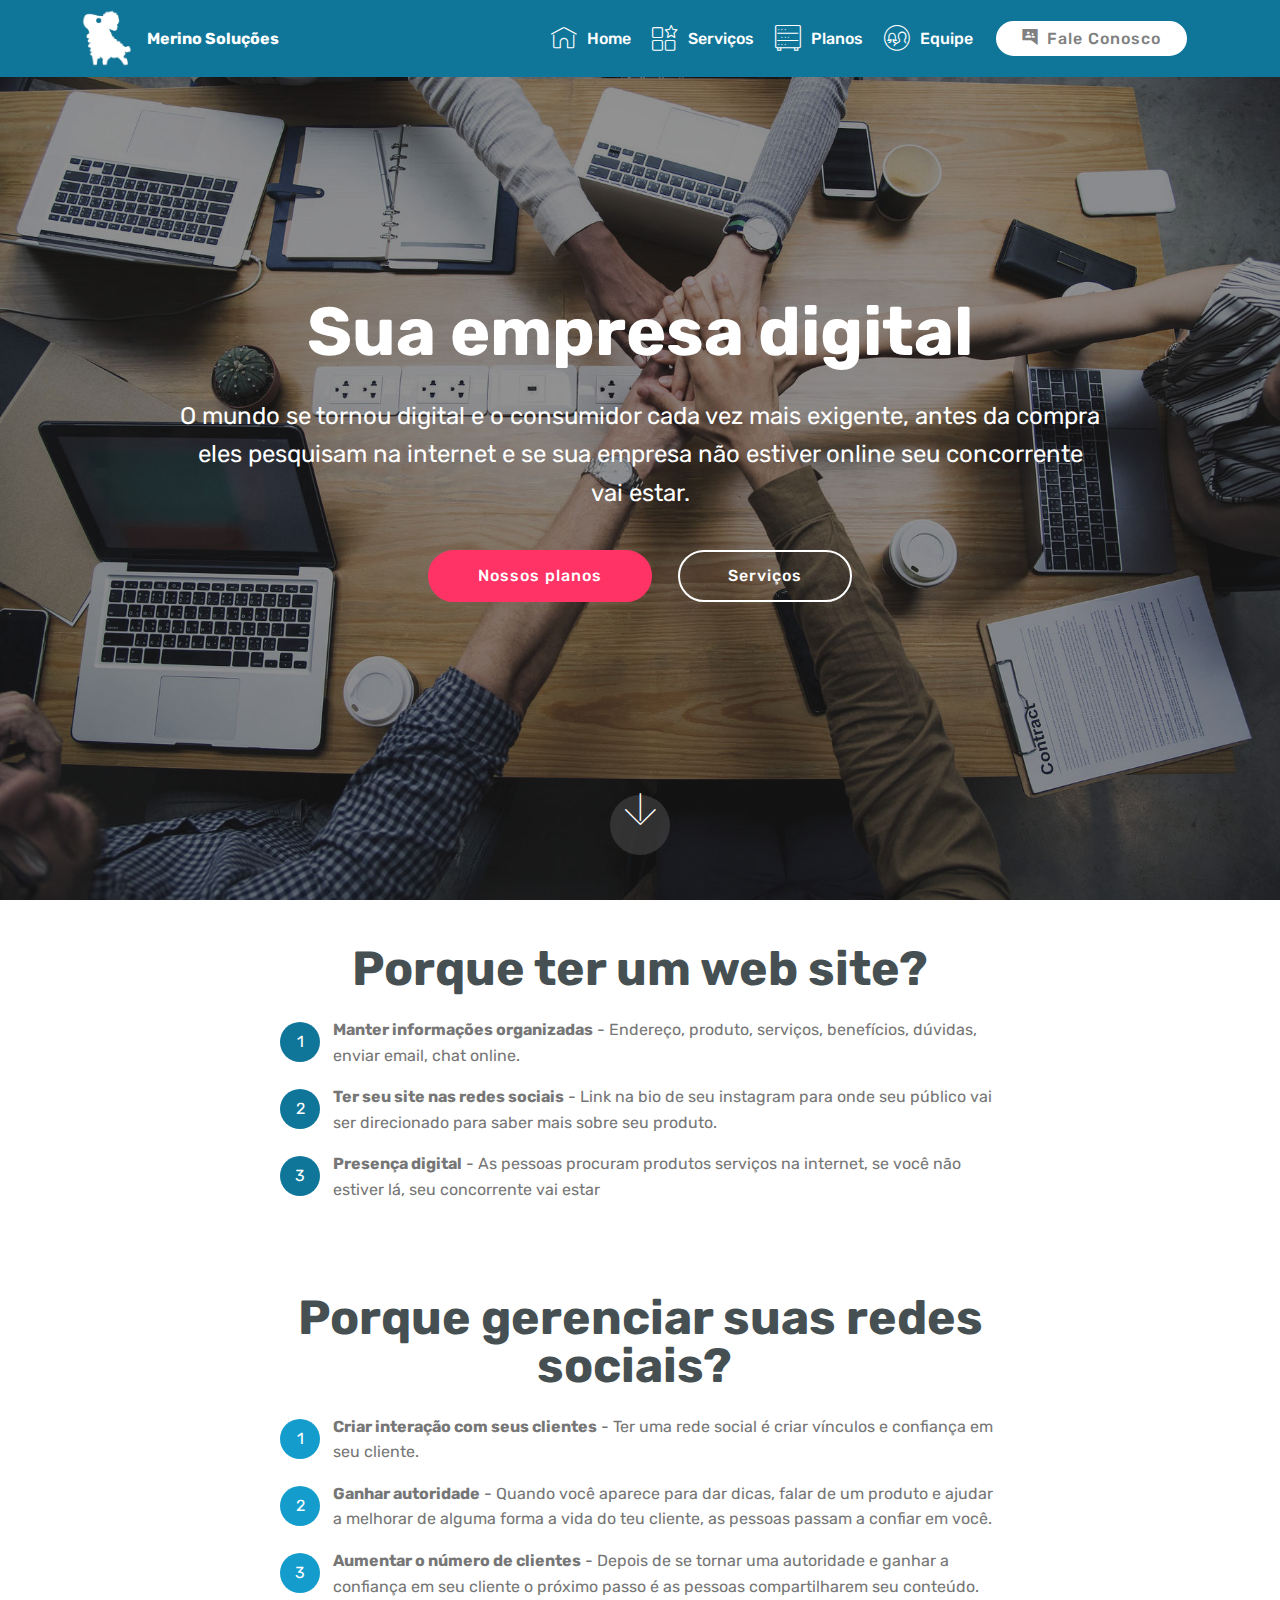
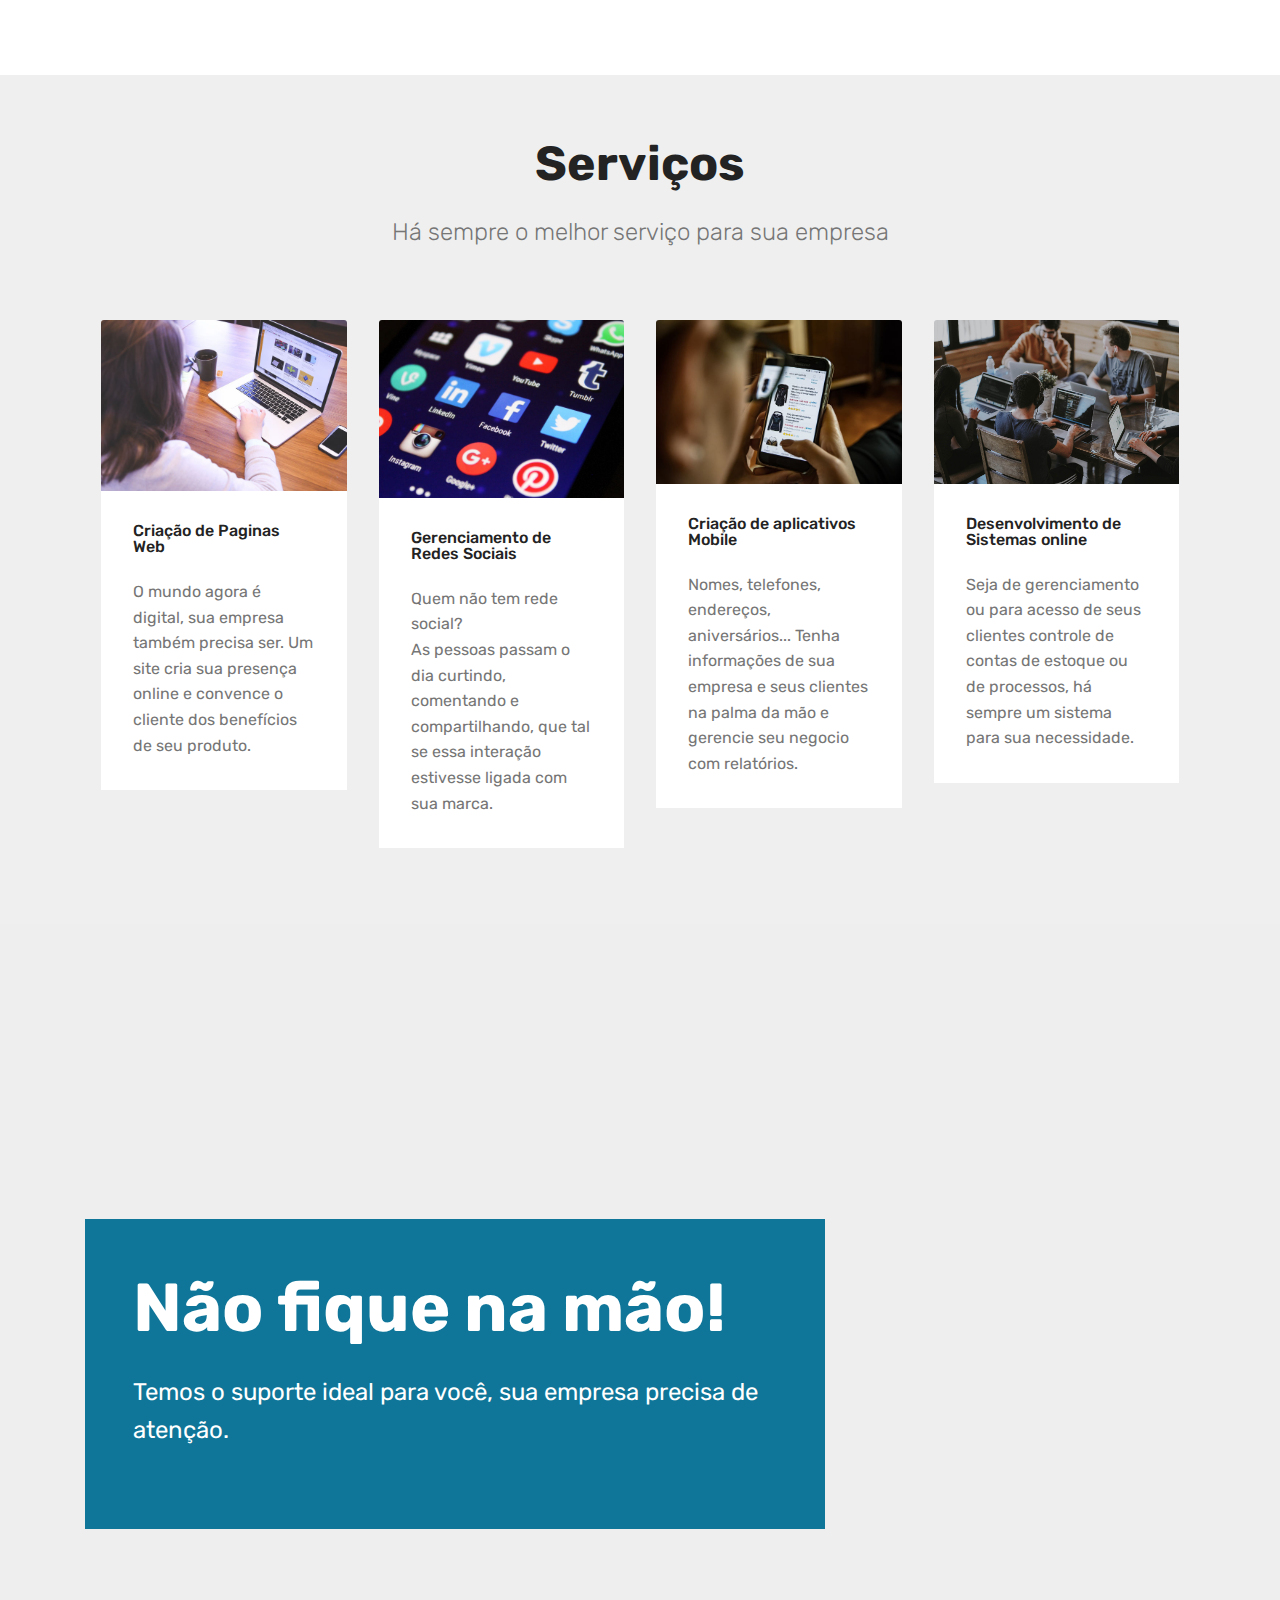
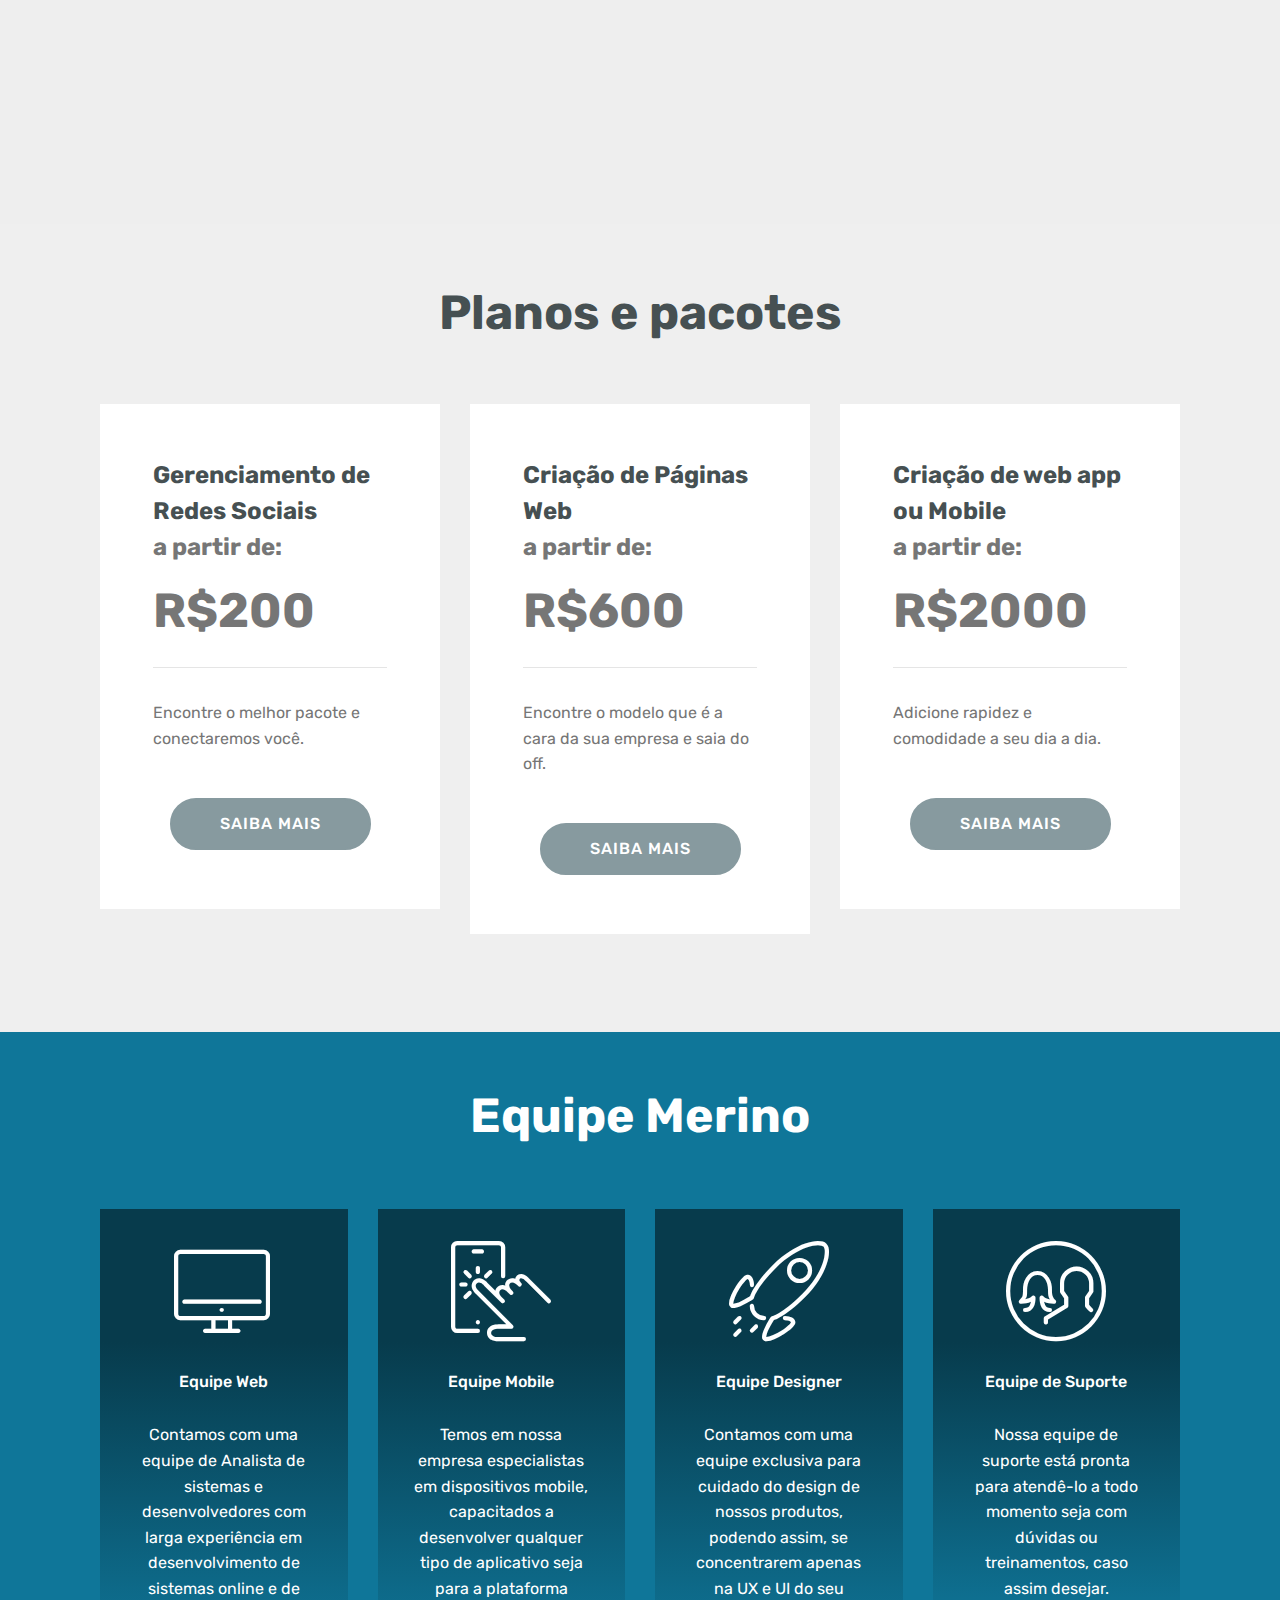
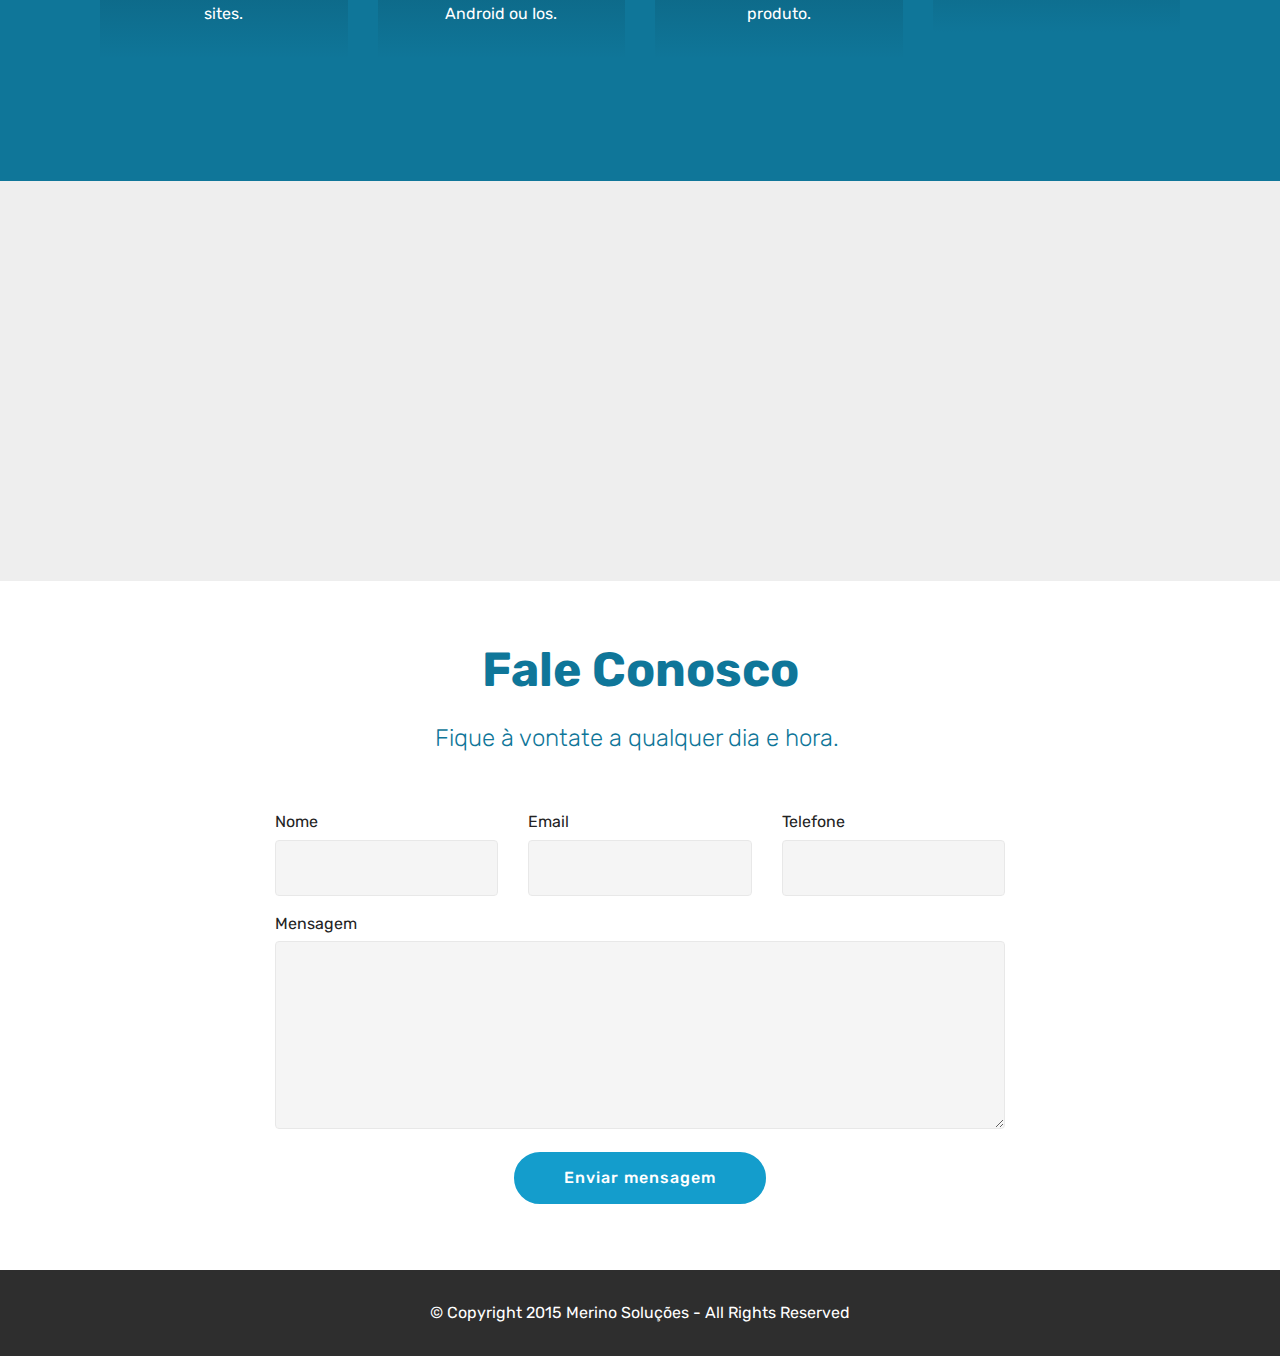
==== index.html @ 273d396c "INDEX" ====
<!DOCTYPE html>
<html  >
<head>
  <!-- Site made with Mobirise Website Builder v4.10.5, https://mobirise.com -->
  <meta charset="UTF-8">
  <meta http-equiv="X-UA-Compatible" content="IE=edge">
  <meta name="generator" content="Mobirise v4.10.5, mobirise.com">
  <meta name="viewport" content="width=device-width, initial-scale=1, minimum-scale=1">
  <link rel="shortcut icon" href="assets/images/merinosolucoes-fundo-branco-122x137.png" type="image/x-icon">
  <meta name="description" content="">
  
  <title>Home</title>
  <link rel="stylesheet" href="assets/web/assets/mobirise-icons/mobirise-icons.css">
  <link rel="stylesheet" href="assets/tether/tether.min.css">
  <link rel="stylesheet" href="assets/bootstrap/css/bootstrap.min.css">
  <link rel="stylesheet" href="assets/bootstrap/css/bootstrap-grid.min.css">
  <link rel="stylesheet" href="assets/bootstrap/css/bootstrap-reboot.min.css">
  <link rel="stylesheet" href="assets/dropdown/css/style.css">
  <link rel="stylesheet" href="assets/socicon/css/styles.css">
  <link rel="stylesheet" href="assets/theme/css/style.css">
  <link rel="stylesheet" href="assets/mobirise/css/mbr-additional.css" type="text/css">
  
  
  
</head>
<body>
  <section class="menu cid-rvuyvjy65m" once="menu" id="menu1-1">

    

    <nav class="navbar navbar-expand beta-menu navbar-dropdown align-items-center navbar-fixed-top navbar-toggleable-sm">
        <button class="navbar-toggler navbar-toggler-right" type="button" data-toggle="collapse" data-target="#navbarSupportedContent" aria-controls="navbarSupportedContent" aria-expanded="false" aria-label="Toggle navigation">
            <div class="hamburger">
                <span></span>
                <span></span>
                <span></span>
                <span></span>
            </div>
        </button>
        <div class="menu-logo">
            <div class="navbar-brand">
                <span class="navbar-logo">
                    <a href="index.html#header2-2">
                         <img src="assets/images/merinosolucoes-fundo-branco-122x137.png" alt="Mobirise" title="" style="height: 3.8rem;">
                    </a>
                </span>
                <span class="navbar-caption-wrap"><a class="navbar-caption text-white display-4" href="index.html#header2-2">
                        Merino Soluções</a></span>
            </div>
        </div>
        <div class="collapse navbar-collapse" id="navbarSupportedContent">
            <ul class="navbar-nav nav-dropdown" data-app-modern-menu="true"><li class="nav-item">
                    <a class="nav-link link text-white display-4" href="index.html#header2-2">
                        <span class="mbri-home mbr-iconfont mbr-iconfont-btn"></span>
                        Home</a>
                </li><li class="nav-item"><a class="nav-link link text-white display-4" href="index.html#features18-6"><span class="mbri-features mbr-iconfont mbr-iconfont-btn"></span>
                        
                        Serviços</a></li><li class="nav-item"><a class="nav-link link text-white display-4" href="index.html#social-buttons1-k"><span class="mbri-database mbr-iconfont mbr-iconfont-btn"></span>
                        
                        Planos</a></li><li class="nav-item"><a class="nav-link link text-white display-4" href="index.html#content4-g"><span class="mbri-users mbr-iconfont mbr-iconfont-btn"></span>
                        
                        Equipe</a></li></ul>
            <div class="navbar-buttons mbr-section-btn"><a class="btn btn-sm btn-white display-4" href="index.html#form1-a"><span class="socicon socicon-googlegroups mbr-iconfont mbr-iconfont-btn" style="font-size: 16px;"></span>
                    
                    Fale Conosco</a></div>
        </div>
    </nav>
</section>

<section class="engine"><a href="https://mobirise.info/v">html templates</a></section><section class="cid-rvuyANrIFU mbr-fullscreen" id="header2-2">

    

    <div class="mbr-overlay" style="opacity: 0.5; background-color: rgb(35, 35, 35);"></div>

    <div class="container align-center">
        <div class="row justify-content-md-center">
            <div class="mbr-white col-md-10">
                <h1 class="mbr-section-title mbr-bold pb-3 mbr-fonts-style display-1">
                    Sua empresa digital</h1>
                
                <p class="mbr-text pb-3 mbr-fonts-style display-5">
                    O mundo se tornou digital e o consumidor cada vez mais exigente, antes da compra eles pesquisam na internet e se sua empresa não estiver online seu concorrente vai estar.</p>
                <div class="mbr-section-btn"><a class="btn btn-md btn-secondary display-4" href="index.html#social-buttons1-k">Nossos planos</a>
                    <a class="btn btn-md btn-white-outline display-4" href="index.html#features18-6">Serviços</a></div>
            </div>
        </div>
    </div>
    <div class="mbr-arrow hidden-sm-down" aria-hidden="true">
        <a href="#next">
            <i class="mbri-down mbr-iconfont"></i>
        </a>
    </div>
</section>

<section class="mbr-section content4 cid-rvuyEVntYh" id="content4-3">

    

    <div class="container">
        <div class="media-container-row">
            <div class="title col-12 col-md-8">
                <h2 class="align-center pb-3 mbr-fonts-style display-2"><strong>Porque ter um web site?</strong></h2>
                
                
            </div>
        </div>
    </div>
</section>

<section class="mbr-section article content11 cid-rvyLf5C66e" id="content11-h">
     

    <div class="container">
        <div class="media-container-row">
            <div class="mbr-text counter-container col-12 col-md-8 mbr-fonts-style display-7">
                <ol>
                    <li><strong>Manter informações organizadas</strong>&nbsp;- Endereço, produto, serviços, benefícios, dúvidas, enviar email, chat online.</li>
                    <li><strong>Ter seu site nas redes sociais</strong>&nbsp;- Link na bio de seu instagram para onde seu público vai ser direcionado para saber mais sobre seu produto.</li>
                    <li><strong>Presença digital</strong>&nbsp;- As pessoas procuram produtos serviços na internet, se você não estiver lá, seu concorrente vai estar</li>
                </ol>
            </div>
        </div>
    </div>
</section>

<section class="mbr-section content4 cid-rvyMIWKdAo" id="content4-j">

    

    <div class="container">
        <div class="media-container-row">
            <div class="title col-12 col-md-8">
                <h2 class="align-center pb-3 mbr-fonts-style display-2"><strong>Porque gerenciar suas redes sociais?</strong>&nbsp;</h2>
                
                
            </div>
        </div>
    </div>
</section>

<section class="mbr-section article content11 cid-rvyMDcSd6C" id="content11-i">
     

    <div class="container">
        <div class="media-container-row">
            <div class="mbr-text counter-container col-12 col-md-8 mbr-fonts-style display-7">
                <ol>
                    <li><strong>Criar interação com seus clientes</strong>&nbsp;- Ter uma rede social é criar vínculos e confiança em seu cliente.</li>
                    <li><strong>Ganhar autoridade</strong>&nbsp;- Quando você aparece para dar dicas, falar de um produto e ajudar a melhorar de alguma forma a vida do teu cliente, as pessoas passam a confiar em você.</li>
                    <li><strong>Aumentar o número de clientes</strong>&nbsp;- Depois de se tornar uma autoridade e ganhar a confiança em seu cliente o próximo passo é as pessoas compartilharem seu conteúdo.</li>
                </ol>
            </div>
        </div>
    </div>
</section>

<section class="features18 popup-btn-cards cid-rvuyOPNIcS" id="features18-6">

    

    
    <div class="container">
        <h2 class="mbr-section-title pb-3 align-center mbr-fonts-style display-2"><strong>Serviços</strong></h2>
        <h3 class="mbr-section-subtitle display-5 align-center mbr-fonts-style mbr-light">
            Há sempre o melhor serviço para sua empresa</h3>
        <div class="media-container-row pt-5 ">
            <div class="card p-3 col-12 col-md-6 col-lg-3">
                <div class="card-wrapper ">
                    <div class="card-img">
                        <div class="mbr-overlay"></div>
                        
                        <img src="assets/images/mbr-676x471.jpg" alt="Mobirise" title="">
                    </div>
                    <div class="card-box">
                        <h4 class="card-title mbr-fonts-style display-7">
                            Criação de Paginas Web</h4>
                        <p class="mbr-text mbr-fonts-style align-left display-7">O mundo agora é digital, sua empresa também precisa ser. Um site cria sua presença online e convence o cliente dos benefícios de seu produto.</p>
                    </div>
                </div>
            </div>
            <div class="card p-3 col-12 col-md-6 col-lg-3">
                <div class="card-wrapper">
                    <div class="card-img">
                        <div class="mbr-overlay"></div>
                        
                        <img src="assets/images/mbr-676x490.jpg" alt="Mobirise" title="">
                    </div>
                    <div class="card-box">
                        <h4 class="card-title mbr-fonts-style display-7">Gerenciamento de Redes Sociais</h4>
                        <p class="mbr-text mbr-fonts-style display-7">
                           Quem não tem rede social?<br>As pessoas passam o dia curtindo, comentando e compartilhando, que tal se essa interação estivesse ligada com sua marca.</p>
                    </div>
                </div>
            </div>

            <div class="card p-3 col-12 col-md-6 col-lg-3">
                <div class="card-wrapper">
                    <div class="card-img">
                        <div class="mbr-overlay"></div>
                        
                        <img src="assets/images/mbr-676x451.jpg" alt="Mobirise" title="">
                    </div>
                    <div class="card-box">
                        <h4 class="card-title mbr-fonts-style display-7">Criação de aplicativos Mobile</h4>
                        <p class="mbr-text mbr-fonts-style display-7">
                            Nomes, telefones, endereços, aniversários... Tenha informações de sua empresa e seus clientes na palma da mão e gerencie seu negocio com relatórios.</p>
                    </div>
                </div>
            </div>

            <div class="card p-3 col-12 col-md-6 col-lg-3">
                <div class="card-wrapper">
                    <div class="card-img">
                        <div class="mbr-overlay"></div>
                        
                        <img src="assets/images/background4.jpg" alt="Mobirise">
                    </div>
                    <div class="card-box">
                        <h4 class="card-title mbr-fonts-style display-7">
                            Desenvolvimento de Sistemas online</h4>
                        <p class="mbr-text mbr-fonts-style display-7">Seja de gerenciamento ou para acesso de seus clientes controle de contas de estoque ou de processos, há sempre um sistema para sua necessidade.</p>
                    </div>
                </div>
            </div>
        </div>
    </div>
</section>

<section class="header10 cid-rvuz9rRk5I mbr-fullscreen mbr-parallax-background" id="header10-7">

    

    

    <div class="container">
        <div class="media-container-column mbr-white p-5 align-left col-lg-8 col-md-10">
            <h1 class="mbr-section-title mbr-bold pb-3 mbr-fonts-style display-1">
                Não fique na mão!</h1>
            
            <p class="mbr-text pb-3 mbr-fonts-style display-5">
               Temos o suporte ideal para você, sua empresa precisa de atenção.</p>
            
        </div>
    </div>

    
</section>

<section class="cid-rvyOTbzfXS" id="social-buttons1-k">
    
    

    

    <div class="container">
        <div class="media-container-row">
            <div class="col-md-8 align-center">
                <h2 class="pb-3 mbr-section-title mbr-fonts-style display-2"><strong>Planos e pacotes</strong></h2>
                <div>
                    <div class="mbr-social-likes" data-counters="false">
                        
                        
                        
                        
                        
                    </div>
                </div>
            </div>
        </div>
    </div>
</section>

<section class="pricing-table3 cid-rvuzwEHjVm" id="pricing-tables3-8">

    

    
    <div class="container">
        <div class="media-container-row">
            <div class=" col-12 col-lg-4 col-md-6 my-2">
                <div class="pricing">
                    <div class="plan-header">
                        <div class="plan-price">
                            <span class="price-value mbr-fonts-style display-5">Gerenciamento de Redes Sociais</span>
                            <span class="price-figure mbr-fonts-style display-5"><br>a partir de:<br></span>
                            <h3 class="plan-title mbr-fonts-style display-2"><strong>R$200</strong></h3>
                            <hr>
                        </div>
                    </div>
                    <div class="plan-body">
                        <p class="mbr-text mbr-fonts-style display-7">
                            Encontre o melhor pacote e conectaremos você.</p>
                        <div class="mbr-section-btn pt-4 text-center"><a href="http://merinosolucoes.online/redes/" class="btn btn-warning display-4">SAIBA MAIS</a></div>
                    </div>
                </div>
            </div>

            <div class="col-12 col-lg-4 col-md-6 my-2">
                <div class="pricing">
                    <div class="plan-header">
                        <div class="plan-price">
                            <span class="price-value mbr-fonts-style display-5">Criação de Páginas Web &nbsp; &nbsp; &nbsp; &nbsp; &nbsp; &nbsp; &nbsp; &nbsp; &nbsp; &nbsp; &nbsp; &nbsp; &nbsp; &nbsp;</span>
                            <span class="price-figure mbr-fonts-style display-5"><br>a partir de:<br></span>
                            <h3 class="plan-title mbr-fonts-style display-2"><strong>
                                R$600</strong></h3>
                            <hr>
                        </div>
                    </div>
                    <div class="plan-body">
                        <p class="mbr-text mbr-fonts-style display-7">
                            Encontre o modelo que é a cara da sua empresa e saia do off.</p>
                        <div class="mbr-section-btn pt-4 text-center"><a href="http://merinosolucoes.online/paginas/" class="btn btn-warning display-4">SAIBA MAIS</a></div>
                    </div>
                </div>
            </div>

            <div class="col-12 col-lg-4 col-md-6 my-2">
                <div class="pricing">
                    <div class="plan-header">
                        <div class="plan-price">
                            <span class="price-value mbr-fonts-style display-5">
                                Criação de web app ou Mobile                            </span>
                            <span class="price-figure mbr-fonts-style display-5">
                                <br>a partir de:</span>
                            <h3 class="plan-title mbr-fonts-style display-2"><strong>
                                R$2000</strong></h3>
                            <hr>
                        </div>
                    </div>
                    <div class="plan-body ">
                        <p class="mbr-text mbr-fonts-style display-7">Adicione rapidez e comodidade a seu dia a dia.&nbsp;</p>
                        <div class="mbr-section-btn pt-4 text-center"><a href="http://merinosolucoes.online/mobiles/" class="btn btn-warning display-4">SAIBA MAIS</a></div>
                    </div>
                </div>
            </div>

        </div>
    </div>
</section>

<section class="mbr-section content4 cid-rvv2nAVzJj" id="content4-g">

    

    <div class="container">
        <div class="media-container-row">
            <div class="title col-12 col-md-8">
                <h2 class="align-center pb-3 mbr-fonts-style display-2"><strong>Equipe Merino</strong></h2>
                
                
            </div>
        </div>
    </div>
</section>

<section class="features8 cid-rvuQ1g5gZy" id="features8-d">

    

    

    <div class="container">
        <div class="media-container-row">

            <div class="card  col-12 col-md-6 col-lg-3">
                <div class="card-img">
                    <span class="mbri-desktop mbr-iconfont"></span>
                </div>
                <div class="card-box align-center">
                    <h4 class="card-title mbr-fonts-style display-7">
                        Equipe Web</h4>
                    <p class="mbr-text mbr-fonts-style display-7">
                       Contamos com uma equipe de Analista de sistemas  e desenvolvedores com larga experiência em desenvolvimento de sistemas online e de sites.
                    </p>
                    
                </div>
            </div>

            <div class="card  col-12 col-md-6 col-lg-3">
                <div class="card-img">
                    <span class="mbri-touch mbr-iconfont"></span>
                </div>
                <div class="card-box align-center">
                    <h4 class="card-title mbr-fonts-style display-7">
                        Equipe Mobile</h4>
                    <p class="mbr-text mbr-fonts-style display-7">Temos em nossa empresa especialistas em dispositivos mobile, capacitados a desenvolver qualquer tipo de aplicativo seja para a plataforma Android ou Ios.<br></p>
                    
                </div>
            </div>

            <div class="card  col-12 col-md-6 col-lg-3">
                <div class="card-img">
                    <span class="mbr-iconfont mbri-rocket"></span>
                </div>
                <div class="card-box align-center">
                    <h4 class="card-title mbr-fonts-style display-7">
                        Equipe Designer</h4>
                    <p class="mbr-text mbr-fonts-style display-7">Contamos com uma equipe exclusiva para cuidado do design de nossos produtos, podendo assim, se concentrarem apenas na UX e UI do seu produto.<br></p>
                    
                </div>
            </div>

            <div class="card  col-12 col-md-6 col-lg-3">
                <div class="card-img">
                    <span class="mbr-iconfont mbri-users"></span>
                </div>
                <div class="card-box align-center">
                    <h4 class="card-title mbr-fonts-style display-7">
                        Equipe de Suporte</h4>
                    <p class="mbr-text mbr-fonts-style display-7">Nossa equipe de suporte está pronta para atendê-lo a todo momento seja com dúvidas ou treinamentos, caso assim desejar.<br></p>
                    
                </div>
            </div>
        </div>
    </div>
</section>

<section class="map1 cid-rvKV9LTupT" id="map1-l">

     

    <div class="google-map"><iframe frameborder="0" style="border:0" src="https://www.google.com/maps/embed?pb=!1m18!1m12!1m3!1d3959.0119005946235!2d-34.85645448620943!3d-7.124616994855213!2m3!1f0!2f0!3f0!3m2!1i1024!2i768!4f13.1!3m3!1m2!1s0x7acc2acd64e0bf9%3A0x34fbb0dcdb0e625f!2sAv.+Nabuco+de+Assis+-+Expedicion%C3%A1rios%2C+Jo%C3%A3o+Pessoa+-+PB%2C+58033-455!5e0!3m2!1spt-BR!2sbr!4v1562699921944!5m2!1spt-BR!2sbr" allowfullscreen=""></iframe></div>
</section>

<section class="mbr-section form1 cid-rvuzLexaHV" id="form1-a">

    

    
    <div class="container">
        <div class="row justify-content-center">
            <div class="title col-12 col-lg-8">
                <h2 class="mbr-section-title align-center pb-3 mbr-fonts-style display-2"><strong>
                    Fale Conosco</strong></h2>
                <h3 class="mbr-section-subtitle align-center mbr-light pb-3 mbr-fonts-style display-5">Fique à vontate a qualquer dia e hora.&nbsp;</h3>
            </div>
        </div>
    </div>
    <div class="container">
        <div class="row justify-content-center">
            <div class="media-container-column col-lg-8" data-form-type="formoid">
                <!---Formbuilder Form--->
                <form action="https://mobirise.com/" method="POST" class="mbr-form form-with-styler" data-form-title="Mobirise Form"><input type="hidden" name="email" data-form-email="true" value="5jYts26yCEATraHtdaauXElxPIi3b5eIiTc9jeCcJ6SzbmauxOFZgO+lMr8C8X+SiXES9oQITBzIkllOH6gUrbKs/4zeV0rH7yjfebcG7KHg099ZyVgiP6ai7m0GuUm9">
                    <div class="row">
                        <div hidden="hidden" data-form-alert="" class="alert alert-success col-12">Thanks for filling out the form!</div>
                        <div hidden="hidden" data-form-alert-danger="" class="alert alert-danger col-12">
                        </div>
                    </div>
                    <div class="dragArea row">
                        <div class="col-md-4  form-group" data-for="name">
                            <label for="name-form1-a" class="form-control-label mbr-fonts-style display-7">Nome</label>
                            <input type="text" name="name" data-form-field="Name" required="required" class="form-control display-7" id="name-form1-a">
                        </div>
                        <div class="col-md-4  form-group" data-for="email">
                            <label for="email-form1-a" class="form-control-label mbr-fonts-style display-7">Email</label>
                            <input type="email" name="email" data-form-field="Email" required="required" class="form-control display-7" id="email-form1-a">
                        </div>
                        <div data-for="phone" class="col-md-4  form-group">
                            <label for="phone-form1-a" class="form-control-label mbr-fonts-style display-7">Telefone</label>
                            <input type="tel" name="phone" data-form-field="Phone" class="form-control display-7" id="phone-form1-a">
                        </div>
                        <div data-for="message" class="col-md-12 form-group">
                            <label for="message-form1-a" class="form-control-label mbr-fonts-style display-7">Mensagem</label>
                            <textarea name="message" data-form-field="Message" class="form-control display-7" id="message-form1-a"></textarea>
                        </div>
                        <div class="col-md-12 input-group-btn align-center"><button type="submit" class="btn btn-primary btn-form display-4">Enviar mensagem</button></div>
                    </div>
                </form><!---Formbuilder Form--->
            </div>
        </div>
    </div>
</section>

<section once="footers" class="cid-rvuAtLNMwS" id="footer7-c">

    

    

    <div class="container">
        <div class="media-container-row align-center mbr-white">
            
            
            <div class="row row-copirayt">
                <p class="mbr-text mb-0 mbr-fonts-style mbr-white align-center display-7">
                    © Copyright 2015 Merino Soluções - All Rights Reserved
                </p>
            </div>
        </div>
    </div>
</section>


  <script src="assets/web/assets/jquery/jquery.min.js"></script>
  <script src="assets/popper/popper.min.js"></script>
  <script src="assets/tether/tether.min.js"></script>
  <script src="assets/bootstrap/js/bootstrap.min.js"></script>
  <script src="assets/smoothscroll/smooth-scroll.js"></script>
  <script src="assets/dropdown/js/nav-dropdown.js"></script>
  <script src="assets/dropdown/js/navbar-dropdown.js"></script>
  <script src="assets/touchswipe/jquery.touch-swipe.min.js"></script>
  <script src="assets/mbr-popup-btns/mbr-popup-btns.js"></script>
  <script src="assets/parallax/jarallax.min.js"></script>
  <script src="assets/sociallikes/social-likes.js"></script>
  <script src="assets/theme/js/script.js"></script>
  <script src="assets/formoid/formoid.min.js"></script>
  
  
</body>
</html>
---- assets/web/assets/mobirise-icons/mobirise-icons.css ----
@font-face {
  font-family: 'MobiriseIcons';
  src:  url('mobirise-icons.eot?spat4u');
  src:  url('mobirise-icons.eot?spat4u#iefix') format('embedded-opentype'),
    url('mobirise-icons.ttf?spat4u') format('truetype'),
    url('mobirise-icons.woff?spat4u') format('woff'),
    url('mobirise-icons.svg?spat4u#MobiriseIcons') format('svg');
  font-weight: normal;
  font-style: normal;
}

[class^="mbri-"], [class*=" mbri-"] {
  /* use !important to prevent issues with browser extensions that change fonts */
  font-family: MobiriseIcons !important;
  speak: none;
  font-style: normal;
  font-weight: normal;
  font-variant: normal;
  text-transform: none;
  line-height: 1;

  /* Better Font Rendering =========== */
  -webkit-font-smoothing: antialiased;
  -moz-osx-font-smoothing: grayscale;
}

.mbri-add-submenu:before {
  content: "\e900";
}
.mbri-alert:before {
  content: "\e901";
}
.mbri-align-center:before {
  content: "\e902";
}
.mbri-align-justify:before {
  content: "\e903";
}
.mbri-align-left:before {
  content: "\e904";
}
.mbri-align-right:before {
  content: "\e905";
}
.mbri-android:before {
  content: "\e906";
}
.mbri-apple:before {
  content: "\e907";
}
.mbri-arrow-down:before {
  content: "\e908";
}
.mbri-arrow-next:before {
  content: "\e909";
}
.mbri-arrow-prev:before {
  content: "\e90a";
}
.mbri-arrow-up:before {
  content: "\e90b";
}
.mbri-bold:before {
  content: "\e90c";
}
.mbri-bookmark:before {
  content: "\e90d";
}
.mbri-bootstrap:before {
  content: "\e90e";
}
.mbri-briefcase:before {
  content: "\e90f";
}
.mbri-browse:before {
  content: "\e910";
}
.mbri-bulleted-list:before {
  content: "\e911";
}
.mbri-calendar:before {
  content: "\e912";
}
.mbri-camera:before {
  content: "\e913";
}
.mbri-cart-add:before {
  content: "\e914";
}
.mbri-cart-full:before {
  content: "\e915";
}
.mbri-cash:before {
  content: "\e916";
}
.mbri-change-style:before {
  content: "\e917";
}
.mbri-chat:before {
  content: "\e918";
}
.mbri-clock:before {
  content: "\e919";
}
.mbri-close:before {
  content: "\e91a";
}
.mbri-cloud:before {
  content: "\e91b";
}
.mbri-code:before {
  content: "\e91c";
}
.mbri-contact-form:before {
  content: "\e91d";
}
.mbri-credit-card:before {
  content: "\e91e";
}
.mbri-cursor-click:before {
  content: "\e91f";
}
.mbri-cust-feedback:before {
  content: "\e920";
}
.mbri-database:before {
  content: "\e921";
}
.mbri-delivery:before {
  content: "\e922";
}
.mbri-desktop:before {
  content: "\e923";
}
.mbri-devices:before {
  content: "\e924";
}
.mbri-down:before {
  content: "\e925";
}
.mbri-download:before {
  content: "\e989";
}
.mbri-drag-n-drop:before {
  content: "\e927";
}
.mbri-drag-n-drop2:before {
  content: "\e928";
}
.mbri-edit:before {
  content: "\e929";
}
.mbri-edit2:before {
  content: "\e92a";
}
.mbri-error:before {
  content: "\e92b";
}
.mbri-extension:before {
  content: "\e92c";
}
.mbri-features:before {
  content: "\e92d";
}
.mbri-file:before {
  content: "\e92e";
}
.mbri-flag:before {
  content: "\e92f";
}
.mbri-folder:before {
  content: "\e930";
}
.mbri-gift:before {
  content: "\e931";
}
.mbri-github:before {
  content: "\e932";
}
.mbri-globe:before {
  content: "\e933";
}
.mbri-globe-2:before {
  content: "\e934";
}
.mbri-growing-chart:before {
  content: "\e935";
}
.mbri-hearth:before {
  content: "\e936";
}
.mbri-help:before {
  content: "\e937";
}
.mbri-home:before {
  content: "\e938";
}
.mbri-hot-cup:before {
  content: "\e939";
}
.mbri-idea:before {
  content: "\e93a";
}
.mbri-image-gallery:before {
  content: "\e93b";
}
.mbri-image-slider:before {
  content: "\e93c";
}
.mbri-info:before {
  content: "\e93d";
}
.mbri-italic:before {
  content: "\e93e";
}
.mbri-key:before {
  content: "\e93f";
}
.mbri-laptop:before {
  content: "\e940";
}
.mbri-layers:before {
  content: "\e941";
}
.mbri-left-right:before {
  content: "\e942";
}
.mbri-left:before {
  content: "\e943";
}
.mbri-letter:before {
  content: "\e944";
}
.mbri-like:before {
  content: "\e945";
}
.mbri-link:before {
  content: "\e946";
}
.mbri-lock:before {
  content: "\e947";
}
.mbri-login:before {
  content: "\e948";
}
.mbri-logout:before {
  content: "\e949";
}
.mbri-magic-stick:before {
  content: "\e94a";
}
.mbri-map-pin:before {
  content: "\e94b";
}
.mbri-menu:before {
  content: "\e94c";
}
.mbri-mobile:before {
  content: "\e94d";
}
.mbri-mobile2:before {
  content: "\e94e";
}
.mbri-mobirise:before {
  content: "\e94f";
}
.mbri-more-horizontal:before {
  content: "\e950";
}
.mbri-more-vertical:before {
  content: "\e951";
}
.mbri-music:before {
  content: "\e952";
}
.mbri-new-file:before {
  content: "\e953";
}
.mbri-numbered-list:before {
  content: "\e954";
}
.mbri-opened-folder:before {
  content: "\e955";
}
.mbri-pages:before {
  content: "\e956";
}
.mbri-paper-plane:before {
  content: "\e957";
}
.mbri-paperclip:before {
  content: "\e958";
}
.mbri-photo:before {
  content: "\e959";
}
.mbri-photos:before {
  content: "\e95a";
}
.mbri-pin:before {
  content: "\e95b";
}
.mbri-play:before {
  content: "\e95c";
}
.mbri-plus:before {
  content: "\e95d";
}
.mbri-preview:before {
  content: "\e95e";
}
.mbri-print:before {
  content: "\e95f";
}
.mbri-protect:before {
  content: "\e960";
}
.mbri-question:before {
  content: "\e961";
}
.mbri-quote-left:before {
  content: "\e962";
}
.mbri-quote-right:before {
  content: "\e963";
}
.mbri-refresh:before {
  content: "\e964";
}
.mbri-responsive:before {
  content: "\e965";
}
.mbri-right:before {
  content: "\e966";
}
.mbri-rocket:before {
  content: "\e967";
}
.mbri-sad-face:before {
  content: "\e968";
}
.mbri-sale:before {
  content: "\e969";
}
.mbri-save:before {
  content: "\e96a";
}
.mbri-search:before {
  content: "\e96b";
}
.mbri-setting:before {
  content: "\e96c";
}
.mbri-setting2:before {
  content: "\e96d";
}
.mbri-setting3:before {
  content: "\e96e";
}
.mbri-share:before {
  content: "\e96f";
}
.mbri-shopping-bag:before {
  content: "\e970";
}
.mbri-shopping-basket:before {
  content: "\e971";
}
.mbri-shopping-cart:before {
  content: "\e972";
}
.mbri-sites:before {
  content: "\e973";
}
.mbri-smile-face:before {
  content: "\e974";
}
.mbri-speed:before {
  content: "\e975";
}
.mbri-star:before {
  content: "\e976";
}
.mbri-success:before {
  content: "\e977";
}
.mbri-sun:before {
  content: "\e978";
}
.mbri-sun2:before {
  content: "\e979";
}
.mbri-tablet:before {
  content: "\e97a";
}
.mbri-tablet-vertical:before {
  content: "\e97b";
}
.mbri-target:before {
  content: "\e97c";
}
.mbri-timer:before {
  content: "\e97d";
}
.mbri-to-ftp:before {
  content: "\e97e";
}
.mbri-to-local-drive:before {
  content: "\e97f";
}
.mbri-touch-swipe:before {
  content: "\e980";
}
.mbri-touch:before {
  content: "\e981";
}
.mbri-trash:before {
  content: "\e982";
}
.mbri-underline:before {
  content: "\e983";
}
.mbri-unlink:before {
  content: "\e984";
}
.mbri-unlock:before {
  content: "\e985";
}
.mbri-up-down:before {
  content: "\e986";
}
.mbri-up:before {
  content: "\e987";
}
.mbri-update:before {
  content: "\e988";
}
.mbri-upload:before {
 content: "\e926"; 
}
.mbri-user:before {
  content: "\e98a";
}
.mbri-user2:before {
  content: "\e98b";
}
.mbri-users:before {
  content: "\e98c";
}
.mbri-video:before {
  content: "\e98d";
}
.mbri-video-play:before {
  content: "\e98e";
}
.mbri-watch:before {
  content: "\e98f";
}
.mbri-website-theme:before {
  content: "\e990";
}
.mbri-wifi:before {
  content: "\e991";
}
.mbri-windows:before {
  content: "\e992";
}
.mbri-zoom-out:before {
  content: "\e993";
}
.mbri-redo:before {
  content: "\e994";
}
.mbri-undo:before {
  content: "\e995";
}
---- assets/dropdown/css/style.css ----
.navbar-dropdown {
  left: 0;
  padding: 0;
  position: absolute;
  right: 0;
  top: 0;
  transition: all 0.45s ease;
  z-index: 1030;
  background: #282828; }
  .navbar-dropdown .navbar-logo {
    margin-right: 0.8rem;
    transition: margin 0.3s ease-in-out;
    vertical-align: middle; }
    .navbar-dropdown .navbar-logo img {
      height: 3.125rem;
      transition: all 0.3s ease-in-out; }
    .navbar-dropdown .navbar-logo.mbr-iconfont {
      font-size: 3.125rem;
      line-height: 3.125rem; }
  .navbar-dropdown .navbar-caption {
    font-weight: 700;
    white-space: normal;
    vertical-align: -4px;
    line-height: 3.125rem !important; }
    .navbar-dropdown .navbar-caption, .navbar-dropdown .navbar-caption:hover {
      color: inherit;
      text-decoration: none; }
  .navbar-dropdown .mbr-iconfont + .navbar-caption {
    vertical-align: -1px; }
  .navbar-dropdown.navbar-fixed-top {
    position: fixed; }
  .navbar-dropdown .navbar-brand span {
    vertical-align: -4px; }
  .navbar-dropdown.bg-color.transparent {
    background: none; }
  .navbar-dropdown.navbar-short .navbar-brand {
    padding: 0.625rem 0; }
    .navbar-dropdown.navbar-short .navbar-brand span {
      vertical-align: -1px; }
  .navbar-dropdown.navbar-short .navbar-caption {
    line-height: 2.375rem !important;
    vertical-align: -2px; }
  .navbar-dropdown.navbar-short .navbar-logo {
    margin-right: 0.5rem; }
    .navbar-dropdown.navbar-short .navbar-logo img {
      height: 2.375rem; }
    .navbar-dropdown.navbar-short .navbar-logo.mbr-iconfont {
      font-size: 2.375rem;
      line-height: 2.375rem; }
  .navbar-dropdown.navbar-short .mbr-table-cell {
    height: 3.625rem; }
  .navbar-dropdown .navbar-close {
    left: 0.6875rem;
    position: fixed;
    top: 0.75rem;
    z-index: 1000; }
  .navbar-dropdown .hamburger-icon {
    content: "";
    display: inline-block;
    vertical-align: middle;
    width: 16px;
    -webkit-box-shadow: 0 -6px 0 1px #282828,0 0 0 1px #282828,0 6px 0 1px #282828;
    -moz-box-shadow: 0 -6px 0 1px #282828,0 0 0 1px #282828,0 6px 0 1px #282828;
    box-shadow: 0 -6px 0 1px #282828,0 0 0 1px #282828,0 6px 0 1px #282828; }

.dropdown-menu .dropdown-toggle[data-toggle="dropdown-submenu"]::after {
  border-bottom: 0.35em solid transparent;
  border-left: 0.35em solid;
  border-right: 0;
  border-top: 0.35em solid transparent;
  margin-left: 0.3rem; }

.dropdown-menu .dropdown-item:focus {
  outline: 0; }

.nav-dropdown {
  font-size: 0.75rem;
  font-weight: 500;
  height: auto !important; }
  .nav-dropdown .nav-btn {
    padding-left: 1rem; }
  .nav-dropdown .link {
    margin: .667em 1.667em;
    font-weight: 500;
    padding: 0;
    transition: color .2s ease-in-out; }
    .nav-dropdown .link.dropdown-toggle {
      margin-right: 2.583em; }
      .nav-dropdown .link.dropdown-toggle::after {
        margin-left: .25rem;
        border-top: 0.35em solid;
        border-right: 0.35em solid transparent;
        border-left: 0.35em solid transparent;
        border-bottom: 0; }
      .nav-dropdown .link.dropdown-toggle[aria-expanded="true"] {
        margin: 0;
        padding: 0.667em 3.263em  0.667em 1.667em; }
  .nav-dropdown .link::after,
  .nav-dropdown .dropdown-item::after {
    color: inherit; }
  .nav-dropdown .btn {
    font-size: 0.75rem;
    font-weight: 700;
    letter-spacing: 0;
    margin-bottom: 0;
    padding-left: 1.25rem;
    padding-right: 1.25rem; }
  .nav-dropdown .dropdown-menu {
    border-radius: 0;
    border: 0;
    left: 0;
    margin: 0;
    padding-bottom: 1.25rem;
    padding-top: 1.25rem;
    position: relative; }
  .nav-dropdown .dropdown-submenu {
    margin-left: 0.125rem;
    top: 0; }
  .nav-dropdown .dropdown-item {
    font-weight: 500;
    line-height: 2;
    padding: 0.3846em 4.615em 0.3846em 1.5385em;
    position: relative;
    transition: color .2s ease-in-out, background-color .2s ease-in-out; }
    .nav-dropdown .dropdown-item::after {
      margin-top: -0.3077em;
      position: absolute;
      right: 1.1538em;
      top: 50%; }
    .nav-dropdown .dropdown-item:focus, .nav-dropdown .dropdown-item:hover {
      background: none; }

@media (max-width: 767px) {
  .nav-dropdown.navbar-toggleable-sm {
    bottom: 0;
    display: none;
    left: 0;
    overflow-x: hidden;
    position: fixed;
    top: 0;
    transform: translateX(-100%);
    -ms-transform: translateX(-100%);
    -webkit-transform: translateX(-100%);
    width: 18.75rem;
    z-index: 999; } }
.nav-dropdown.navbar-toggleable-xl {
  bottom: 0;
  display: none;
  left: 0;
  overflow-x: hidden;
  position: fixed;
  top: 0;
  transform: translateX(-100%);
  -ms-transform: translateX(-100%);
  -webkit-transform: translateX(-100%);
  width: 18.75rem;
  z-index: 999; }

.nav-dropdown-sm {
  display: block !important;
  overflow-x: hidden;
  overflow: auto;
  padding-top: 3.875rem; }
  .nav-dropdown-sm::after {
    content: "";
    display: block;
    height: 3rem;
    width: 100%; }
  .nav-dropdown-sm.collapse.in ~ .navbar-close {
    display: block !important; }
  .nav-dropdown-sm.collapsing, .nav-dropdown-sm.collapse.in {
    transform: translateX(0);
    -ms-transform: translateX(0);
    -webkit-transform: translateX(0);
    transition: all 0.25s ease-out;
    -webkit-transition: all 0.25s ease-out;
    background: #282828; }
  .nav-dropdown-sm.collapsing[aria-expanded="false"] {
    transform: translateX(-100%);
    -ms-transform: translateX(-100%);
    -webkit-transform: translateX(-100%); }
  .nav-dropdown-sm .nav-item {
    display: block;
    margin-left: 0 !important;
    padding-left: 0; }
  .nav-dropdown-sm .link,
  .nav-dropdown-sm .dropdown-item {
    border-top: 1px dotted rgba(255, 255, 255, 0.1);
    font-size: 0.8125rem;
    line-height: 1.6;
    margin: 0 !important;
    padding: 0.875rem 2.4rem 0.875rem 1.5625rem !important;
    position: relative;
    white-space: normal; }
    .nav-dropdown-sm .link:focus, .nav-dropdown-sm .link:hover,
    .nav-dropdown-sm .dropdown-item:focus,
    .nav-dropdown-sm .dropdown-item:hover {
      background: rgba(0, 0, 0, 0.2) !important;
      color: #c0a375; }
  .nav-dropdown-sm .nav-btn {
    position: relative;
    padding: 1.5625rem 1.5625rem 0 1.5625rem; }
    .nav-dropdown-sm .nav-btn::before {
      border-top: 1px dotted rgba(255, 255, 255, 0.1);
      content: "";
      left: 0;
      position: absolute;
      top: 0;
      width: 100%; }
    .nav-dropdown-sm .nav-btn + .nav-btn {
      padding-top: 0.625rem; }
      .nav-dropdown-sm .nav-btn + .nav-btn::before {
        display: none; }
  .nav-dropdown-sm .btn {
    padding: 0.625rem 0; }
  .nav-dropdown-sm .dropdown-toggle[data-toggle="dropdown-submenu"]::after {
    margin-left: .25rem;
    border-top: 0.35em solid;
    border-right: 0.35em solid transparent;
    border-left: 0.35em solid transparent;
    border-bottom: 0; }
  .nav-dropdown-sm .dropdown-toggle[data-toggle="dropdown-submenu"][aria-expanded="true"]::after {
    border-top: 0;
    border-right: 0.35em solid transparent;
    border-left: 0.35em solid transparent;
    border-bottom: 0.35em solid; }
  .nav-dropdown-sm .dropdown-menu {
    margin: 0;
    padding: 0;
    position: relative;
    top: 0;
    left: 0;
    width: 100%;
    border: 0;
    float: none;
    border-radius: 0;
    background: none; }
  .nav-dropdown-sm .dropdown-submenu {
    left: 100%;
    margin-left: 0.125rem;
    margin-top: -1.25rem;
    top: 0; }

.navbar-toggleable-sm .nav-dropdown .dropdown-menu {
  position: absolute; }

.navbar-toggleable-sm .nav-dropdown .dropdown-submenu {
  left: 100%;
  margin-left: 0.125rem;
  margin-top: -1.25rem;
  top: 0; }

.navbar-toggleable-sm.opened .nav-dropdown .dropdown-menu {
  position: relative; }

.navbar-toggleable-sm.opened .nav-dropdown .dropdown-submenu {
  left: 0;
  margin-left: 00rem;
  margin-top: 0rem;
  top: 0; }

.is-builder .nav-dropdown.collapsing {
  transition: none !important; }

/*# sourceMappingURL=style.css.map */
---- assets/socicon/css/styles.css ----
@charset "UTF-8";

@font-face {
  font-family: "socicon";
  src:url("../fonts/socicon.eot");
  src:url("../fonts/socicon.eot?#iefix") format("embedded-opentype"),
    url("../fonts/socicon.woff") format("woff"),
    url("../fonts/socicon.ttf") format("truetype"),
    url("../fonts/socicon.svg#socicon") format("svg");
  font-weight: normal;
  font-style: normal;

}

[data-icon]:before {
  font-family: "socicon" !important;
  content: attr(data-icon);
  font-style: normal !important;
  font-weight: normal !important;
  font-variant: normal !important;
  text-transform: none !important;
  speak: none;
  line-height: 1;
  -webkit-font-smoothing: antialiased;
  -moz-osx-font-smoothing: grayscale;
}

[class^="socicon-"]:before,
[class*=" socicon-"]:before {
  font-family: "socicon" !important;
  font-style: normal !important;
  font-weight: normal !important;
  font-variant: normal !important;
  text-transform: none !important;
  speak: none;
  line-height: 1;
  -webkit-font-smoothing: antialiased;
  -moz-osx-font-smoothing: grayscale;
}

.socicon-modelmayhem:before {
  content: "\e000";
}
.socicon-mixcloud:before {
  content: "\e001";
}
.socicon-drupal:before {
  content: "\e002";
}
.socicon-swarm:before {
  content: "\e003";
}
.socicon-istock:before {
  content: "\e004";
}
.socicon-yammer:before {
  content: "\e005";
}
.socicon-ello:before {
  content: "\e006";
}
.socicon-stackoverflow:before {
  content: "\e007";
}
.socicon-persona:before {
  content: "\e008";
}
.socicon-triplej:before {
  content: "\e009";
}
.socicon-houzz:before {
  content: "\e00a";
}
.socicon-rss:before {
  content: "\e00b";
}
.socicon-paypal:before {
  content: "\e00c";
}
.socicon-odnoklassniki:before {
  content: "\e00d";
}
.socicon-airbnb:before {
  content: "\e00e";
}
.socicon-periscope:before {
  content: "\e00f";
}
.socicon-outlook:before {
  content: "\e010";
}
.socicon-coderwall:before {
  content: "\e011";
}
.socicon-tripadvisor:before {
  content: "\e012";
}
.socicon-appnet:before {
  content: "\e013";
}
.socicon-goodreads:before {
  content: "\e014";
}
.socicon-tripit:before {
  content: "\e015";
}
.socicon-lanyrd:before {
  content: "\e016";
}
.socicon-slideshare:before {
  content: "\e017";
}
.socicon-buffer:before {
  content: "\e018";
}
.socicon-disqus:before {
  content: "\e019";
}
.socicon-vkontakte:before {
  content: "\e01a";
}
.socicon-whatsapp:before {
  content: "\e01b";
}
.socicon-patreon:before {
  content: "\e01c";
}
.socicon-storehouse:before {
  content: "\e01d";
}
.socicon-pocket:before {
  content: "\e01e";
}
.socicon-mail:before {
  content: "\e01f";
}
.socicon-blogger:before {
  content: "\e020";
}
.socicon-technorati:before {
  content: "\e021";
}
.socicon-reddit:before {
  content: "\e022";
}
.socicon-dribbble:before {
  content: "\e023";
}
.socicon-stumbleupon:before {
  content: "\e024";
}
.socicon-digg:before {
  content: "\e025";
}
.socicon-envato:before {
  content: "\e026";
}
.socicon-behance:before {
  content: "\e027";
}
.socicon-delicious:before {
  content: "\e028";
}
.socicon-deviantart:before {
  content: "\e029";
}
.socicon-forrst:before {
  content: "\e02a";
}
.socicon-play:before {
  content: "\e02b";
}
.socicon-zerply:before {
  content: "\e02c";
}
.socicon-wikipedia:before {
  content: "\e02d";
}
.socicon-apple:before {
  content: "\e02e";
}
.socicon-flattr:before {
  content: "\e02f";
}
.socicon-github:before {
  content: "\e030";
}
.socicon-renren:before {
  content: "\e031";
}
.socicon-friendfeed:before {
  content: "\e032";
}
.socicon-newsvine:before {
  content: "\e033";
}
.socicon-identica:before {
  content: "\e034";
}
.socicon-bebo:before {
  content: "\e035";
}
.socicon-zynga:before {
  content: "\e036";
}
.socicon-steam:before {
  content: "\e037";
}
.socicon-xbox:before {
  content: "\e038";
}
.socicon-windows:before {
  content: "\e039";
}
.socicon-qq:before {
  content: "\e03a";
}
.socicon-douban:before {
  content: "\e03b";
}
.socicon-meetup:before {
  content: "\e03c";
}
.socicon-playstation:before {
  content: "\e03d";
}
.socicon-android:before {
  content: "\e03e";
}
.socicon-snapchat:before {
  content: "\e03f";
}
.socicon-twitter:before {
  content: "\e040";
}
.socicon-facebook:before {
  content: "\e041";
}
.socicon-googleplus:before {
  content: "\e042";
}
.socicon-pinterest:before {
  content: "\e043";
}
.socicon-foursquare:before {
  content: "\e044";
}
.socicon-yahoo:before {
  content: "\e045";
}
.socicon-skype:before {
  content: "\e046";
}
.socicon-yelp:before {
  content: "\e047";
}
.socicon-feedburner:before {
  content: "\e048";
}
.socicon-linkedin:before {
  content: "\e049";
}
.socicon-viadeo:before {
  content: "\e04a";
}
.socicon-xing:before {
  content: "\e04b";
}
.socicon-myspace:before {
  content: "\e04c";
}
.socicon-soundcloud:before {
  content: "\e04d";
}
.socicon-spotify:before {
  content: "\e04e";
}
.socicon-grooveshark:before {
  content: "\e04f";
}
.socicon-lastfm:before {
  content: "\e050";
}
.socicon-youtube:before {
  content: "\e051";
}
.socicon-vimeo:before {
  content: "\e052";
}
.socicon-dailymotion:before {
  content: "\e053";
}
.socicon-vine:before {
  content: "\e054";
}
.socicon-flickr:before {
  content: "\e055";
}
.socicon-500px:before {
  content: "\e056";
}
.socicon-wordpress:before {
  content: "\e058";
}
.socicon-tumblr:before {
  content: "\e059";
}
.socicon-twitch:before {
  content: "\e05a";
}
.socicon-8tracks:before {
  content: "\e05b";
}
.socicon-amazon:before {
  content: "\e05c";
}
.socicon-icq:before {
  content: "\e05d";
}
.socicon-smugmug:before {
  content: "\e05e";
}
.socicon-ravelry:before {
  content: "\e05f";
}
.socicon-weibo:before {
  content: "\e060";
}
.socicon-baidu:before {
  content: "\e061";
}
.socicon-angellist:before {
  content: "\e062";
}
.socicon-ebay:before {
  content: "\e063";
}
.socicon-imdb:before {
  content: "\e064";
}
.socicon-stayfriends:before {
  content: "\e065";
}
.socicon-residentadvisor:before {
  content: "\e066";
}
.socicon-google:before {
  content: "\e067";
}
.socicon-yandex:before {
  content: "\e068";
}
.socicon-sharethis:before {
  content: "\e069";
}
.socicon-bandcamp:before {
  content: "\e06a";
}
.socicon-itunes:before {
  content: "\e06b";
}
.socicon-deezer:before {
  content: "\e06c";
}
.socicon-telegram:before {
  content: "\e06e";
}
.socicon-openid:before {
  content: "\e06f";
}
.socicon-amplement:before {
  content: "\e070";
}
.socicon-viber:before {
  content: "\e071";
}
.socicon-zomato:before {
  content: "\e072";
}
.socicon-draugiem:before {
  content: "\e074";
}
.socicon-endomodo:before {
  content: "\e075";
}
.socicon-filmweb:before {
  content: "\e076";
}
.socicon-stackexchange:before {
  content: "\e077";
}
.socicon-wykop:before {
  content: "\e078";
}
.socicon-teamspeak:before {
  content: "\e079";
}
.socicon-teamviewer:before {
  content: "\e07a";
}
.socicon-ventrilo:before {
  content: "\e07b";
}
.socicon-younow:before {
  content: "\e07c";
}
.socicon-raidcall:before {
  content: "\e07d";
}
.socicon-mumble:before {
  content: "\e07e";
}
.socicon-medium:before {
  content: "\e06d";
}
.socicon-bebee:before {
  content: "\e07f";
}
.socicon-hitbox:before {
  content: "\e080";
}
.socicon-reverbnation:before {
  content: "\e081";
}
.socicon-formulr:before {
  content: "\e082";
}
.socicon-instagram:before {
  content: "\e057";
}
.socicon-battlenet:before {
  content: "\e083";
}
.socicon-chrome:before {
  content: "\e084";
}
.socicon-discord:before {
  content: "\e086";
}
.socicon-issuu:before {
  content: "\e087";
}
.socicon-macos:before {
  content: "\e088";
}
.socicon-firefox:before {
  content: "\e089";
}
.socicon-opera:before {
  content: "\e08d";
}
.socicon-keybase:before {
  content: "\e090";
}
.socicon-alliance:before {
  content: "\e091";
}
.socicon-livejournal:before {
  content: "\e092";
}
.socicon-googlephotos:before {
  content: "\e093";
}
.socicon-horde:before {
  content: "\e094";
}
.socicon-etsy:before {
  content: "\e095";
}
.socicon-zapier:before {
  content: "\e096";
}
.socicon-google-scholar:before {
  content: "\e097";
}
.socicon-researchgate:before {
  content: "\e098";
}
.socicon-wechat:before {
  content: "\e099";
}
.socicon-strava:before {
  content: "\e09a";
}
.socicon-line:before {
  content: "\e09b";
}
.socicon-lyft:before {
  content: "\e09c";
}
.socicon-uber:before {
  content: "\e09d";
}
.socicon-songkick:before {
  content: "\e09e";
}
.socicon-viewbug:before {
  content: "\e09f";
}
.socicon-googlegroups:before {
  content: "\e0a0";
}
.socicon-quora:before {
  content: "\e073";
}
.socicon-diablo:before {
  content: "\e085";
}
.socicon-blizzard:before {
  content: "\e0a1";
}
.socicon-hearthstone:before {
  content: "\e08b";
}
.socicon-heroes:before {
  content: "\e08a";
}
.socicon-overwatch:before {
  content: "\e08c";
}
.socicon-warcraft:before {
  content: "\e08e";
}
.socicon-starcraft:before {
  content: "\e08f";
}
.socicon-beam:before {
  content: "\e0a2";
}
.socicon-curse:before {
  content: "\e0a3";
}
.socicon-player:before {
  content: "\e0a4";
}
.socicon-streamjar:before {
  content: "\e0a5";
}
.socicon-nintendo:before {
  content: "\e0a6";
}
.socicon-hellocoton:before {
  content: "\e0a7";
}
---- assets/theme/css/style.css ----
/*!
 * Mobirise v4 theme (https://mobirise.com/)
 * Copyright 2017 Mobirise
 */
section {
  background-color: #eeeeee; }

section,
.container,
.container-fluid {
  position: relative;
  word-wrap: break-word; }

a.mbr-iconfont:hover {
  text-decoration: none; }

.article .lead p, .article .lead ul, .article .lead ol, .article .lead pre, .article .lead blockquote {
  margin-bottom: 0; }

a {
  font-style: normal;
  font-weight: 400;
  cursor: pointer; }
  a, a:hover {
    text-decoration: none; }

figure {
  margin-bottom: 0; }

body {
  color: #232323; }

h1, h2, h3, h4, h5, h6,
.h1, .h2, .h3, .h4, .h5, .h6,
.display-1, .display-2, .display-3, .display-4 {
  line-height: 1;
  word-break: break-word;
  word-wrap: break-word; }

b, strong {
  font-weight: bold; }

blockquote {
  padding: 10px 0 10px 20px;
  position: relative;
  border-left: 2px solid;
  border-color: #ff3366; }

input:-webkit-autofill, input:-webkit-autofill:hover, input:-webkit-autofill:focus, input:-webkit-autofill:active {
  transition-delay: 9999s;
  transition-property: background-color, color; }

textarea[type="hidden"] {
  display: none; }

body {
  position: relative; }

section {
  background-position: 50% 50%;
  background-repeat: no-repeat;
  background-size: cover; }
  section .mbr-background-video,
  section .mbr-background-video-preview {
    position: absolute;
    bottom: 0;
    left: 0;
    right: 0;
    top: 0; }

.hidden {
  visibility: hidden; }

.mbr-z-index20 {
  z-index: 20; }

/*! Base colors */
.mbr-white {
  color: #ffffff; }

.mbr-black {
  color: #000000; }

.mbr-bg-white {
  background-color: #ffffff; }

.mbr-bg-black {
  background-color: #000000; }

/*! Text-aligns */
.align-left {
  text-align: left; }

.align-center {
  text-align: center; }

.align-right {
  text-align: right; }

@media (max-width: 767px) {
  .align-left, .align-center, .align-right, .mbr-section-btn, .mbr-section-title {
    text-align: center; } }
/*! Font-weight  */
.mbr-light {
  font-weight: 300; }

.mbr-regular {
  font-weight: 400; }

.mbr-semibold {
  font-weight: 500; }

.mbr-bold {
  font-weight: 700; }

/*! Media  */
.media-size-item {
  -webkit-flex: 1 1 auto;
  -moz-flex: 1 1 auto;
  -ms-flex: 1 1 auto;
  -o-flex: 1 1 auto;
  flex: 1 1 auto; }

.media-content {
  -webkit-flex-basis: 100%;
  flex-basis: 100%; }

.media-container-row {
  display: -ms-flexbox;
  display: -webkit-flex;
  display: flex;
  -webkit-flex-direction: row;
  -ms-flex-direction: row;
  flex-direction: row;
  -webkit-flex-wrap: wrap;
  -ms-flex-wrap: wrap;
  flex-wrap: wrap;
  -webkit-justify-content: center;
  -ms-flex-pack: center;
  justify-content: center;
  -webkit-align-content: center;
  -ms-flex-line-pack: center;
  align-content: center;
  -webkit-align-items: start;
  -ms-flex-align: start;
  align-items: start; }
  .media-container-row .media-size-item {
    width: 400px; }

.media-container-column {
  display: -ms-flexbox;
  display: -webkit-flex;
  display: flex;
  -webkit-flex-direction: column;
  -ms-flex-direction: column;
  flex-direction: column;
  -webkit-flex-wrap: wrap;
  -ms-flex-wrap: wrap;
  flex-wrap: wrap;
  -webkit-justify-content: center;
  -ms-flex-pack: center;
  justify-content: center;
  -webkit-align-content: center;
  -ms-flex-line-pack: center;
  align-content: center;
  -webkit-align-items: stretch;
  -ms-flex-align: stretch;
  align-items: stretch; }
  .media-container-column > * {
    width: 100%; }

@media (min-width: 992px) {
  .media-container-row {
    -webkit-flex-wrap: nowrap;
    -ms-flex-wrap: nowrap;
    flex-wrap: nowrap; } }
figure {
  overflow: hidden; }

figure[mbr-media-size] {
  transition: width 0.1s; }

.mbr-figure img, .mbr-figure iframe {
  display: block;
  width: 100%; }

.card {
  background-color: transparent;
  border: none; }

.card-box {
  width: 100%; }

.card-img {
  text-align: center;
  flex-shrink: 0;
  -webkit-flex-shrink: 0; }

.media {
  max-width: 100%;
  margin: 0 auto; }

.mbr-figure {
  -ms-flex-item-align: center;
  -ms-grid-row-align: center;
  -webkit-align-self: center;
  align-self: center; }

.media-container > div {
  max-width: 100%; }

.mbr-figure img, .card-img img {
  width: 100%; }

@media (max-width: 991px) {
  .media-size-item {
    width: auto !important; }

  .media {
    width: auto; }

  .mbr-figure {
    width: 100% !important; } }
/*! Buttons */
.mbr-section-btn {
  margin-left: -.25rem;
  margin-right: -.25rem;
  font-size: 0; }

nav .mbr-section-btn {
  margin-left: 0rem;
  margin-right: 0rem; }

/*! Btn icon margin */
.btn .mbr-iconfont, .btn.btn-sm .mbr-iconfont {
  cursor: pointer;
  margin-right: 0.5rem; }

.btn.btn-md .mbr-iconfont, .btn.btn-md .mbr-iconfont {
  margin-right: 0.8rem; }

.mbr-regular {
  font-weight: 400; }

.mbr-semibold {
  font-weight: 500; }

.mbr-bold {
  font-weight: 700; }

[type="submit"] {
  -webkit-appearance: none; }

/*! Full-screen */
.mbr-fullscreen .mbr-overlay {
  min-height: 100vh; }

.mbr-fullscreen {
  display: flex;
  display: -webkit-flex;
  display: -moz-flex;
  display: -ms-flex;
  display: -o-flex;
  align-items: center;
  -webkit-align-items: center;
  min-height: 100vh;
  padding-top: 3rem;
  padding-bottom: 3rem; }

/*! Map */
.map {
  height: 25rem;
  position: relative; }
  .map iframe {
    width: 100%;
    height: 100%; }

/* Form */
.form-asterisk {
  font-family: initial;
  position: absolute;
  top: -2px;
  font-weight: normal; }

/*! Scroll to top arrow */
.mbr-arrow-up {
  bottom: 25px;
  right: 90px;
  position: fixed;
  text-align: right;
  z-index: 5000;
  color: #ffffff;
  font-size: 32px;
  transform: rotate(180deg);
  -webkit-transform: rotate(180deg); }

.mbr-arrow-up a {
  background: rgba(0, 0, 0, 0.2);
  border-radius: 3px;
  color: #fff;
  display: inline-block;
  height: 60px;
  width: 60px;
  outline-style: none !important;
  position: relative;
  text-decoration: none;
  transition: all .3s ease-in-out;
  cursor: pointer;
  text-align: center; }
  .mbr-arrow-up a:hover {
    background-color: rgba(0, 0, 0, 0.4); }
  .mbr-arrow-up a i {
    line-height: 60px; }

.mbr-arrow-up-icon {
  display: block;
  color: #fff; }

.mbr-arrow-up-icon::before {
  content: "\203a";
  display: inline-block;
  font-family: serif;
  font-size: 32px;
  line-height: 1;
  font-style: normal;
  position: relative;
  top: 6px;
  left: -4px;
  -webkit-transform: rotate(-90deg);
  transform: rotate(-90deg); }

/*! Arrow Down */
.mbr-arrow {
  position: absolute;
  bottom: 45px;
  left: 50%;
  width: 60px;
  height: 60px;
  cursor: pointer;
  background-color: rgba(80, 80, 80, 0.5);
  border-radius: 50%;
  -webkit-transform: translateX(-50%);
  transform: translateX(-50%); }
  .mbr-arrow > a {
    display: inline-block;
    text-decoration: none;
    outline-style: none;
    -webkit-animation: arrowdown 1.7s ease-in-out infinite;
    animation: arrowdown 1.7s ease-in-out infinite; }
    .mbr-arrow > a > i {
      position: absolute;
      top: -2px;
      left: 15px;
      font-size: 2rem; }

@keyframes arrowdown {
  0% {
    transform: translateY(0px);
    -webkit-transform: translateY(0px); }
  50% {
    transform: translateY(-5px);
    -webkit-transform: translateY(-5px); }
  100% {
    transform: translateY(0px);
    -webkit-transform: translateY(0px); } }
@-webkit-keyframes arrowdown {
  0% {
    transform: translateY(0px);
    -webkit-transform: translateY(0px); }
  50% {
    transform: translateY(-5px);
    -webkit-transform: translateY(-5px); }
  100% {
    transform: translateY(0px);
    -webkit-transform: translateY(0px); } }
@media (max-width: 500px) {
  .mbr-arrow-up {
    left: 50%;
    right: auto;
    transform: translateX(-50%) rotate(180deg);
    -webkit-transform: translateX(-50%) rotate(180deg); } }
/*Gradients animation*/
@keyframes gradient-animation {
  from {
    background-position: 0% 100%;
    animation-timing-function: ease-in-out; }
  to {
    background-position: 100% 0%;
    animation-timing-function: ease-in-out; } }
@-webkit-keyframes gradient-animation {
  from {
    background-position: 0% 100%;
    animation-timing-function: ease-in-out; }
  to {
    background-position: 100% 0%;
    animation-timing-function: ease-in-out; } }
.bg-gradient {
  background-size: 200% 200%;
  animation: gradient-animation 5s infinite alternate;
  -webkit-animation: gradient-animation 5s infinite alternate; }

.menu .navbar-brand {
  display: -webkit-flex; }
  .menu .navbar-brand span {
    display: flex;
    display: -webkit-flex; }
  .menu .navbar-brand .navbar-caption-wrap {
    display: -webkit-flex; }
  .menu .navbar-brand .navbar-logo img {
    display: -webkit-flex; }
@media (min-width: 768px) and (max-width: 991px) {
  .menu .navbar-toggleable-sm .navbar-nav {
    display: -webkit-box;
    display: -webkit-flex;
    display: -ms-flexbox; } }
@media (max-width: 991px) {
  .menu .navbar-collapse {
    max-height: 93.5vh; }
    .menu .navbar-collapse.show {
      overflow: auto; } }
@media (min-width: 992px) {
  .menu .navbar-nav.nav-dropdown {
    display: -webkit-flex; }
  .menu .navbar-toggleable-sm .navbar-collapse {
    display: -webkit-flex !important; } }
@media (max-width: 767px) {
  .menu .navbar-collapse {
    max-height: 80vh; } }

.navbar {
  display: -webkit-flex;
  -webkit-flex-wrap: wrap;
  -webkit-align-items: center;
  -webkit-justify-content: space-between; }

.navbar-collapse {
  -webkit-flex-basis: 100%;
  -webkit-flex-grow: 1;
  -webkit-align-items: center; }

.nav-dropdown .link {
  padding: .667em 1.667em !important;
  margin: 0 !important; }

.nav {
  display: -webkit-flex;
  -webkit-flex-wrap: wrap; }

.row {
  display: -webkit-flex;
  -webkit-flex-wrap: wrap; }

.justify-content-center {
  -webkit-justify-content: center; }

.form-inline {
  display: -webkit-flex;
  -webkit-flex-flow: row wrap;
  -webkit-align-items: center; }

.card-wrapper {
  -webkit-flex: 1; }

.carousel-control {
  z-index: 10;
  display: -webkit-flex;
  -webkit-align-items: center;
  -webkit-justify-content: center; }

.carousel-controls {
  display: -webkit-flex; }

.media {
  display: -webkit-flex; }

.form-group:focus {
  outline: none; }

.jq-selectbox__select {
  padding: 1.07em .5em;
  position: absolute;
  top: 0;
  left: 0;
  width: 100%; }

.jq-selectbox__dropdown {
  position: absolute;
  top: 100% !important;
  left: 0 !important;
  width: 100% !important; }

.jq-selectbox__trigger-arrow {
  transform: translateY(-50%); }

.jq-selectbox li {
  padding: 1.07em .5em; }

input[type="range"] {
  padding-left: 0 !important;
  padding-right: 0 !important; }

.modal-dialog, .modal-content {
  height: 100%; }

.modal-dialog .carousel-inner {
  height: 100%;
  height: -webkit-fill-available;
  height: fill-available; }

.carousel-item {
  text-align: center; }

.carousel-item img {
  margin: auto; }

/*# sourceMappingURL=style.css.map */
.engine {
	position: absolute;
	text-indent: -2400px;
	text-align: center;
	padding: 0;
	top: 0;
	left: -2400px;
}
---- assets/mobirise/css/mbr-additional.css ----
@import url(https://fonts.googleapis.com/css?family=Rubik:300,300i,400,400i,500,500i,700,700i,900,900i);





body {
  font-style: normal;
  line-height: 1.5;
}
.mbr-section-title {
  font-style: normal;
  line-height: 1.2;
}
.mbr-section-subtitle {
  line-height: 1.3;
}
.mbr-text {
  font-style: normal;
  line-height: 1.6;
}
.display-1 {
  font-family: 'Rubik', sans-serif;
  font-size: 4.25rem;
}
.display-1 > .mbr-iconfont {
  font-size: 6.8rem;
}
.display-2 {
  font-family: 'Rubik', sans-serif;
  font-size: 3rem;
}
.display-2 > .mbr-iconfont {
  font-size: 4.8rem;
}
.display-4 {
  font-family: 'Rubik', sans-serif;
  font-size: 1rem;
}
.display-4 > .mbr-iconfont {
  font-size: 1.6rem;
}
.display-5 {
  font-family: 'Rubik', sans-serif;
  font-size: 1.5rem;
}
.display-5 > .mbr-iconfont {
  font-size: 2.4rem;
}
.display-7 {
  font-family: 'Rubik', sans-serif;
  font-size: 1rem;
}
.display-7 > .mbr-iconfont {
  font-size: 1.6rem;
}
/* ---- Fluid typography for mobile devices ---- */
/* 1.4 - font scale ratio ( bootstrap == 1.42857 ) */
/* 100vw - current viewport width */
/* (48 - 20)  48 == 48rem == 768px, 20 == 20rem == 320px(minimal supported viewport) */
/* 0.65 - min scale variable, may vary */
@media (max-width: 768px) {
  .display-1 {
    font-size: 3.4rem;
    font-size: calc( 2.1374999999999997rem + (4.25 - 2.1374999999999997) * ((100vw - 20rem) / (48 - 20)));
    line-height: calc( 1.4 * (2.1374999999999997rem + (4.25 - 2.1374999999999997) * ((100vw - 20rem) / (48 - 20))));
  }
  .display-2 {
    font-size: 2.4rem;
    font-size: calc( 1.7rem + (3 - 1.7) * ((100vw - 20rem) / (48 - 20)));
    line-height: calc( 1.4 * (1.7rem + (3 - 1.7) * ((100vw - 20rem) / (48 - 20))));
  }
  .display-4 {
    font-size: 0.8rem;
    font-size: calc( 1rem + (1 - 1) * ((100vw - 20rem) / (48 - 20)));
    line-height: calc( 1.4 * (1rem + (1 - 1) * ((100vw - 20rem) / (48 - 20))));
  }
  .display-5 {
    font-size: 1.2rem;
    font-size: calc( 1.175rem + (1.5 - 1.175) * ((100vw - 20rem) / (48 - 20)));
    line-height: calc( 1.4 * (1.175rem + (1.5 - 1.175) * ((100vw - 20rem) / (48 - 20))));
  }
}
/* Buttons */
.btn {
  font-weight: 500;
  border-width: 2px;
  font-style: normal;
  letter-spacing: 1px;
  margin: .4rem .8rem;
  white-space: normal;
  -webkit-transition: all 0.3s ease-in-out;
  -moz-transition: all 0.3s ease-in-out;
  transition: all 0.3s ease-in-out;
  display: inline-flex;
  align-items: center;
  justify-content: center;
  word-break: break-word;
  -webkit-align-items: center;
  -webkit-justify-content: center;
  display: -webkit-inline-flex;
  padding: 1rem 3rem;
  border-radius: 3px;
}
.btn-sm {
  font-weight: 500;
  letter-spacing: 1px;
  -webkit-transition: all 0.3s ease-in-out;
  -moz-transition: all 0.3s ease-in-out;
  transition: all 0.3s ease-in-out;
  padding: 0.6rem 1.5rem;
  border-radius: 3px;
}
.btn-md {
  font-weight: 500;
  letter-spacing: 1px;
  margin: .4rem .8rem !important;
  -webkit-transition: all 0.3s ease-in-out;
  -moz-transition: all 0.3s ease-in-out;
  transition: all 0.3s ease-in-out;
  padding: 1rem 3rem;
  border-radius: 3px;
}
.btn-lg {
  font-weight: 500;
  letter-spacing: 1px;
  margin: .4rem .8rem !important;
  -webkit-transition: all 0.3s ease-in-out;
  -moz-transition: all 0.3s ease-in-out;
  transition: all 0.3s ease-in-out;
  padding: 1.2rem 3.2rem;
  border-radius: 3px;
}
.bg-primary {
  background-color: #149dcc !important;
}
.bg-success {
  background-color: #f7ed4a !important;
}
.bg-info {
  background-color: #82786e !important;
}
.bg-warning {
  background-color: #879a9f !important;
}
.bg-danger {
  background-color: #b1a374 !important;
}
.btn-primary,
.btn-primary:active {
  background-color: #149dcc !important;
  border-color: #149dcc !important;
  color: #ffffff !important;
}
.btn-primary:hover,
.btn-primary:focus,
.btn-primary.focus,
.btn-primary.active {
  color: #ffffff !important;
  background-color: #0d6786 !important;
  border-color: #0d6786 !important;
}
.btn-primary.disabled,
.btn-primary:disabled {
  color: #ffffff !important;
  background-color: #0d6786 !important;
  border-color: #0d6786 !important;
}
.btn-secondary,
.btn-secondary:active {
  background-color: #ff3366 !important;
  border-color: #ff3366 !important;
  color: #ffffff !important;
}
.btn-secondary:hover,
.btn-secondary:focus,
.btn-secondary.focus,
.btn-secondary.active {
  color: #ffffff !important;
  background-color: #e50039 !important;
  border-color: #e50039 !important;
}
.btn-secondary.disabled,
.btn-secondary:disabled {
  color: #ffffff !important;
  background-color: #e50039 !important;
  border-color: #e50039 !important;
}
.btn-info,
.btn-info:active {
  background-color: #82786e !important;
  border-color: #82786e !important;
  color: #ffffff !important;
}
.btn-info:hover,
.btn-info:focus,
.btn-info.focus,
.btn-info.active {
  color: #ffffff !important;
  background-color: #59524b !important;
  border-color: #59524b !important;
}
.btn-info.disabled,
.btn-info:disabled {
  color: #ffffff !important;
  background-color: #59524b !important;
  border-color: #59524b !important;
}
.btn-success,
.btn-success:active {
  background-color: #f7ed4a !important;
  border-color: #f7ed4a !important;
  color: #3f3c03 !important;
}
.btn-success:hover,
.btn-success:focus,
.btn-success.focus,
.btn-success.active {
  color: #3f3c03 !important;
  background-color: #eadd0a !important;
  border-color: #eadd0a !important;
}
.btn-success.disabled,
.btn-success:disabled {
  color: #3f3c03 !important;
  background-color: #eadd0a !important;
  border-color: #eadd0a !important;
}
.btn-warning,
.btn-warning:active {
  background-color: #879a9f !important;
  border-color: #879a9f !important;
  color: #ffffff !important;
}
.btn-warning:hover,
.btn-warning:focus,
.btn-warning.focus,
.btn-warning.active {
  color: #ffffff !important;
  background-color: #617479 !important;
  border-color: #617479 !important;
}
.btn-warning.disabled,
.btn-warning:disabled {
  color: #ffffff !important;
  background-color: #617479 !important;
  border-color: #617479 !important;
}
.btn-danger,
.btn-danger:active {
  background-color: #b1a374 !important;
  border-color: #b1a374 !important;
  color: #ffffff !important;
}
.btn-danger:hover,
.btn-danger:focus,
.btn-danger.focus,
.btn-danger.active {
  color: #ffffff !important;
  background-color: #8b7d4e !important;
  border-color: #8b7d4e !important;
}
.btn-danger.disabled,
.btn-danger:disabled {
  color: #ffffff !important;
  background-color: #8b7d4e !important;
  border-color: #8b7d4e !important;
}
.btn-white {
  color: #333333 !important;
}
.btn-white,
.btn-white:active {
  background-color: #ffffff !important;
  border-color: #ffffff !important;
  color: #808080 !important;
}
.btn-white:hover,
.btn-white:focus,
.btn-white.focus,
.btn-white.active {
  color: #808080 !important;
  background-color: #d9d9d9 !important;
  border-color: #d9d9d9 !important;
}
.btn-white.disabled,
.btn-white:disabled {
  color: #808080 !important;
  background-color: #d9d9d9 !important;
  border-color: #d9d9d9 !important;
}
.btn-black,
.btn-black:active {
  background-color: #333333 !important;
  border-color: #333333 !important;
  color: #ffffff !important;
}
.btn-black:hover,
.btn-black:focus,
.btn-black.focus,
.btn-black.active {
  color: #ffffff !important;
  background-color: #0d0d0d !important;
  border-color: #0d0d0d !important;
}
.btn-black.disabled,
.btn-black:disabled {
  color: #ffffff !important;
  background-color: #0d0d0d !important;
  border-color: #0d0d0d !important;
}
.btn-primary-outline,
.btn-primary-outline:active {
  background: none;
  border-color: #0b566f;
  color: #0b566f;
}
.btn-primary-outline:hover,
.btn-primary-outline:focus,
.btn-primary-outline.focus,
.btn-primary-outline.active {
  color: #ffffff;
  background-color: #149dcc;
  border-color: #149dcc;
}
.btn-primary-outline.disabled,
.btn-primary-outline:disabled {
  color: #ffffff !important;
  background-color: #149dcc !important;
  border-color: #149dcc !important;
}
.btn-secondary-outline,
.btn-secondary-outline:active {
  background: none;
  border-color: #cc0033;
  color: #cc0033;
}
.btn-secondary-outline:hover,
.btn-secondary-outline:focus,
.btn-secondary-outline.focus,
.btn-secondary-outline.active {
  color: #ffffff;
  background-color: #ff3366;
  border-color: #ff3366;
}
.btn-secondary-outline.disabled,
.btn-secondary-outline:disabled {
  color: #ffffff !important;
  background-color: #ff3366 !important;
  border-color: #ff3366 !important;
}
.btn-info-outline,
.btn-info-outline:active {
  background: none;
  border-color: #4b453f;
  color: #4b453f;
}
.btn-info-outline:hover,
.btn-info-outline:focus,
.btn-info-outline.focus,
.btn-info-outline.active {
  color: #ffffff;
  background-color: #82786e;
  border-color: #82786e;
}
.btn-info-outline.disabled,
.btn-info-outline:disabled {
  color: #ffffff !important;
  background-color: #82786e !important;
  border-color: #82786e !important;
}
.btn-success-outline,
.btn-success-outline:active {
  background: none;
  border-color: #d2c609;
  color: #d2c609;
}
.btn-success-outline:hover,
.btn-success-outline:focus,
.btn-success-outline.focus,
.btn-success-outline.active {
  color: #3f3c03;
  background-color: #f7ed4a;
  border-color: #f7ed4a;
}
.btn-success-outline.disabled,
.btn-success-outline:disabled {
  color: #3f3c03 !important;
  background-color: #f7ed4a !important;
  border-color: #f7ed4a !important;
}
.btn-warning-outline,
.btn-warning-outline:active {
  background: none;
  border-color: #55666b;
  color: #55666b;
}
.btn-warning-outline:hover,
.btn-warning-outline:focus,
.btn-warning-outline.focus,
.btn-warning-outline.active {
  color: #ffffff;
  background-color: #879a9f;
  border-color: #879a9f;
}
.btn-warning-outline.disabled,
.btn-warning-outline:disabled {
  color: #ffffff !important;
  background-color: #879a9f !important;
  border-color: #879a9f !important;
}
.btn-danger-outline,
.btn-danger-outline:active {
  background: none;
  border-color: #7a6e45;
  color: #7a6e45;
}
.btn-danger-outline:hover,
.btn-danger-outline:focus,
.btn-danger-outline.focus,
.btn-danger-outline.active {
  color: #ffffff;
  background-color: #b1a374;
  border-color: #b1a374;
}
.btn-danger-outline.disabled,
.btn-danger-outline:disabled {
  color: #ffffff !important;
  background-color: #b1a374 !important;
  border-color: #b1a374 !important;
}
.btn-black-outline,
.btn-black-outline:active {
  background: none;
  border-color: #000000;
  color: #000000;
}
.btn-black-outline:hover,
.btn-black-outline:focus,
.btn-black-outline.focus,
.btn-black-outline.active {
  color: #ffffff;
  background-color: #333333;
  border-color: #333333;
}
.btn-black-outline.disabled,
.btn-black-outline:disabled {
  color: #ffffff !important;
  background-color: #333333 !important;
  border-color: #333333 !important;
}
.btn-white-outline,
.btn-white-outline:active,
.btn-white-outline.active {
  background: none;
  border-color: #ffffff;
  color: #ffffff;
}
.btn-white-outline:hover,
.btn-white-outline:focus,
.btn-white-outline.focus {
  color: #333333;
  background-color: #ffffff;
  border-color: #ffffff;
}
.text-primary {
  color: #149dcc !important;
}
.text-secondary {
  color: #ff3366 !important;
}
.text-success {
  color: #f7ed4a !important;
}
.text-info {
  color: #82786e !important;
}
.text-warning {
  color: #879a9f !important;
}
.text-danger {
  color: #b1a374 !important;
}
.text-white {
  color: #ffffff !important;
}
.text-black {
  color: #000000 !important;
}
a.text-primary:hover,
a.text-primary:focus {
  color: #0b566f !important;
}
a.text-secondary:hover,
a.text-secondary:focus {
  color: #cc0033 !important;
}
a.text-success:hover,
a.text-success:focus {
  color: #d2c609 !important;
}
a.text-info:hover,
a.text-info:focus {
  color: #4b453f !important;
}
a.text-warning:hover,
a.text-warning:focus {
  color: #55666b !important;
}
a.text-danger:hover,
a.text-danger:focus {
  color: #7a6e45 !important;
}
a.text-white:hover,
a.text-white:focus {
  color: #b3b3b3 !important;
}
a.text-black:hover,
a.text-black:focus {
  color: #4d4d4d !important;
}
.alert-success {
  background-color: #70c770;
}
.alert-info {
  background-color: #82786e;
}
.alert-warning {
  background-color: #879a9f;
}
.alert-danger {
  background-color: #b1a374;
}
.mbr-section-btn a.btn:not(.btn-form) {
  border-radius: 100px;
}
.mbr-section-btn a.btn:not(.btn-form):hover,
.mbr-section-btn a.btn:not(.btn-form):focus {
  box-shadow: none !important;
}
.mbr-section-btn a.btn:not(.btn-form):hover,
.mbr-section-btn a.btn:not(.btn-form):focus {
  box-shadow: 0 10px 40px 0 rgba(0, 0, 0, 0.2) !important;
  -webkit-box-shadow: 0 10px 40px 0 rgba(0, 0, 0, 0.2) !important;
}
.mbr-gallery-filter li a {
  border-radius: 100px !important;
}
.mbr-gallery-filter li.active .btn {
  background-color: #149dcc;
  border-color: #149dcc;
  color: #ffffff;
}
.mbr-gallery-filter li.active .btn:focus {
  box-shadow: none;
}
.nav-tabs .nav-link {
  border-radius: 100px !important;
}
.btn-form {
  border-radius: 0;
}
.btn-form:hover {
  cursor: pointer;
}
a,
a:hover {
  color: #149dcc;
}
.mbr-plan-header.bg-primary .mbr-plan-subtitle,
.mbr-plan-header.bg-primary .mbr-plan-price-desc {
  color: #b4e6f8;
}
.mbr-plan-header.bg-success .mbr-plan-subtitle,
.mbr-plan-header.bg-success .mbr-plan-price-desc {
  color: #ffffff;
}
.mbr-plan-header.bg-info .mbr-plan-subtitle,
.mbr-plan-header.bg-info .mbr-plan-price-desc {
  color: #beb8b2;
}
.mbr-plan-header.bg-warning .mbr-plan-subtitle,
.mbr-plan-header.bg-warning .mbr-plan-price-desc {
  color: #ced6d8;
}
.mbr-plan-header.bg-danger .mbr-plan-subtitle,
.mbr-plan-header.bg-danger .mbr-plan-price-desc {
  color: #dfd9c6;
}
/* Scroll to top button*/
.scrollToTop_wraper {
  display: none;
}
#scrollToTop a i:before {
  content: '';
  position: absolute;
  height: 40%;
  top: 25%;
  background: #fff;
  width: 2px;
  left: calc(50% - 1px);
}
#scrollToTop a i:after {
  content: '';
  position: absolute;
  display: block;
  border-top: 2px solid #fff;
  border-right: 2px solid #fff;
  width: 40%;
  height: 40%;
  left: 30%;
  bottom: 30%;
  transform: rotate(135deg);
  -webkit-transform: rotate(135deg);
}
/* Others*/
.note-check a[data-value=Rubik] {
  font-style: normal;
}
.mbr-arrow a {
  color: #ffffff;
}
@media (max-width: 767px) {
  .mbr-arrow {
    display: none;
  }
}
.form-control-label {
  position: relative;
  cursor: pointer;
  margin-bottom: .357em;
  padding: 0;
}
.alert {
  color: #ffffff;
  border-radius: 0;
  border: 0;
  font-size: .875rem;
  line-height: 1.5;
  margin-bottom: 1.875rem;
  padding: 1.25rem;
  position: relative;
}
.alert.alert-form::after {
  background-color: inherit;
  bottom: -7px;
  content: "";
  display: block;
  height: 14px;
  left: 50%;
  margin-left: -7px;
  position: absolute;
  transform: rotate(45deg);
  width: 14px;
  -webkit-transform: rotate(45deg);
}
.form-control {
  background-color: #f5f5f5;
  box-shadow: none;
  color: #565656;
  font-family: 'Rubik', sans-serif;
  font-size: 1rem;
  line-height: 1.43;
  min-height: 3.5em;
  padding: 1.07em .5em;
}
.form-control > .mbr-iconfont {
  font-size: 1.6rem;
}
.form-control,
.form-control:focus {
  border: 1px solid #e8e8e8;
}
.form-active .form-control:invalid {
  border-color: red;
}
.mbr-overlay {
  background-color: #000;
  bottom: 0;
  left: 0;
  opacity: .5;
  position: absolute;
  right: 0;
  top: 0;
  z-index: 0;
  pointer-events: none;
}
blockquote {
  font-style: italic;
  padding: 10px 0 10px 20px;
  font-size: 1.09rem;
  position: relative;
  border-color: #149dcc;
  border-width: 3px;
}
ul,
ol,
pre,
blockquote {
  margin-bottom: 2.3125rem;
}
pre {
  background: #f4f4f4;
  padding: 10px 24px;
  white-space: pre-wrap;
}
.inactive {
  -webkit-user-select: none;
  -moz-user-select: none;
  -ms-user-select: none;
  user-select: none;
  pointer-events: none;
  -webkit-user-drag: none;
  user-drag: none;
}
.mbr-section__comments .row {
  justify-content: center;
  -webkit-justify-content: center;
}
/* Forms */
.mbr-form .btn {
  margin: .4rem 0;
}
.mbr-form .input-group-btn a.btn {
  border-radius: 100px !important;
}
.mbr-form .input-group-btn a.btn:hover {
  box-shadow: 0 10px 40px 0 rgba(0, 0, 0, 0.2);
}
.mbr-form .input-group-btn button[type="submit"] {
  border-radius: 100px !important;
  padding: 1rem 3rem;
}
.mbr-form .input-group-btn button[type="submit"]:hover {
  box-shadow: 0 10px 40px 0 rgba(0, 0, 0, 0.2);
}
.form2 .form-control {
  border-top-left-radius: 100px;
  border-bottom-left-radius: 100px;
}
.form2 .input-group-btn a.btn {
  border-top-left-radius: 0 !important;
  border-bottom-left-radius: 0 !important;
}
.form2 .input-group-btn button[type="submit"] {
  border-top-left-radius: 0 !important;
  border-bottom-left-radius: 0 !important;
}
.form3 input[type="email"] {
  border-radius: 100px !important;
}
@media (max-width: 349px) {
  .form2 input[type="email"] {
    border-radius: 100px !important;
  }
  .form2 .input-group-btn a.btn {
    border-radius: 100px !important;
  }
  .form2 .input-group-btn button[type="submit"] {
    border-radius: 100px !important;
  }
}
@media (max-width: 767px) {
  .btn {
    font-size: .75rem !important;
  }
  .btn .mbr-iconfont {
    font-size: 1rem !important;
  }
}
/* Social block */
.btn-social {
  font-size: 20px;
  border-radius: 50%;
  padding: 0;
  width: 44px;
  height: 44px;
  line-height: 44px;
  text-align: center;
  position: relative;
  border: 2px solid #c0a375;
  border-color: #149dcc;
  color: #232323;
  cursor: pointer;
}
.btn-social i {
  top: 0;
  line-height: 44px;
  width: 44px;
}
.btn-social:hover {
  color: #fff;
  background: #149dcc;
}
.btn-social + .btn {
  margin-left: .1rem;
}
/* Footer */
.mbr-footer-content li::before,
.mbr-footer .mbr-contacts li::before {
  background: #149dcc;
}
.mbr-footer-content li a:hover,
.mbr-footer .mbr-contacts li a:hover {
  color: #149dcc;
}
.footer3 input[type="email"],
.footer4 input[type="email"] {
  border-radius: 100px !important;
}
.footer3 .input-group-btn a.btn,
.footer4 .input-group-btn a.btn {
  border-radius: 100px !important;
}
.footer3 .input-group-btn button[type="submit"],
.footer4 .input-group-btn button[type="submit"] {
  border-radius: 100px !important;
}
/* Headers*/
.header13 .form-inline input[type="email"],
.header14 .form-inline input[type="email"] {
  border-radius: 100px;
}
.header13 .form-inline input[type="text"],
.header14 .form-inline input[type="text"] {
  border-radius: 100px;
}
.header13 .form-inline input[type="tel"],
.header14 .form-inline input[type="tel"] {
  border-radius: 100px;
}
.header13 .form-inline a.btn,
.header14 .form-inline a.btn {
  border-radius: 100px;
}
.header13 .form-inline button,
.header14 .form-inline button {
  border-radius: 100px !important;
}
.offset-1 {
  margin-left: 8.33333%;
}
.offset-2 {
  margin-left: 16.66667%;
}
.offset-3 {
  margin-left: 25%;
}
.offset-4 {
  margin-left: 33.33333%;
}
.offset-5 {
  margin-left: 41.66667%;
}
.offset-6 {
  margin-left: 50%;
}
.offset-7 {
  margin-left: 58.33333%;
}
.offset-8 {
  margin-left: 66.66667%;
}
.offset-9 {
  margin-left: 75%;
}
.offset-10 {
  margin-left: 83.33333%;
}
.offset-11 {
  margin-left: 91.66667%;
}
@media (min-width: 576px) {
  .offset-sm-0 {
    margin-left: 0%;
  }
  .offset-sm-1 {
    margin-left: 8.33333%;
  }
  .offset-sm-2 {
    margin-left: 16.66667%;
  }
  .offset-sm-3 {
    margin-left: 25%;
  }
  .offset-sm-4 {
    margin-left: 33.33333%;
  }
  .offset-sm-5 {
    margin-left: 41.66667%;
  }
  .offset-sm-6 {
    margin-left: 50%;
  }
  .offset-sm-7 {
    margin-left: 58.33333%;
  }
  .offset-sm-8 {
    margin-left: 66.66667%;
  }
  .offset-sm-9 {
    margin-left: 75%;
  }
  .offset-sm-10 {
    margin-left: 83.33333%;
  }
  .offset-sm-11 {
    margin-left: 91.66667%;
  }
}
@media (min-width: 768px) {
  .offset-md-0 {
    margin-left: 0%;
  }
  .offset-md-1 {
    margin-left: 8.33333%;
  }
  .offset-md-2 {
    margin-left: 16.66667%;
  }
  .offset-md-3 {
    margin-left: 25%;
  }
  .offset-md-4 {
    margin-left: 33.33333%;
  }
  .offset-md-5 {
    margin-left: 41.66667%;
  }
  .offset-md-6 {
    margin-left: 50%;
  }
  .offset-md-7 {
    margin-left: 58.33333%;
  }
  .offset-md-8 {
    margin-left: 66.66667%;
  }
  .offset-md-9 {
    margin-left: 75%;
  }
  .offset-md-10 {
    margin-left: 83.33333%;
  }
  .offset-md-11 {
    margin-left: 91.66667%;
  }
}
@media (min-width: 992px) {
  .offset-lg-0 {
    margin-left: 0%;
  }
  .offset-lg-1 {
    margin-left: 8.33333%;
  }
  .offset-lg-2 {
    margin-left: 16.66667%;
  }
  .offset-lg-3 {
    margin-left: 25%;
  }
  .offset-lg-4 {
    margin-left: 33.33333%;
  }
  .offset-lg-5 {
    margin-left: 41.66667%;
  }
  .offset-lg-6 {
    margin-left: 50%;
  }
  .offset-lg-7 {
    margin-left: 58.33333%;
  }
  .offset-lg-8 {
    margin-left: 66.66667%;
  }
  .offset-lg-9 {
    margin-left: 75%;
  }
  .offset-lg-10 {
    margin-left: 83.33333%;
  }
  .offset-lg-11 {
    margin-left: 91.66667%;
  }
}
@media (min-width: 1200px) {
  .offset-xl-0 {
    margin-left: 0%;
  }
  .offset-xl-1 {
    margin-left: 8.33333%;
  }
  .offset-xl-2 {
    margin-left: 16.66667%;
  }
  .offset-xl-3 {
    margin-left: 25%;
  }
  .offset-xl-4 {
    margin-left: 33.33333%;
  }
  .offset-xl-5 {
    margin-left: 41.66667%;
  }
  .offset-xl-6 {
    margin-left: 50%;
  }
  .offset-xl-7 {
    margin-left: 58.33333%;
  }
  .offset-xl-8 {
    margin-left: 66.66667%;
  }
  .offset-xl-9 {
    margin-left: 75%;
  }
  .offset-xl-10 {
    margin-left: 83.33333%;
  }
  .offset-xl-11 {
    margin-left: 91.66667%;
  }
}
.navbar-toggler {
  -webkit-align-self: flex-start;
  -ms-flex-item-align: start;
  align-self: flex-start;
  padding: 0.25rem 0.75rem;
  font-size: 1.25rem;
  line-height: 1;
  background: transparent;
  border: 1px solid transparent;
  -webkit-border-radius: 0.25rem;
  border-radius: 0.25rem;
}
.navbar-toggler:focus,
.navbar-toggler:hover {
  text-decoration: none;
}
.navbar-toggler-icon {
  display: inline-block;
  width: 1.5em;
  height: 1.5em;
  vertical-align: middle;
  content: "";
  background: no-repeat center center;
  -webkit-background-size: 100% 100%;
  -o-background-size: 100% 100%;
  background-size: 100% 100%;
}
.navbar-toggler-left {
  position: absolute;
  left: 1rem;
}
.navbar-toggler-right {
  position: absolute;
  right: 1rem;
}
@media (max-width: 575px) {
  .navbar-toggleable .navbar-nav .dropdown-menu {
    position: static;
    float: none;
  }
  .navbar-toggleable > .container {
    padding-right: 0;
    padding-left: 0;
  }
}
@media (min-width: 576px) {
  .navbar-toggleable {
    -webkit-box-orient: horizontal;
    -webkit-box-direction: normal;
    -webkit-flex-direction: row;
    -ms-flex-direction: row;
    flex-direction: row;
    -webkit-flex-wrap: nowrap;
    -ms-flex-wrap: nowrap;
    flex-wrap: nowrap;
    -webkit-box-align: center;
    -webkit-align-items: center;
    -ms-flex-align: center;
    align-items: center;
  }
  .navbar-toggleable .navbar-nav {
    -webkit-box-orient: horizontal;
    -webkit-box-direction: normal;
    -webkit-flex-direction: row;
    -ms-flex-direction: row;
    flex-direction: row;
  }
  .navbar-toggleable .navbar-nav .nav-link {
    padding-right: .5rem;
    padding-left: .5rem;
  }
  .navbar-toggleable > .container {
    display: -webkit-box;
    display: -webkit-flex;
    display: -ms-flexbox;
    display: flex;
    -webkit-flex-wrap: nowrap;
    -ms-flex-wrap: nowrap;
    flex-wrap: nowrap;
    -webkit-box-align: center;
    -webkit-align-items: center;
    -ms-flex-align: center;
    align-items: center;
  }
  .navbar-toggleable .navbar-collapse {
    display: -webkit-box !important;
    display: -webkit-flex !important;
    display: -ms-flexbox !important;
    display: flex !important;
    width: 100%;
  }
  .navbar-toggleable .navbar-toggler {
    display: none;
  }
}
@media (max-width: 767px) {
  .navbar-toggleable-sm .navbar-nav .dropdown-menu {
    position: static;
    float: none;
  }
  .navbar-toggleable-sm > .container {
    padding-right: 0;
    padding-left: 0;
  }
}
@media (min-width: 768px) {
  .navbar-toggleable-sm {
    -webkit-box-orient: horizontal;
    -webkit-box-direction: normal;
    -webkit-flex-direction: row;
    -ms-flex-direction: row;
    flex-direction: row;
    -webkit-flex-wrap: nowrap;
    -ms-flex-wrap: nowrap;
    flex-wrap: nowrap;
    -webkit-box-align: center;
    -webkit-align-items: center;
    -ms-flex-align: center;
    align-items: center;
  }
  .navbar-toggleable-sm .navbar-nav {
    -webkit-box-orient: horizontal;
    -webkit-box-direction: normal;
    -webkit-flex-direction: row;
    -ms-flex-direction: row;
    flex-direction: row;
  }
  .navbar-toggleable-sm .navbar-nav .nav-link {
    padding-right: .5rem;
    padding-left: .5rem;
  }
  .navbar-toggleable-sm > .container {
    display: -webkit-box;
    display: -webkit-flex;
    display: -ms-flexbox;
    display: flex;
    -webkit-flex-wrap: nowrap;
    -ms-flex-wrap: nowrap;
    flex-wrap: nowrap;
    -webkit-box-align: center;
    -webkit-align-items: center;
    -ms-flex-align: center;
    align-items: center;
  }
  .navbar-toggleable-sm .navbar-collapse {
    display: none;
    width: 100%;
  }
  .navbar-toggleable-sm .navbar-toggler {
    display: none;
  }
}
@media (max-width: 991px) {
  .navbar-toggleable-md .navbar-nav .dropdown-menu {
    position: static;
    float: none;
  }
  .navbar-toggleable-md > .container {
    padding-right: 0;
    padding-left: 0;
  }
}
@media (min-width: 992px) {
  .navbar-toggleable-md {
    -webkit-box-orient: horizontal;
    -webkit-box-direction: normal;
    -webkit-flex-direction: row;
    -ms-flex-direction: row;
    flex-direction: row;
    -webkit-flex-wrap: nowrap;
    -ms-flex-wrap: nowrap;
    flex-wrap: nowrap;
    -webkit-box-align: center;
    -webkit-align-items: center;
    -ms-flex-align: center;
    align-items: center;
  }
  .navbar-toggleable-md .navbar-nav {
    -webkit-box-orient: horizontal;
    -webkit-box-direction: normal;
    -webkit-flex-direction: row;
    -ms-flex-direction: row;
    flex-direction: row;
  }
  .navbar-toggleable-md .navbar-nav .nav-link {
    padding-right: .5rem;
    padding-left: .5rem;
  }
  .navbar-toggleable-md > .container {
    display: -webkit-box;
    display: -webkit-flex;
    display: -ms-flexbox;
    display: flex;
    -webkit-flex-wrap: nowrap;
    -ms-flex-wrap: nowrap;
    flex-wrap: nowrap;
    -webkit-box-align: center;
    -webkit-align-items: center;
    -ms-flex-align: center;
    align-items: center;
  }
  .navbar-toggleable-md .navbar-collapse {
    display: -webkit-box !important;
    display: -webkit-flex !important;
    display: -ms-flexbox !important;
    display: flex !important;
    width: 100%;
  }
  .navbar-toggleable-md .navbar-toggler {
    display: none;
  }
}
@media (max-width: 1199px) {
  .navbar-toggleable-lg .navbar-nav .dropdown-menu {
    position: static;
    float: none;
  }
  .navbar-toggleable-lg > .container {
    padding-right: 0;
    padding-left: 0;
  }
}
@media (min-width: 1200px) {
  .navbar-toggleable-lg {
    -webkit-box-orient: horizontal;
    -webkit-box-direction: normal;
    -webkit-flex-direction: row;
    -ms-flex-direction: row;
    flex-direction: row;
    -webkit-flex-wrap: nowrap;
    -ms-flex-wrap: nowrap;
    flex-wrap: nowrap;
    -webkit-box-align: center;
    -webkit-align-items: center;
    -ms-flex-align: center;
    align-items: center;
  }
  .navbar-toggleable-lg .navbar-nav {
    -webkit-box-orient: horizontal;
    -webkit-box-direction: normal;
    -webkit-flex-direction: row;
    -ms-flex-direction: row;
    flex-direction: row;
  }
  .navbar-toggleable-lg .navbar-nav .nav-link {
    padding-right: .5rem;
    padding-left: .5rem;
  }
  .navbar-toggleable-lg > .container {
    display: -webkit-box;
    display: -webkit-flex;
    display: -ms-flexbox;
    display: flex;
    -webkit-flex-wrap: nowrap;
    -ms-flex-wrap: nowrap;
    flex-wrap: nowrap;
    -webkit-box-align: center;
    -webkit-align-items: center;
    -ms-flex-align: center;
    align-items: center;
  }
  .navbar-toggleable-lg .navbar-collapse {
    display: -webkit-box !important;
    display: -webkit-flex !important;
    display: -ms-flexbox !important;
    display: flex !important;
    width: 100%;
  }
  .navbar-toggleable-lg .navbar-toggler {
    display: none;
  }
}
.navbar-toggleable-xl {
  -webkit-box-orient: horizontal;
  -webkit-box-direction: normal;
  -webkit-flex-direction: row;
  -ms-flex-direction: row;
  flex-direction: row;
  -webkit-flex-wrap: nowrap;
  -ms-flex-wrap: nowrap;
  flex-wrap: nowrap;
  -webkit-box-align: center;
  -webkit-align-items: center;
  -ms-flex-align: center;
  align-items: center;
}
.navbar-toggleable-xl .navbar-nav .dropdown-menu {
  position: static;
  float: none;
}
.navbar-toggleable-xl > .container {
  padding-right: 0;
  padding-left: 0;
}
.navbar-toggleable-xl .navbar-nav {
  -webkit-box-orient: horizontal;
  -webkit-box-direction: normal;
  -webkit-flex-direction: row;
  -ms-flex-direction: row;
  flex-direction: row;
}
.navbar-toggleable-xl .navbar-nav .nav-link {
  padding-right: .5rem;
  padding-left: .5rem;
}
.navbar-toggleable-xl > .container {
  display: -webkit-box;
  display: -webkit-flex;
  display: -ms-flexbox;
  display: flex;
  -webkit-flex-wrap: nowrap;
  -ms-flex-wrap: nowrap;
  flex-wrap: nowrap;
  -webkit-box-align: center;
  -webkit-align-items: center;
  -ms-flex-align: center;
  align-items: center;
}
.navbar-toggleable-xl .navbar-collapse {
  display: -webkit-box !important;
  display: -webkit-flex !important;
  display: -ms-flexbox !important;
  display: flex !important;
  width: 100%;
}
.navbar-toggleable-xl .navbar-toggler {
  display: none;
}
.card-img {
  width: auto;
}
.menu .navbar.collapsed:not(.beta-menu) {
  flex-direction: column;
  -webkit-flex-direction: column;
}
.carousel-item.active,
.carousel-item-next,
.carousel-item-prev {
  display: -webkit-box;
  display: -webkit-flex;
  display: -ms-flexbox;
  display: flex;
}
.note-air-layout .dropup .dropdown-menu,
.note-air-layout .navbar-fixed-bottom .dropdown .dropdown-menu {
  bottom: initial !important;
}
html,
body {
  height: auto;
  min-height: 100vh;
}
.dropup .dropdown-toggle::after {
  display: none;
}
@media screen and (-ms-high-contrast: active), (-ms-high-contrast: none) {
  .card-wrapper {
    flex: auto!important;
  }
}
.jq-selectbox li:hover,
.jq-selectbox li.selected {
  background-color: #149dcc;
  color: #ffffff;
}
.jq-selectbox .jq-selectbox__trigger-arrow,
.jq-number__spin.minus:after,
.jq-number__spin.plus:after {
  transition: 0.4s;
  border-top-color: currentColor;
  border-bottom-color: currentColor;
}
.jq-selectbox:hover .jq-selectbox__trigger-arrow,
.jq-number__spin.minus:hover:after,
.jq-number__spin.plus:hover:after {
  border-top-color: #149dcc;
  border-bottom-color: #149dcc;
}
.xdsoft_datetimepicker .xdsoft_calendar td.xdsoft_default,
.xdsoft_datetimepicker .xdsoft_calendar td.xdsoft_current,
.xdsoft_datetimepicker .xdsoft_timepicker .xdsoft_time_box > div > div.xdsoft_current {
  color: #ffffff !important;
  background-color: #149dcc !important;
  box-shadow: none!important;
}
.xdsoft_datetimepicker .xdsoft_calendar td:hover,
.xdsoft_datetimepicker .xdsoft_timepicker .xdsoft_time_box > div > div:hover {
  color: #ffffff !important;
  background: #ff3366 !important;
  box-shadow: none !important;
}
.cid-rvuyvjy65m .navbar {
  padding: .5rem 0;
  background: #0f7699;
  transition: none;
  min-height: 77px;
}
.cid-rvuyvjy65m .navbar-dropdown.bg-color.transparent.opened {
  background: #0f7699;
}
.cid-rvuyvjy65m a {
  font-style: normal;
}
.cid-rvuyvjy65m .nav-item span {
  padding-right: 0.4em;
  line-height: 0.5em;
  vertical-align: text-bottom;
  position: relative;
  text-decoration: none;
}
.cid-rvuyvjy65m .nav-item a {
  display: -webkit-flex;
  align-items: center;
  justify-content: center;
  padding: 0.7rem 0 !important;
  margin: 0rem .65rem !important;
  -webkit-align-items: center;
  -webkit-justify-content: center;
}
.cid-rvuyvjy65m .nav-item:focus,
.cid-rvuyvjy65m .nav-link:focus {
  outline: none;
}
.cid-rvuyvjy65m .btn {
  padding: 0.4rem 1.5rem;
  display: -webkit-inline-flex;
  align-items: center;
  -webkit-align-items: center;
}
.cid-rvuyvjy65m .btn .mbr-iconfont {
  font-size: 1.6rem;
}
.cid-rvuyvjy65m .menu-logo {
  margin-right: auto;
}
.cid-rvuyvjy65m .menu-logo .navbar-brand {
  display: flex;
  margin-left: 5rem;
  padding: 0;
  transition: padding .2s;
  min-height: 3.8rem;
  -webkit-align-items: center;
  align-items: center;
}
.cid-rvuyvjy65m .menu-logo .navbar-brand .navbar-caption-wrap {
  display: flex;
  -webkit-align-items: center;
  align-items: center;
  word-break: break-word;
  min-width: 7rem;
  margin: .3rem 0;
}
.cid-rvuyvjy65m .menu-logo .navbar-brand .navbar-caption-wrap .navbar-caption {
  line-height: 1.2rem !important;
  padding-right: 2rem;
}
.cid-rvuyvjy65m .menu-logo .navbar-brand .navbar-logo {
  font-size: 4rem;
  transition: font-size 0.25s;
}
.cid-rvuyvjy65m .menu-logo .navbar-brand .navbar-logo img {
  display: flex;
}
.cid-rvuyvjy65m .menu-logo .navbar-brand .navbar-logo .mbr-iconfont {
  transition: font-size 0.25s;
}
.cid-rvuyvjy65m .menu-logo .navbar-brand .navbar-logo a {
  display: inline-flex;
}
.cid-rvuyvjy65m .navbar-toggleable-sm .navbar-collapse {
  justify-content: flex-end;
  -webkit-justify-content: flex-end;
  padding-right: 5rem;
  width: auto;
}
.cid-rvuyvjy65m .navbar-toggleable-sm .navbar-collapse .navbar-nav {
  flex-wrap: wrap;
  -webkit-flex-wrap: wrap;
  padding-left: 0;
}
.cid-rvuyvjy65m .navbar-toggleable-sm .navbar-collapse .navbar-nav .nav-item {
  -webkit-align-self: center;
  align-self: center;
}
.cid-rvuyvjy65m .navbar-toggleable-sm .navbar-collapse .navbar-buttons {
  padding-left: 0;
  padding-bottom: 0;
}
.cid-rvuyvjy65m .dropdown .dropdown-menu {
  background: #0f7699;
  display: none;
  position: absolute;
  min-width: 5rem;
  padding-top: 1.4rem;
  padding-bottom: 1.4rem;
  text-align: left;
}
.cid-rvuyvjy65m .dropdown .dropdown-menu .dropdown-item {
  width: auto;
  padding: 0.235em 1.5385em 0.235em 1.5385em !important;
}
.cid-rvuyvjy65m .dropdown .dropdown-menu .dropdown-item::after {
  right: 0.5rem;
}
.cid-rvuyvjy65m .dropdown .dropdown-menu .dropdown-submenu {
  margin: 0;
}
.cid-rvuyvjy65m .dropdown.open > .dropdown-menu {
  display: block;
}
.cid-rvuyvjy65m .navbar-toggleable-sm.opened:after {
  position: absolute;
  width: 100vw;
  height: 100vh;
  content: '';
  background-color: rgba(0, 0, 0, 0.1);
  left: 0;
  bottom: 0;
  transform: translateY(100%);
  -webkit-transform: translateY(100%);
  z-index: 1000;
}
.cid-rvuyvjy65m .navbar.navbar-short {
  min-height: 60px;
  transition: all .2s;
}
.cid-rvuyvjy65m .navbar.navbar-short .navbar-toggler-right {
  top: 20px;
}
.cid-rvuyvjy65m .navbar.navbar-short .navbar-logo a {
  font-size: 2.5rem !important;
  line-height: 2.5rem;
  transition: font-size 0.25s;
}
.cid-rvuyvjy65m .navbar.navbar-short .navbar-logo a .mbr-iconfont {
  font-size: 2.5rem !important;
}
.cid-rvuyvjy65m .navbar.navbar-short .navbar-logo a img {
  height: 3rem !important;
}
.cid-rvuyvjy65m .navbar.navbar-short .navbar-brand {
  min-height: 3rem;
}
.cid-rvuyvjy65m button.navbar-toggler {
  width: 31px;
  height: 18px;
  cursor: pointer;
  transition: all .2s;
  top: 1.5rem;
  right: 1rem;
}
.cid-rvuyvjy65m button.navbar-toggler:focus {
  outline: none;
}
.cid-rvuyvjy65m button.navbar-toggler .hamburger span {
  position: absolute;
  right: 0;
  width: 30px;
  height: 2px;
  border-right: 5px;
  background-color: #ffffff;
}
.cid-rvuyvjy65m button.navbar-toggler .hamburger span:nth-child(1) {
  top: 0;
  transition: all .2s;
}
.cid-rvuyvjy65m button.navbar-toggler .hamburger span:nth-child(2) {
  top: 8px;
  transition: all .15s;
}
.cid-rvuyvjy65m button.navbar-toggler .hamburger span:nth-child(3) {
  top: 8px;
  transition: all .15s;
}
.cid-rvuyvjy65m button.navbar-toggler .hamburger span:nth-child(4) {
  top: 16px;
  transition: all .2s;
}
.cid-rvuyvjy65m nav.opened .hamburger span:nth-child(1) {
  top: 8px;
  width: 0;
  opacity: 0;
  right: 50%;
  transition: all .2s;
}
.cid-rvuyvjy65m nav.opened .hamburger span:nth-child(2) {
  -webkit-transform: rotate(45deg);
  transform: rotate(45deg);
  transition: all .25s;
}
.cid-rvuyvjy65m nav.opened .hamburger span:nth-child(3) {
  -webkit-transform: rotate(-45deg);
  transform: rotate(-45deg);
  transition: all .25s;
}
.cid-rvuyvjy65m nav.opened .hamburger span:nth-child(4) {
  top: 8px;
  width: 0;
  opacity: 0;
  right: 50%;
  transition: all .2s;
}
.cid-rvuyvjy65m .collapsed.navbar-expand {
  flex-direction: column;
  -webkit-flex-direction: column;
}
.cid-rvuyvjy65m .collapsed .btn {
  display: -webkit-flex;
}
.cid-rvuyvjy65m .collapsed .navbar-collapse {
  display: none !important;
  padding-right: 0 !important;
}
.cid-rvuyvjy65m .collapsed .navbar-collapse.collapsing,
.cid-rvuyvjy65m .collapsed .navbar-collapse.show {
  display: block !important;
}
.cid-rvuyvjy65m .collapsed .navbar-collapse.collapsing .navbar-nav,
.cid-rvuyvjy65m .collapsed .navbar-collapse.show .navbar-nav {
  display: block;
  text-align: center;
}
.cid-rvuyvjy65m .collapsed .navbar-collapse.collapsing .navbar-nav .nav-item,
.cid-rvuyvjy65m .collapsed .navbar-collapse.show .navbar-nav .nav-item {
  clear: both;
}
.cid-rvuyvjy65m .collapsed .navbar-collapse.collapsing .navbar-buttons,
.cid-rvuyvjy65m .collapsed .navbar-collapse.show .navbar-buttons {
  text-align: center;
}
.cid-rvuyvjy65m .collapsed .navbar-collapse.collapsing .navbar-buttons:last-child,
.cid-rvuyvjy65m .collapsed .navbar-collapse.show .navbar-buttons:last-child {
  margin-bottom: 1rem;
}
@media (min-width: 992px) {
  .cid-rvuyvjy65m .collapsed:not(.navbar-short) .navbar-collapse {
    max-height: calc(98.5vh - 3.8rem);
  }
}
.cid-rvuyvjy65m .collapsed button.navbar-toggler {
  display: block;
}
.cid-rvuyvjy65m .collapsed .navbar-brand {
  margin-left: 1rem !important;
}
.cid-rvuyvjy65m .collapsed .navbar-toggleable-sm {
  flex-direction: column;
  -webkit-flex-direction: column;
}
.cid-rvuyvjy65m .collapsed .dropdown .dropdown-menu {
  width: 100%;
  text-align: center;
  position: relative;
  opacity: 0;
  overflow: hidden;
  display: block;
  height: 0;
  visibility: hidden;
  padding: 0;
  transition-duration: .5s;
  transition-property: opacity,padding,height;
}
.cid-rvuyvjy65m .collapsed .dropdown.open > .dropdown-menu {
  position: relative;
  opacity: 1;
  height: auto;
  padding: 1.4rem 0;
  visibility: visible;
}
.cid-rvuyvjy65m .collapsed .dropdown .dropdown-submenu {
  left: 0;
  text-align: center;
  width: 100%;
}
.cid-rvuyvjy65m .collapsed .dropdown .dropdown-toggle[data-toggle="dropdown-submenu"]::after {
  margin-top: 0;
  position: inherit;
  right: 0;
  top: 50%;
  display: inline-block;
  width: 0;
  height: 0;
  margin-left: .3em;
  vertical-align: middle;
  content: "";
  border-top: .30em solid;
  border-right: .30em solid transparent;
  border-left: .30em solid transparent;
}
@media (max-width: 991px) {
  .cid-rvuyvjy65m .navbar-expand {
    flex-direction: column;
    -webkit-flex-direction: column;
  }
  .cid-rvuyvjy65m img {
    height: 3.8rem !important;
  }
  .cid-rvuyvjy65m .btn {
    display: -webkit-flex;
  }
  .cid-rvuyvjy65m button.navbar-toggler {
    display: block;
  }
  .cid-rvuyvjy65m .navbar-brand {
    margin-left: 1rem !important;
  }
  .cid-rvuyvjy65m .navbar-toggleable-sm {
    flex-direction: column;
    -webkit-flex-direction: column;
  }
  .cid-rvuyvjy65m .navbar-collapse {
    display: none !important;
    padding-right: 0 !important;
  }
  .cid-rvuyvjy65m .navbar-collapse.collapsing,
  .cid-rvuyvjy65m .navbar-collapse.show {
    display: block !important;
  }
  .cid-rvuyvjy65m .navbar-collapse.collapsing .navbar-nav,
  .cid-rvuyvjy65m .navbar-collapse.show .navbar-nav {
    display: block;
    text-align: center;
  }
  .cid-rvuyvjy65m .navbar-collapse.collapsing .navbar-nav .nav-item,
  .cid-rvuyvjy65m .navbar-collapse.show .navbar-nav .nav-item {
    clear: both;
  }
  .cid-rvuyvjy65m .navbar-collapse.collapsing .navbar-buttons,
  .cid-rvuyvjy65m .navbar-collapse.show .navbar-buttons {
    text-align: center;
  }
  .cid-rvuyvjy65m .navbar-collapse.collapsing .navbar-buttons:last-child,
  .cid-rvuyvjy65m .navbar-collapse.show .navbar-buttons:last-child {
    margin-bottom: 1rem;
  }
  .cid-rvuyvjy65m .dropdown .dropdown-menu {
    width: 100%;
    text-align: center;
    position: relative;
    opacity: 0;
    overflow: hidden;
    display: block;
    height: 0;
    visibility: hidden;
    padding: 0;
    transition-duration: .5s;
    transition-property: opacity,padding,height;
  }
  .cid-rvuyvjy65m .dropdown.open > .dropdown-menu {
    position: relative;
    opacity: 1;
    height: auto;
    padding: 1.4rem 0;
    visibility: visible;
  }
  .cid-rvuyvjy65m .dropdown .dropdown-submenu {
    left: 0;
    text-align: center;
    width: 100%;
  }
  .cid-rvuyvjy65m .dropdown .dropdown-toggle[data-toggle="dropdown-submenu"]::after {
    margin-top: 0;
    position: inherit;
    right: 0;
    top: 50%;
    display: inline-block;
    width: 0;
    height: 0;
    margin-left: .3em;
    vertical-align: middle;
    content: "";
    border-top: .30em solid;
    border-right: .30em solid transparent;
    border-left: .30em solid transparent;
  }
}
@media (min-width: 767px) {
  .cid-rvuyvjy65m .menu-logo {
    flex-shrink: 0;
    -webkit-flex-shrink: 0;
  }
}
.cid-rvuyvjy65m .navbar-collapse {
  flex-basis: auto;
  -webkit-flex-basis: auto;
}
.cid-rvuyvjy65m .nav-link:hover,
.cid-rvuyvjy65m .dropdown-item:hover {
  color: #c1c1c1 !important;
}
.cid-rvuyANrIFU {
  background-image: url("../../../assets/images/mbr-1-1920x1280.jpg");
}
.cid-rvuyEVntYh {
  padding-top: 45px;
  padding-bottom: 0px;
  background-color: #ffffff;
}
.cid-rvuyEVntYh .mbr-section-subtitle {
  color: #767676;
}
.cid-rvuyEVntYh H2 {
  color: #465052;
}
.cid-rvyLf5C66e {
  padding-top: 0px;
  padding-bottom: 60px;
  background-color: #ffffff;
}
.cid-rvyLf5C66e .counter-container {
  color: #767676;
}
.cid-rvyLf5C66e .counter-container ol {
  margin-bottom: 0;
  counter-reset: myCounter;
}
.cid-rvyLf5C66e .counter-container ol li {
  margin-bottom: 1rem;
}
.cid-rvyLf5C66e .counter-container ol li {
  list-style: none;
  padding-left: .5rem;
}
.cid-rvyLf5C66e .counter-container ol li:before {
  position: absolute;
  left: 0px;
  margin-top: -10px;
  counter-increment: myCounter;
  content: counter(myCounter);
  display: inline-block;
  text-align: center;
  margin: 5px 10px;
  line-height: 40px;
  transition: all .2s;
  color: #ffffff;
  background: #0f7699;
  width: 40px;
  height: 40px;
  border-radius: 50%;
}
.cid-rvyMIWKdAo {
  padding-top: 15px;
  padding-bottom: 0px;
  background-color: #ffffff;
}
.cid-rvyMIWKdAo .mbr-section-subtitle {
  color: #767676;
}
.cid-rvyMIWKdAo H2 {
  color: #465052;
}
.cid-rvyMDcSd6C {
  padding-top: 0px;
  padding-bottom: 60px;
  background-color: #ffffff;
}
.cid-rvyMDcSd6C .counter-container {
  color: #767676;
}
.cid-rvyMDcSd6C .counter-container ol {
  margin-bottom: 0;
  counter-reset: myCounter;
}
.cid-rvyMDcSd6C .counter-container ol li {
  margin-bottom: 1rem;
}
.cid-rvyMDcSd6C .counter-container ol li {
  list-style: none;
  padding-left: .5rem;
}
.cid-rvyMDcSd6C .counter-container ol li:before {
  position: absolute;
  left: 0px;
  margin-top: -10px;
  counter-increment: myCounter;
  content: counter(myCounter);
  display: inline-block;
  text-align: center;
  margin: 5px 10px;
  line-height: 40px;
  transition: all .2s;
  color: #ffffff;
  background: #149dcc;
  width: 40px;
  height: 40px;
  border-radius: 50%;
}
.cid-rvuyOPNIcS {
  padding-top: 60px;
  padding-bottom: 60px;
  background-color: #efefef;
}
.cid-rvuyOPNIcS .mbr-section-subtitle,
.cid-rvuyOPNIcS .mbr-text {
  color: #767676;
}
.cid-rvuyOPNIcS .card {
  display: -webkit-flex;
  position: relative;
  justify-content: center;
  -webkit-justify-content: center;
}
.cid-rvuyOPNIcS .card-wrapper {
  height: 100%;
  box-shadow: 0px 0px 0px 0px rgba(0, 0, 0, 0);
  transition: box-shadow 0.3s;
}
.cid-rvuyOPNIcS .card-wrapper .card-img {
  display: -webkit-flex;
  flex-direction: column;
  align-items: center;
  justify-content: center;
  position: relative;
  overflow: hidden;
  border-bottom-right-radius: 0;
  border-bottom-left-radius: 0;
  -webkit-flex-direction: column;
  -webkit-align-items: center;
  -webkit-justify-content: center;
}
.cid-rvuyOPNIcS .card-wrapper .card-img .mbr-overlay {
  background-color: #ffffff;
  display: none;
  transition: opacity .3s;
}
.cid-rvuyOPNIcS .card-wrapper .card-img img {
  width: 100%;
}
.cid-rvuyOPNIcS .card-wrapper .card-box {
  background-color: #ffffff;
  padding: 0 2rem 2rem 2rem;
  border-bottom-left-radius: 0;
  border-bottom-right-radius: 0;
}
.cid-rvuyOPNIcS .card-wrapper .card-box h4 {
  font-weight: 500;
  margin-bottom: 0;
  padding-top: 2rem;
}
.cid-rvuyOPNIcS .card-wrapper .card-box p {
  margin-bottom: 0;
  padding-top: 1.5rem;
}
.cid-rvuyOPNIcS .card-wrapper:hover {
  box-shadow: 0px 0px 30px 0px rgba(0, 0, 0, 0.05);
}
.cid-rvuyOPNIcS .card-img .mbr-overlay {
  display: block !important;
  opacity: 0;
}
.cid-rvuyOPNIcS .card-img:hover .mbr-overlay {
  opacity: .5;
}
.cid-rvuz9rRk5I {
  background-image: url("../../../assets/images/background1.jpg");
}
.cid-rvuz9rRk5I .mbr-section-subtitle {
  letter-spacing: .2rem;
}
.cid-rvuz9rRk5I .media-container-column {
  background-color: #0f7699;
}
@media (max-width: 767px) {
  .cid-rvuz9rRk5I .media-container-column {
    padding: 1rem !important;
  }
}
.cid-rvyOTbzfXS {
  padding-top: 60px;
  padding-bottom: 30px;
  background-color: #efefef;
}
.cid-rvyOTbzfXS [class^="socicon-"]:before,
.cid-rvyOTbzfXS [class*=" socicon-"]:before {
  line-height: 44px;
}
.cid-rvyOTbzfXS .btn-social {
  border-color: #149dcc;
}
.cid-rvyOTbzfXS .btn-social:hover {
  background: #149dcc;
}
.cid-rvyOTbzfXS .btn-social:hover i.socicon {
  color: #ffffff !important;
}
@media (max-width: 767px) {
  .cid-rvyOTbzfXS .btn {
    font-size: 20px !important;
  }
}
.cid-rvyOTbzfXS .btn-social,
.cid-rvyOTbzfXS .mbr-section-title {
  color: #465052;
}
.cid-rvuzwEHjVm {
  padding-top: 0px;
  padding-bottom: 90px;
  background-color: #efefef;
}
.cid-rvuzwEHjVm .pricing {
  padding: 3.3rem;
  color: #767676;
  background-color: #fff;
}
@media (max-width: 767px) {
  .cid-rvuzwEHjVm .pricing {
    padding: 1.5rem;
  }
}
.cid-rvuzwEHjVm .plan-header,
.cid-rvuzwEHjVm .plan-body {
  background-color: #fff;
}
.cid-rvuzwEHjVm .plan-title {
  margin-top: 1.4rem;
}
.cid-rvuzwEHjVm .price-figure {
  font-weight: 700;
  color: #767676;
}
@media (max-width: 550px) {
  .cid-rvuzwEHjVm .price-figure {
    font-size: 4.25rem;
  }
}
.cid-rvuzwEHjVm .price-value {
  font-weight: 700;
  vertical-align: top;
  color: #465052;
}
.cid-rvuzwEHjVm hr {
  margin: 2rem 0;
}
.cid-rvv2nAVzJj {
  padding-top: 60px;
  padding-bottom: 0px;
  background-color: #0f7699;
}
.cid-rvv2nAVzJj .mbr-section-subtitle {
  color: #767676;
}
.cid-rvv2nAVzJj H2 {
  color: #ffffff;
}
.cid-rvuQ1g5gZy {
  padding-top: 45px;
  padding-bottom: 90px;
  background-color: #0f7699;
}
.cid-rvuQ1g5gZy h4 {
  font-weight: 500;
  color: #ffffff;
}
.cid-rvuQ1g5gZy p {
  color: #ffffff;
}
.cid-rvuQ1g5gZy .card {
  margin-bottom: 2rem;
}
.cid-rvuQ1g5gZy .card-img {
  border-radius: 0;
  padding: 2rem 2rem 0 2rem;
  background-color: #073b4c;
}
.cid-rvuQ1g5gZy .card-img span {
  font-size: 100px;
  color: #ffffff;
}
.cid-rvuQ1g5gZy .card-box {
  padding-bottom: 2rem;
  background-color: #073b4c;
  background: linear-gradient(#073b4c, transparent);
}
.cid-rvuQ1g5gZy .card-box .card-title {
  margin: 0;
  padding: 2rem 2rem 0 2rem;
}
.cid-rvuQ1g5gZy .card-box .mbr-text {
  margin-bottom: 0;
  padding: 2rem 2rem 0 2rem;
}
.cid-rvuQ1g5gZy .card-box .mbr-section-btn {
  padding-top: 1rem;
}
.cid-rvuQ1g5gZy .card-box .mbr-section-btn a {
  margin-top: 1rem;
  margin-bottom: 0;
}
.cid-rvKV9LTupT .google-map {
  height: 25rem;
  position: relative;
}
.cid-rvKV9LTupT .google-map iframe {
  height: 100%;
  width: 100%;
}
.cid-rvKV9LTupT .google-map [data-state-details] {
  color: #6b6763;
  font-family: Montserrat;
  height: 1.5em;
  margin-top: -0.75em;
  padding-left: 1.25rem;
  padding-right: 1.25rem;
  position: absolute;
  text-align: center;
  top: 50%;
  width: 100%;
}
.cid-rvKV9LTupT .google-map[data-state] {
  background: #e9e5dc;
}
.cid-rvKV9LTupT .google-map[data-state="loading"] [data-state-details] {
  display: none;
}
.cid-rvuzLexaHV {
  padding-top: 60px;
  padding-bottom: 60px;
  background-color: #ffffff;
}
.cid-rvuzLexaHV .title {
  margin-bottom: 2rem;
}
.cid-rvuzLexaHV .mbr-section-subtitle {
  color: #0f7699;
}
.cid-rvuzLexaHV a:not([href]):not([tabindex]) {
  color: #fff;
  border-radius: 3px;
}
.cid-rvuzLexaHV a.btn-white:not([href]):not([tabindex]) {
  color: #333;
}
.cid-rvuzLexaHV textarea.form-control {
  min-height: 188px;
}
.cid-rvuzLexaHV H2 {
  color: #0f7699;
}
.cid-rvuAtLNMwS {
  padding-top: 30px;
  padding-bottom: 30px;
  background-color: #2e2e2e;
}
.cid-rvuAtLNMwS .row-links {
  width: 100%;
  -webkit-justify-content: center;
  justify-content: center;
}
.cid-rvuAtLNMwS .social-row {
  width: 100%;
  -webkit-justify-content: center;
  justify-content: center;
}
.cid-rvuAtLNMwS .media-container-row {
  -webkit-flex-direction: column;
  flex-direction: column;
  -webkit-justify-content: center;
  justify-content: center;
  -webkit-align-items: center;
  align-items: center;
}
.cid-rvuAtLNMwS .media-container-row .foot-menu {
  list-style: none;
  display: flex;
  -webkit-justify-content: center;
  justify-content: center;
  -webkit-flex-wrap: wrap;
  flex-wrap: wrap;
  padding: 0;
  margin-bottom: 0;
}
.cid-rvuAtLNMwS .media-container-row .foot-menu li {
  padding: 0 1rem 1rem 1rem;
}
.cid-rvuAtLNMwS .media-container-row .foot-menu li p {
  margin: 0;
}
.cid-rvuAtLNMwS .media-container-row .social-list {
  padding-left: 0;
  margin-bottom: 0;
  list-style: none;
  display: flex;
  -webkit-flex-wrap: wrap;
  flex-wrap: wrap;
  -webkit-justify-content: flex-end;
  justify-content: flex-end;
}
.cid-rvuAtLNMwS .media-container-row .social-list .mbr-iconfont-social {
  font-size: 1.5rem;
  color: #ffffff;
}
.cid-rvuAtLNMwS .media-container-row .social-list .soc-item {
  margin: 0 .5rem;
}
.cid-rvuAtLNMwS .media-container-row .social-list a {
  margin: 0;
  opacity: .5;
  -webkit-transition: .2s linear;
  transition: .2s linear;
}
.cid-rvuAtLNMwS .media-container-row .social-list a:hover {
  opacity: 1;
}
@media (max-width: 767px) {
  .cid-rvuAtLNMwS .media-container-row .social-list {
    -webkit-justify-content: center;
    justify-content: center;
  }
}
.cid-rvuAtLNMwS .media-container-row .row-copirayt {
  word-break: break-word;
  width: 100%;
}
.cid-rvuAtLNMwS .media-container-row .row-copirayt p {
  width: 100%;
}
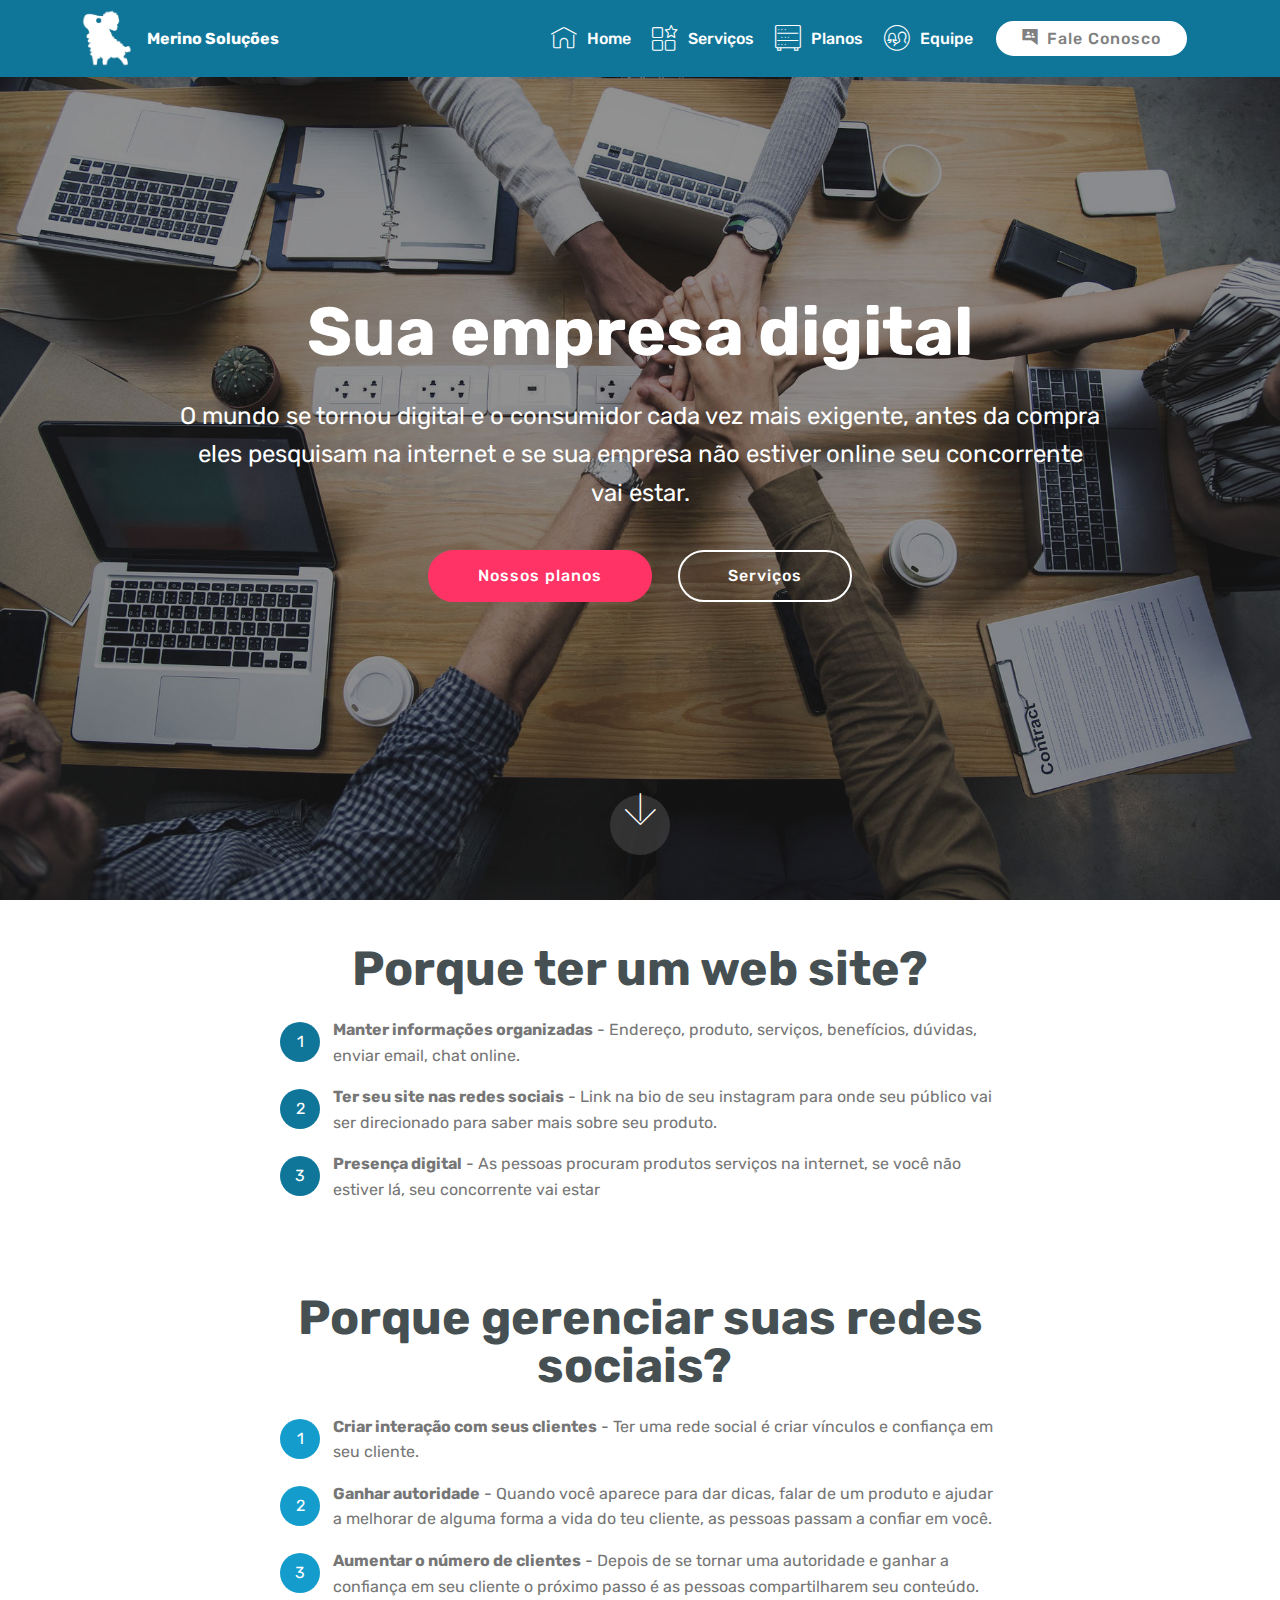
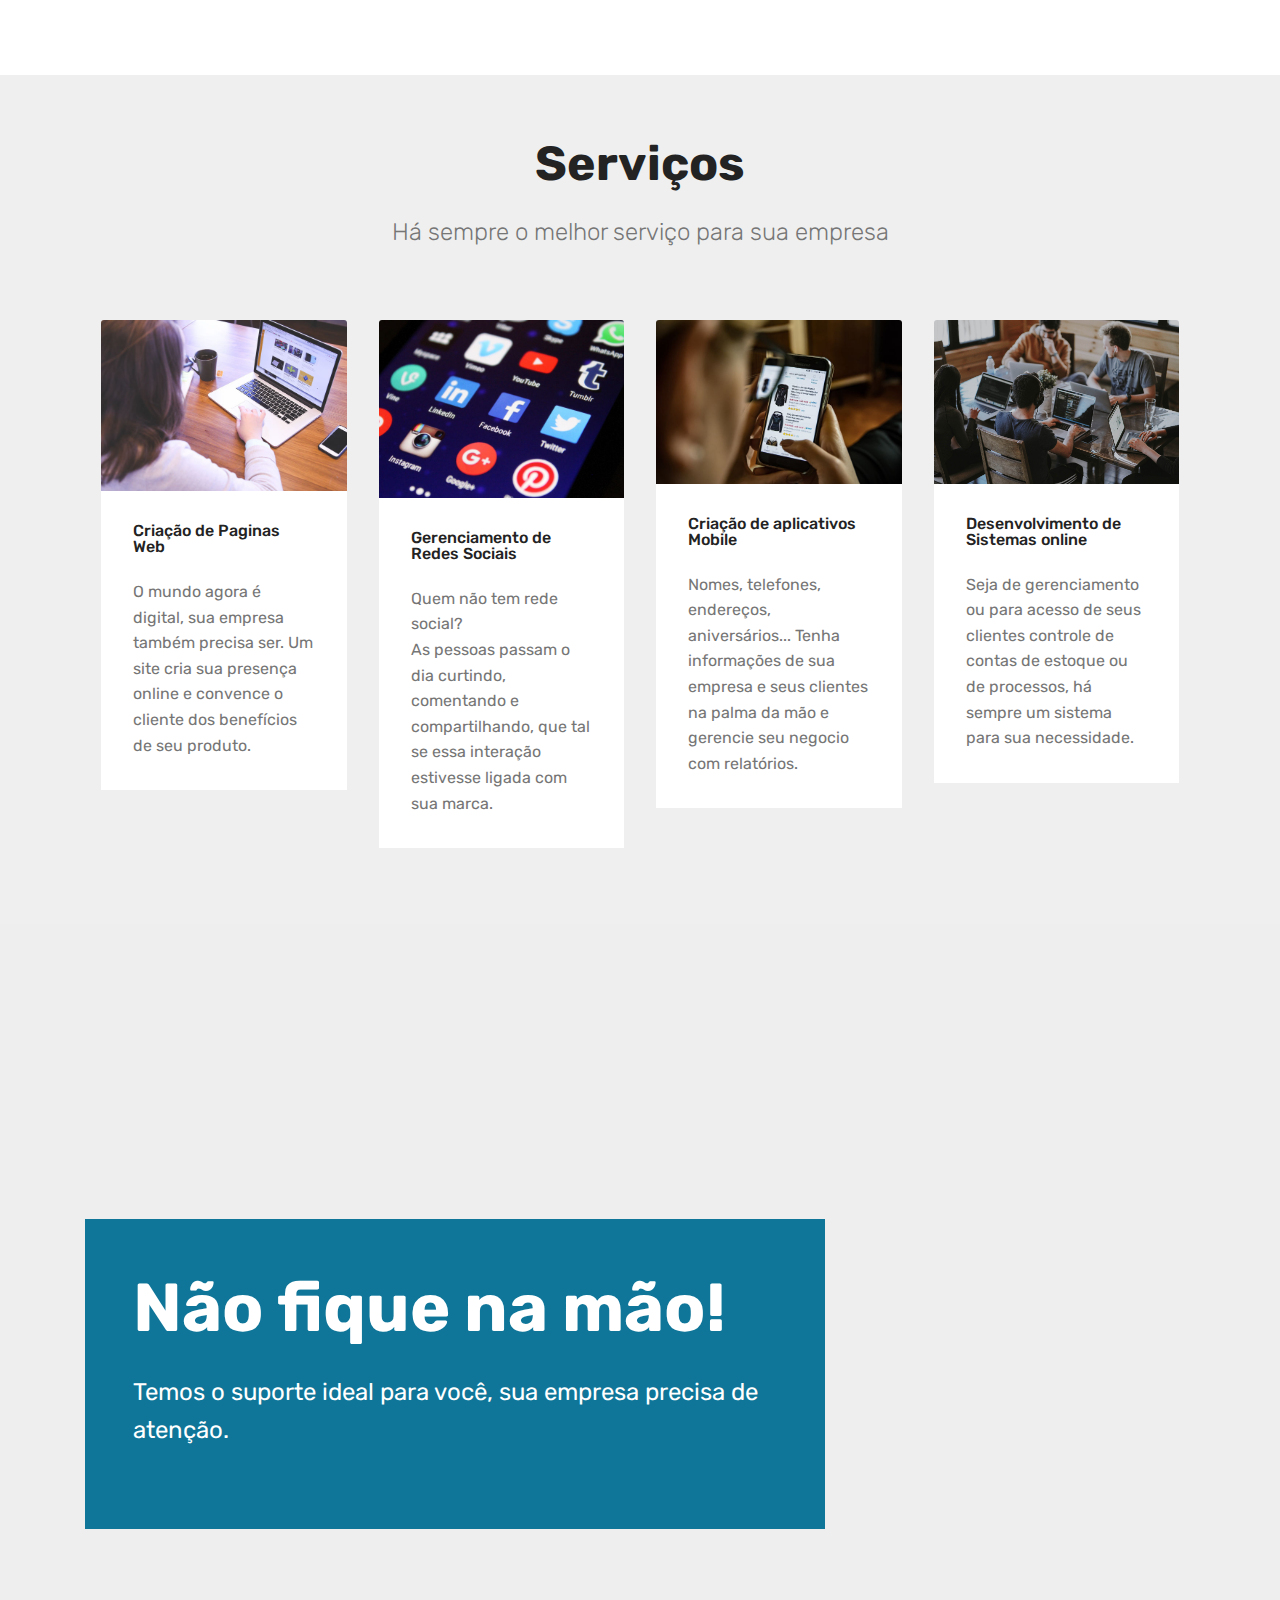
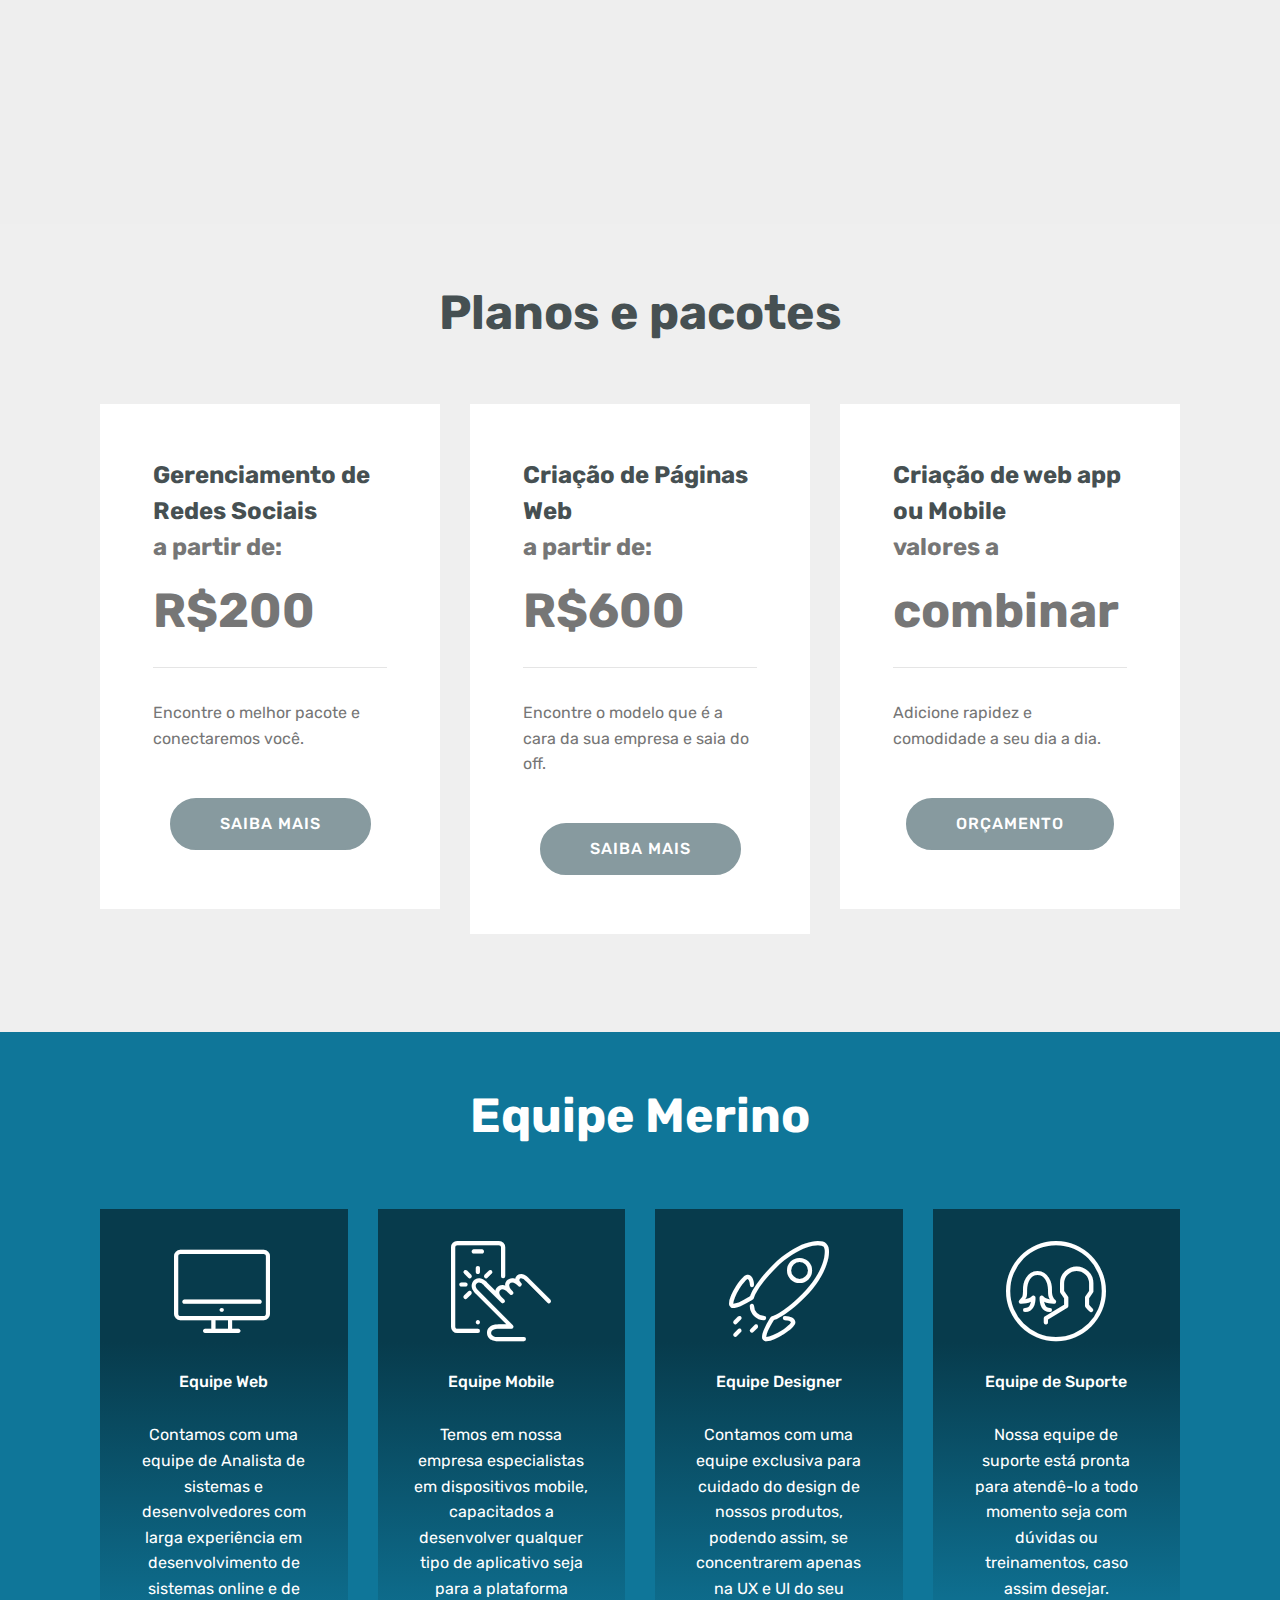
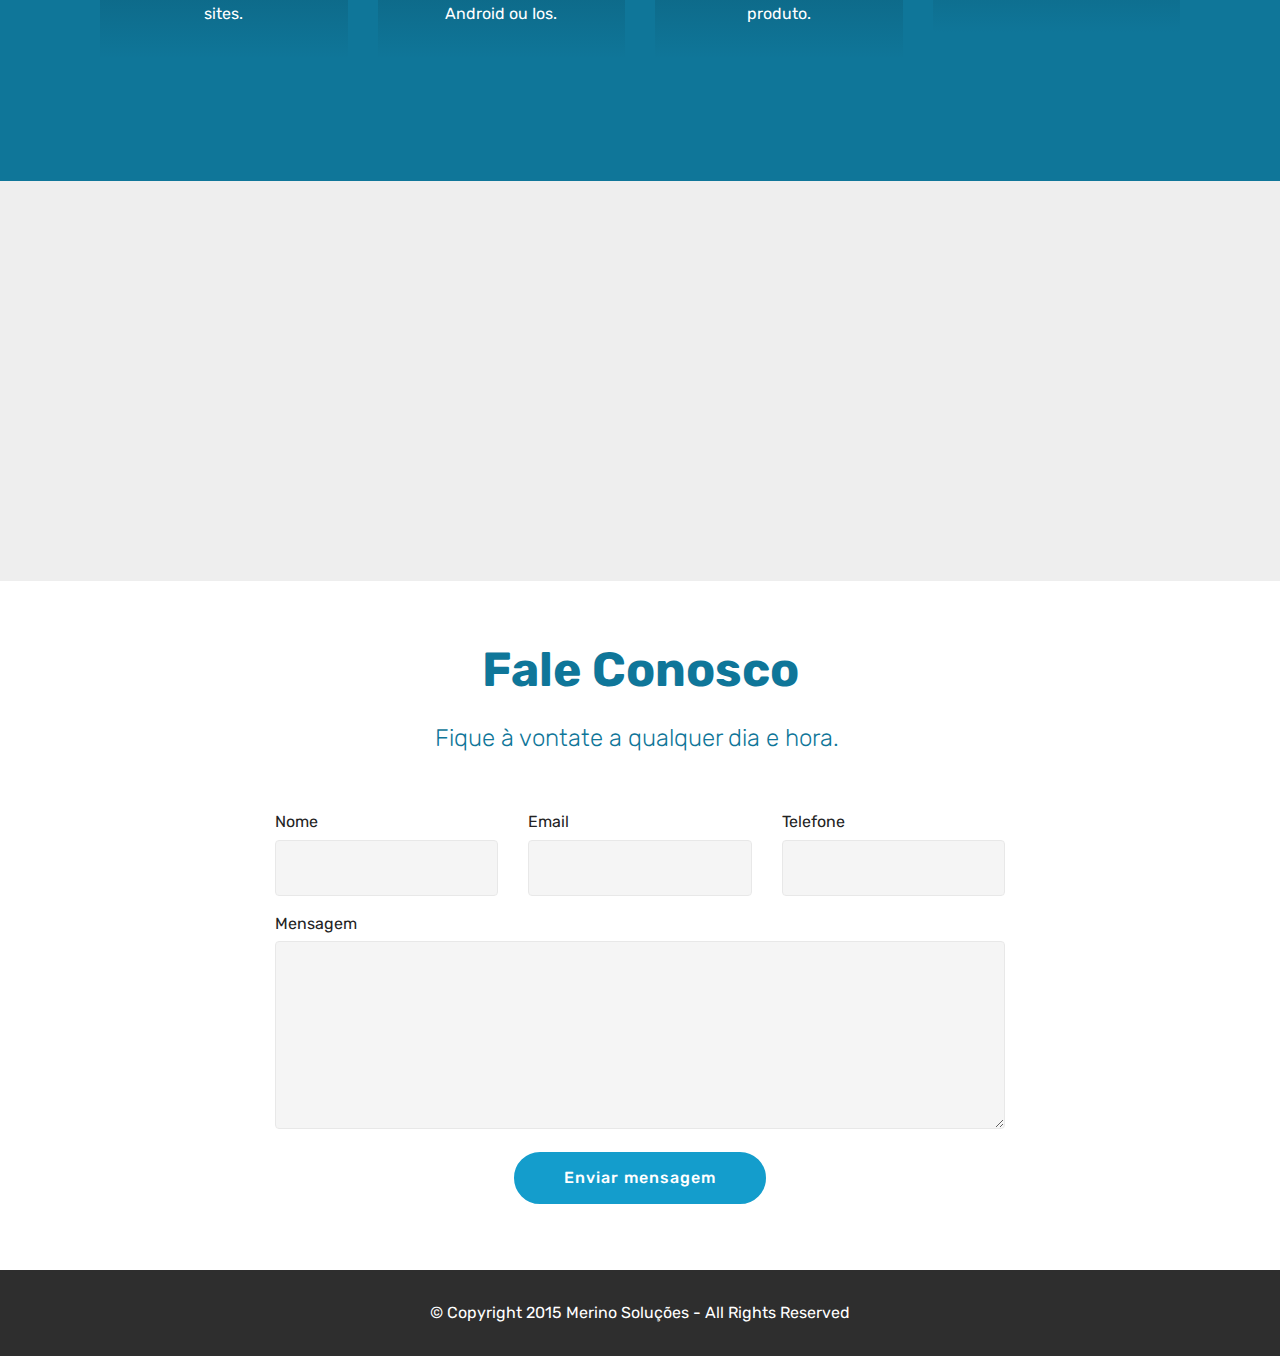
==== commit 6c4817b6: "valor web app" ====
--- a/index.html
+++ b/index.html
@@ -67,7 +67,7 @@
     </nav>
 </section>
 
-<section class="engine"><a href="https://mobirise.info/v">html templates</a></section><section class="cid-rvuyANrIFU mbr-fullscreen" id="header2-2">
+<section class="engine"><a href="https://mobirise.info/a">online web builder</a></section><section class="cid-rvuyANrIFU mbr-fullscreen" id="header2-2">
 
     
 
@@ -322,15 +322,15 @@
                             <span class="price-value mbr-fonts-style display-5">
                                 Criação de web app ou Mobile                            </span>
                             <span class="price-figure mbr-fonts-style display-5">
-                                <br>a partir de:</span>
+                                <br>valores a</span>
                             <h3 class="plan-title mbr-fonts-style display-2"><strong>
-                                R$2000</strong></h3>
+                                combinar</strong></h3>
                             <hr>
                         </div>
                     </div>
                     <div class="plan-body ">
                         <p class="mbr-text mbr-fonts-style display-7">Adicione rapidez e comodidade a seu dia a dia.&nbsp;</p>
-                        <div class="mbr-section-btn pt-4 text-center"><a href="http://merinosolucoes.online/mobiles/" class="btn btn-warning display-4">SAIBA MAIS</a></div>
+                        <div class="mbr-section-btn pt-4 text-center"><a href="index.html#form1-a" class="btn btn-warning display-4">ORÇAMENTO</a></div>
                     </div>
                 </div>
             </div>
@@ -441,7 +441,7 @@
         <div class="row justify-content-center">
             <div class="media-container-column col-lg-8" data-form-type="formoid">
                 <!---Formbuilder Form--->
-                <form action="https://mobirise.com/" method="POST" class="mbr-form form-with-styler" data-form-title="Mobirise Form"><input type="hidden" name="email" data-form-email="true" value="5jYts26yCEATraHtdaauXElxPIi3b5eIiTc9jeCcJ6SzbmauxOFZgO+lMr8C8X+SiXES9oQITBzIkllOH6gUrbKs/4zeV0rH7yjfebcG7KHg099ZyVgiP6ai7m0GuUm9">
+                <form action="https://mobirise.com/" method="POST" class="mbr-form form-with-styler" data-form-title="Mobirise Form"><input type="hidden" name="email" data-form-email="true" value="2vNQkn/HULo1lmrtcTAvIiPWiTN5vQTsMNBG6c/s7AyKGXEdsiWwMnkTFhuKpI6gHg/OpB/0tadxDtJQ36eGaPmqeAEHNdk2/bZcgCt3gFpEly+8nWyHQpoo3dO1xEQ0">
                     <div class="row">
                         <div hidden="hidden" data-form-alert="" class="alert alert-success col-12">Thanks for filling out the form!</div>
                         <div hidden="hidden" data-form-alert-danger="" class="alert alert-danger col-12">
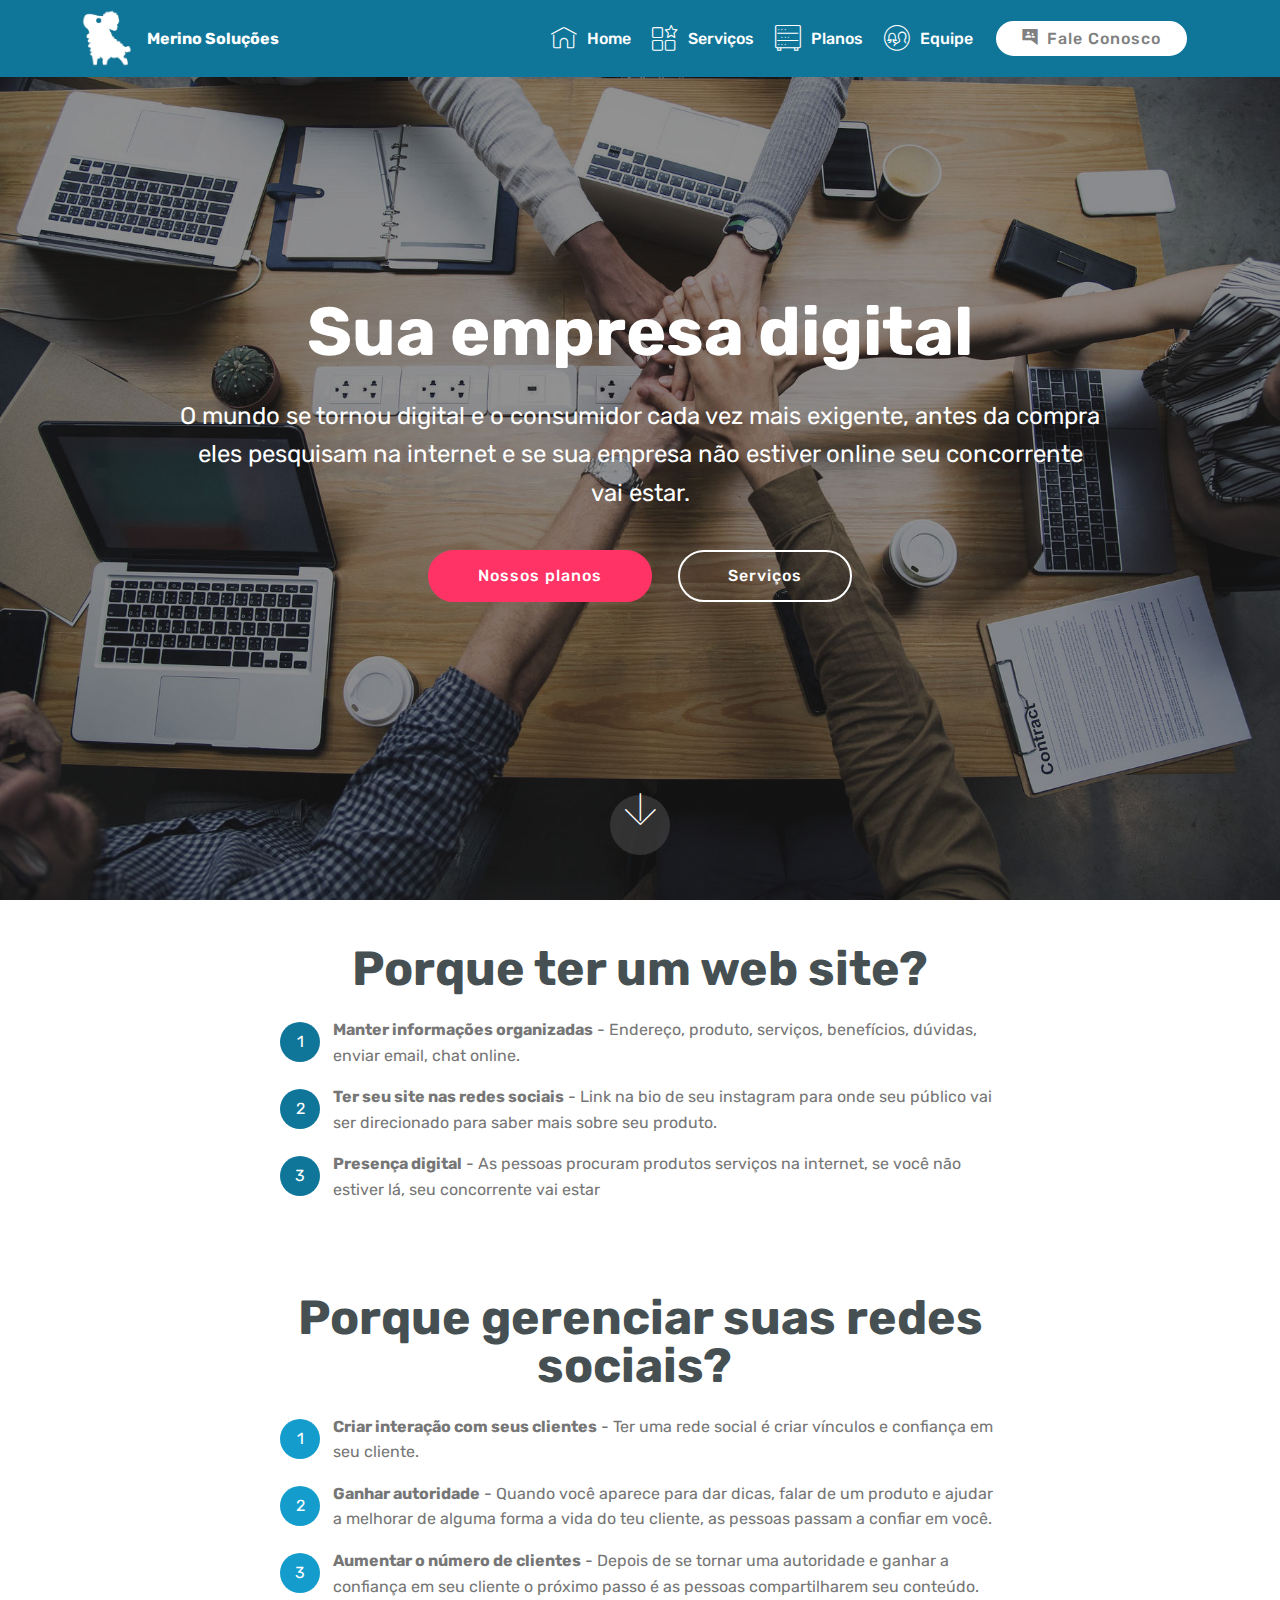
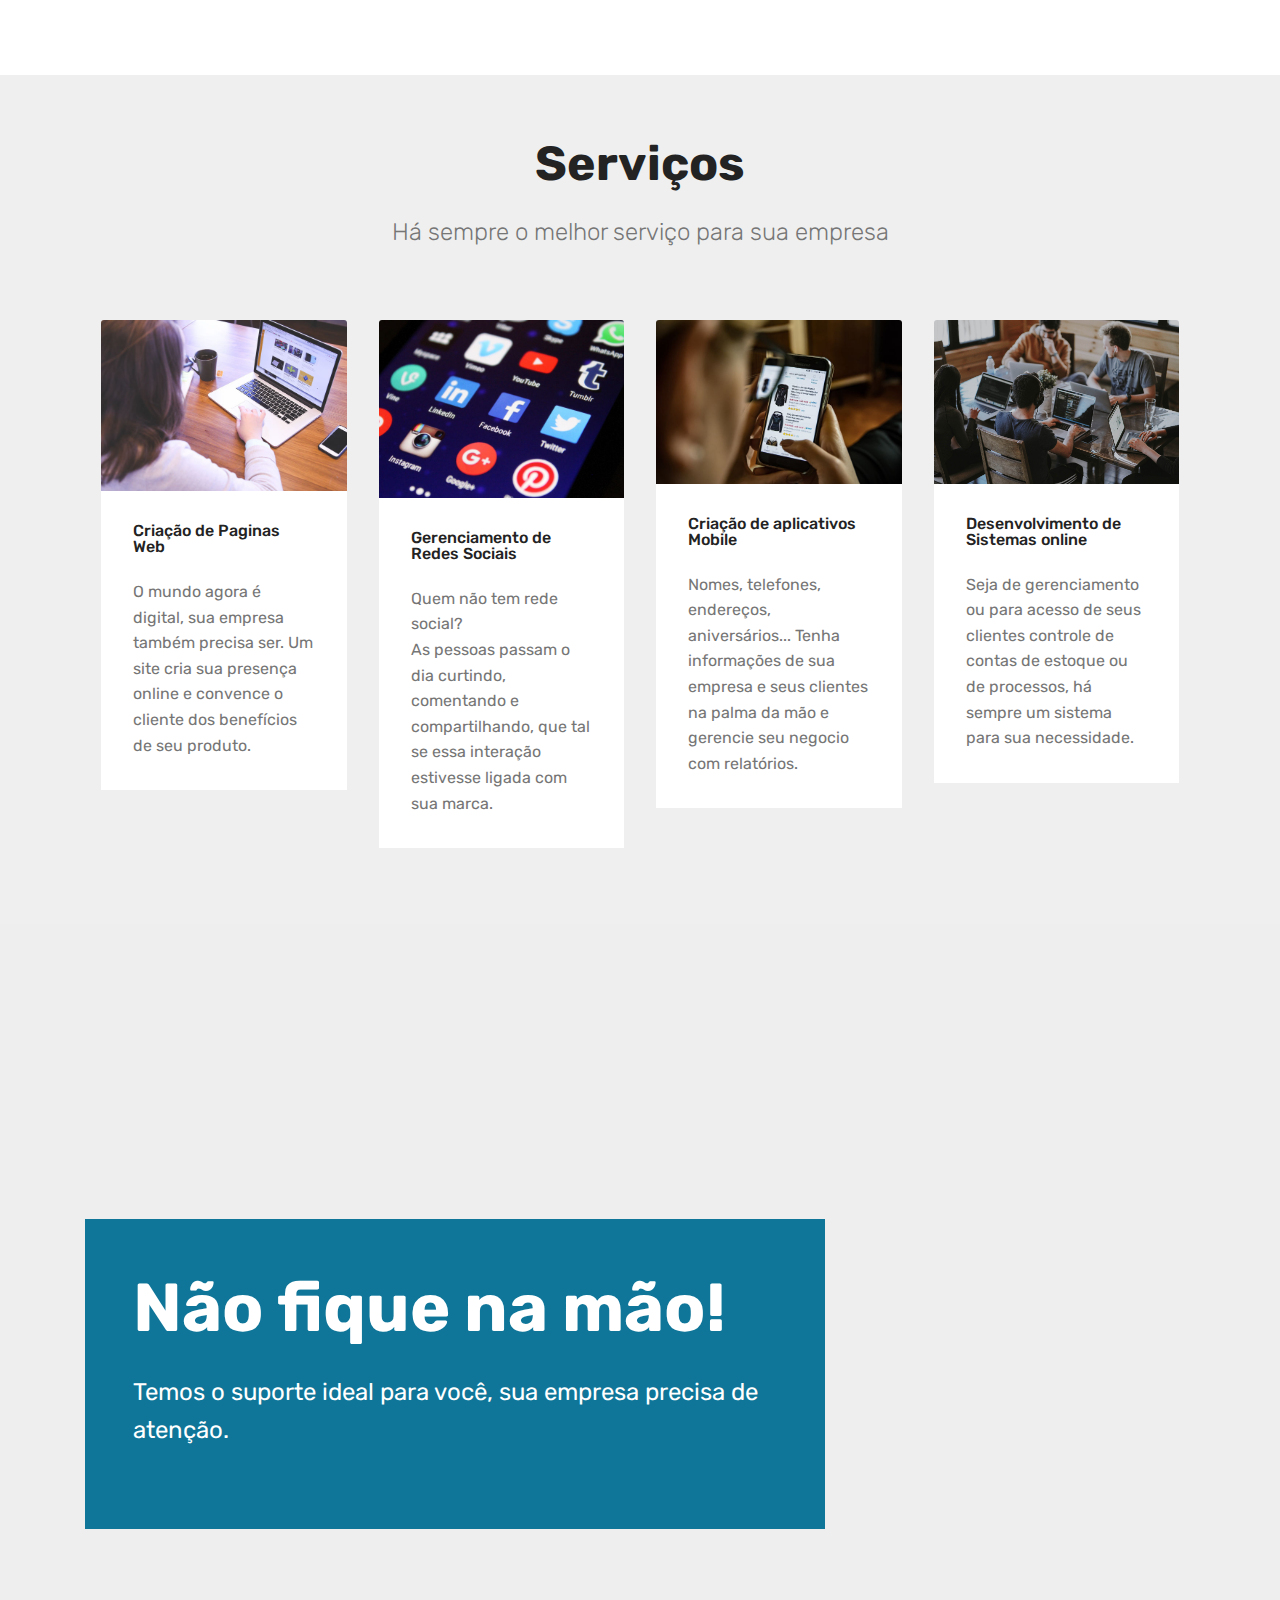
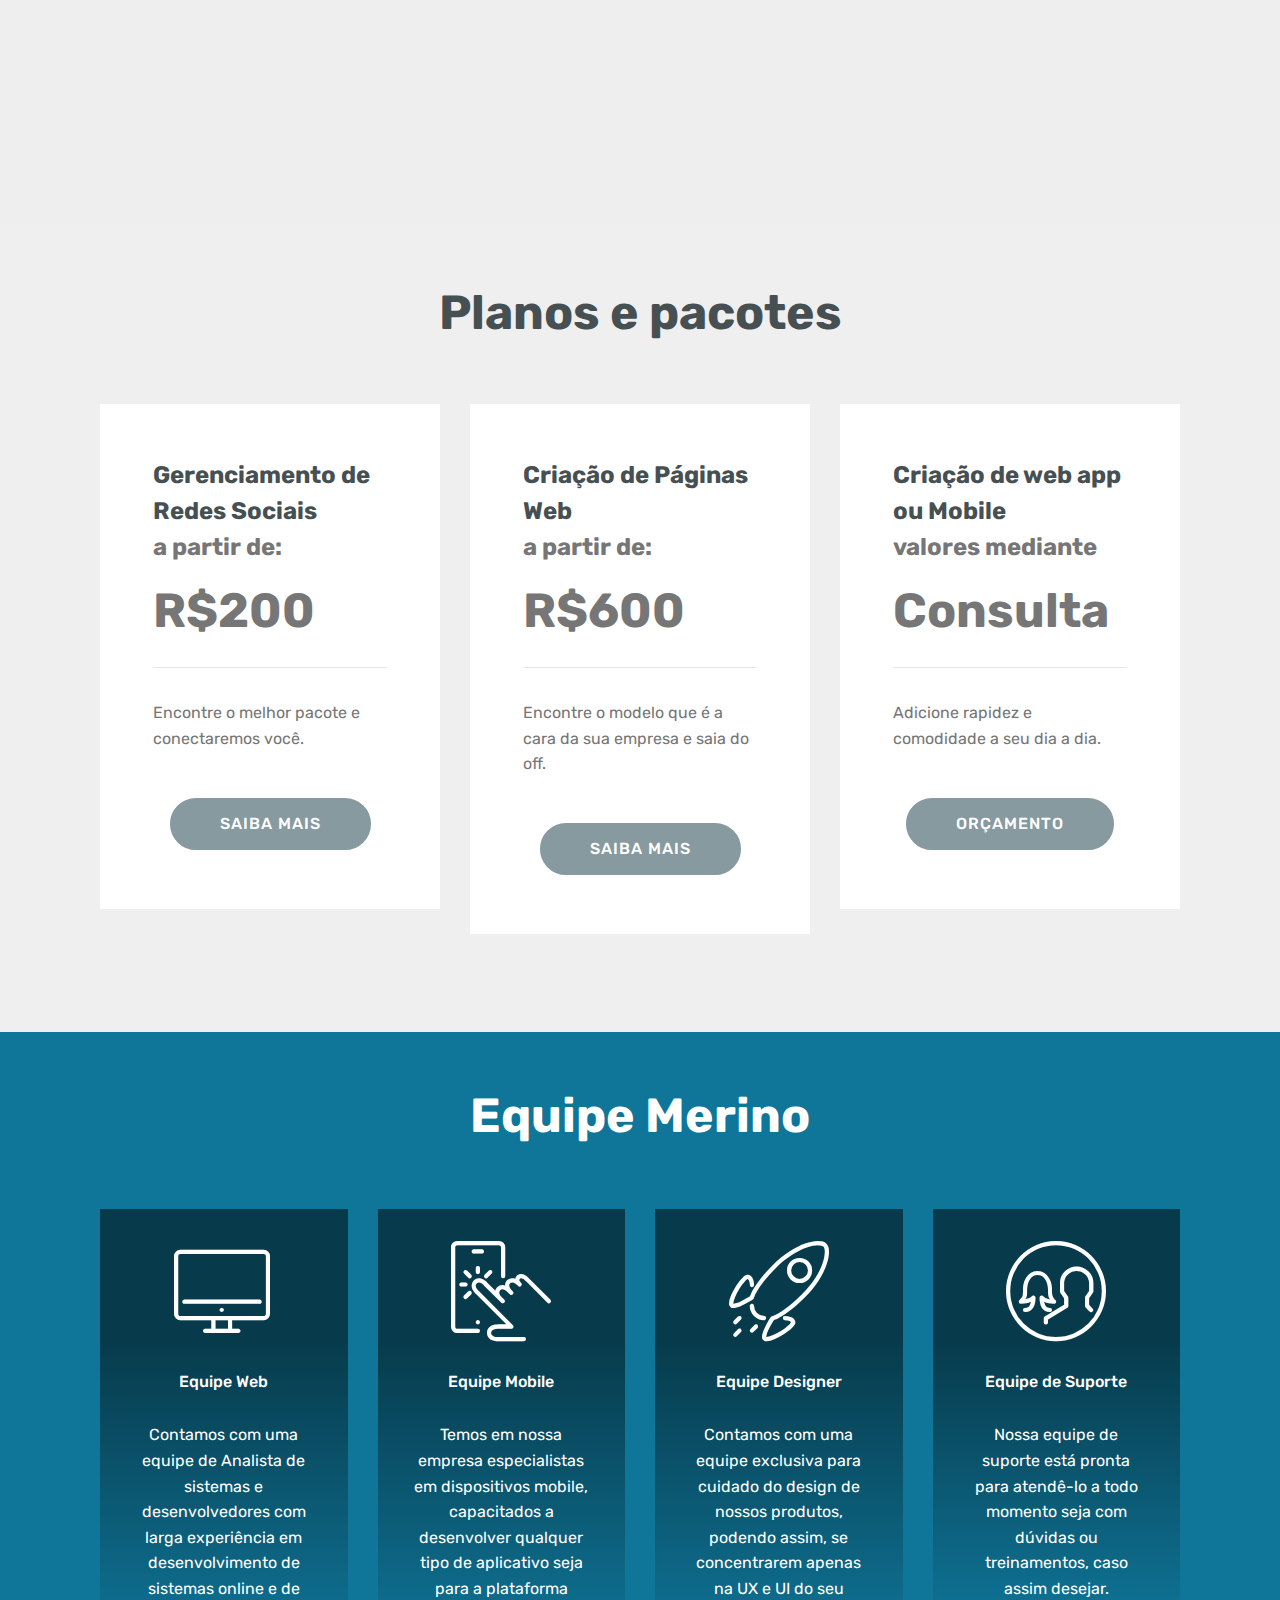
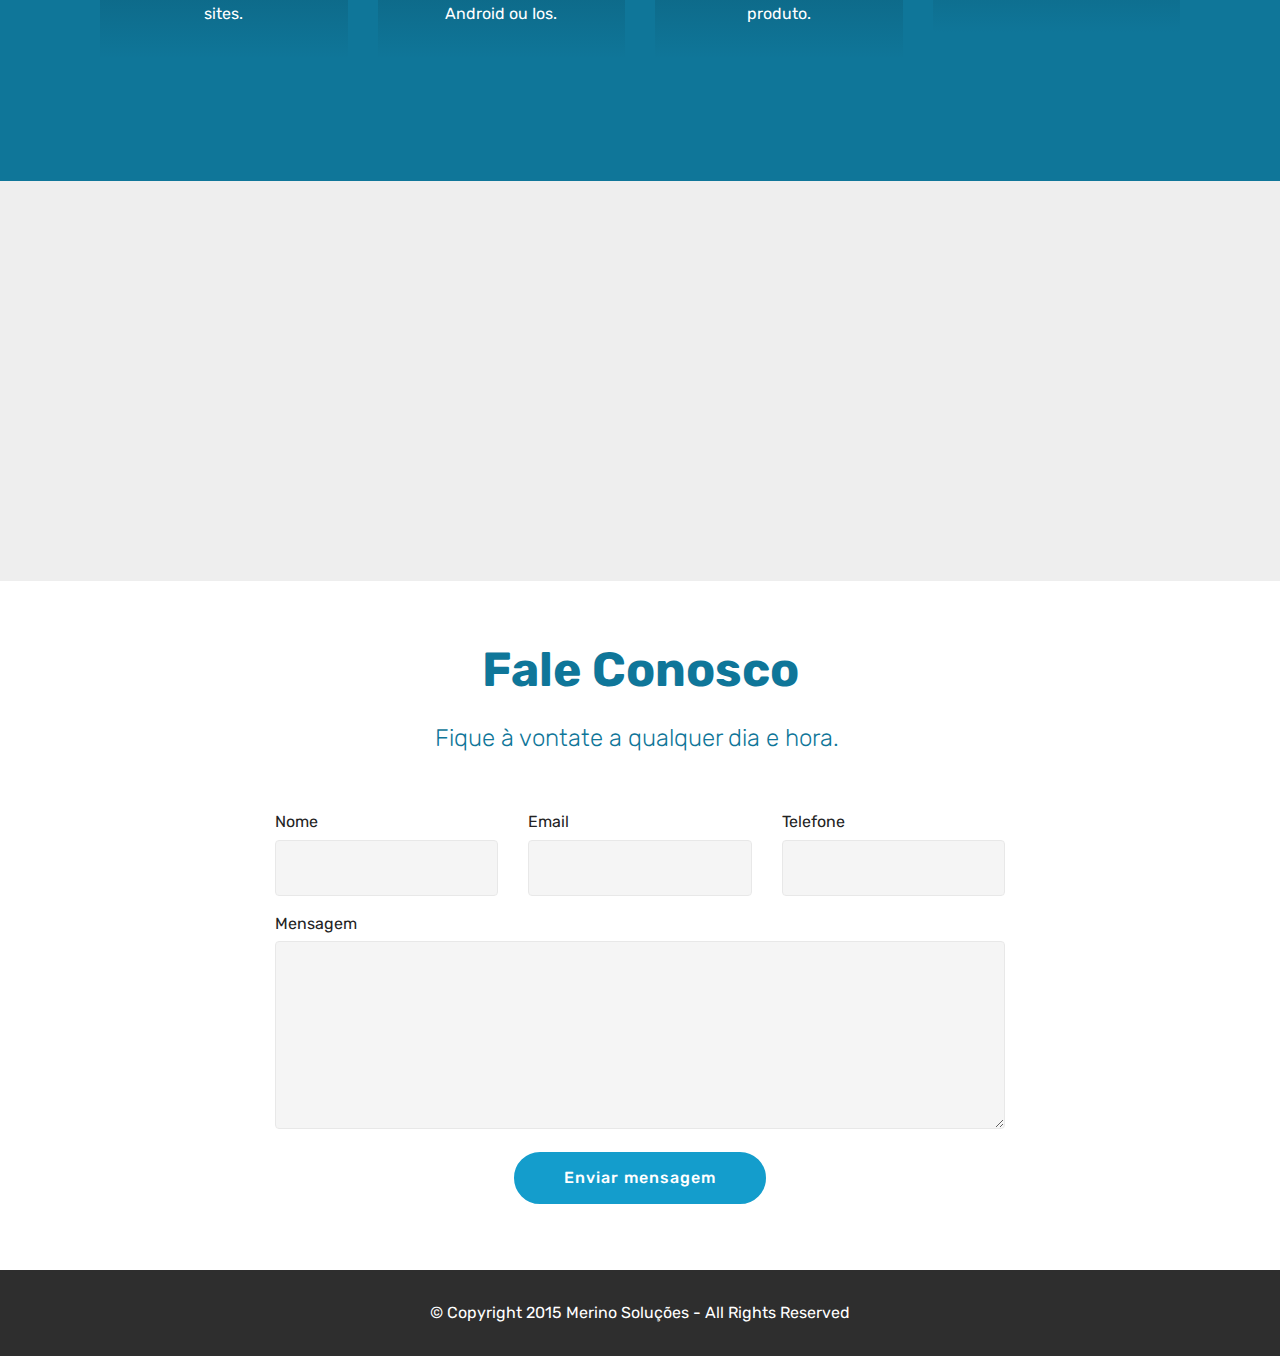
==== commit e88466f0: "valores" ====
--- a/index.html
+++ b/index.html
@@ -67,7 +67,7 @@
     </nav>
 </section>
 
-<section class="engine"><a href="https://mobirise.info/a">online web builder</a></section><section class="cid-rvuyANrIFU mbr-fullscreen" id="header2-2">
+<section class="engine"><a href="https://mobirise.info/z">best free website templates</a></section><section class="cid-rvuyANrIFU mbr-fullscreen" id="header2-2">
 
     
 
@@ -322,9 +322,8 @@
                             <span class="price-value mbr-fonts-style display-5">
                                 Criação de web app ou Mobile                            </span>
                             <span class="price-figure mbr-fonts-style display-5">
-                                <br>valores a</span>
-                            <h3 class="plan-title mbr-fonts-style display-2"><strong>
-                                combinar</strong></h3>
+                                <br>valores mediante<br></span>
+                            <h3 class="plan-title mbr-fonts-style display-2"><strong>Consulta</strong></h3>
                             <hr>
                         </div>
                     </div>
@@ -441,7 +440,7 @@
         <div class="row justify-content-center">
             <div class="media-container-column col-lg-8" data-form-type="formoid">
                 <!---Formbuilder Form--->
-                <form action="https://mobirise.com/" method="POST" class="mbr-form form-with-styler" data-form-title="Mobirise Form"><input type="hidden" name="email" data-form-email="true" value="2vNQkn/HULo1lmrtcTAvIiPWiTN5vQTsMNBG6c/s7AyKGXEdsiWwMnkTFhuKpI6gHg/OpB/0tadxDtJQ36eGaPmqeAEHNdk2/bZcgCt3gFpEly+8nWyHQpoo3dO1xEQ0">
+                <form action="https://mobirise.com/" method="POST" class="mbr-form form-with-styler" data-form-title="Mobirise Form"><input type="hidden" name="email" data-form-email="true" value="CyBh6aui66hyf2CIKw98RUjPiDEmOBfeUNbA5muOn98v51ux5LStN+m7uyt+j4BtEK2IFTMDcZGzsaO/7adlx8I0+s87ev0iLe1Jnpl2/U2LoCV0B+vYCv+duC3Ndv1q">
                     <div class="row">
                         <div hidden="hidden" data-form-alert="" class="alert alert-success col-12">Thanks for filling out the form!</div>
                         <div hidden="hidden" data-form-alert-danger="" class="alert alert-danger col-12">
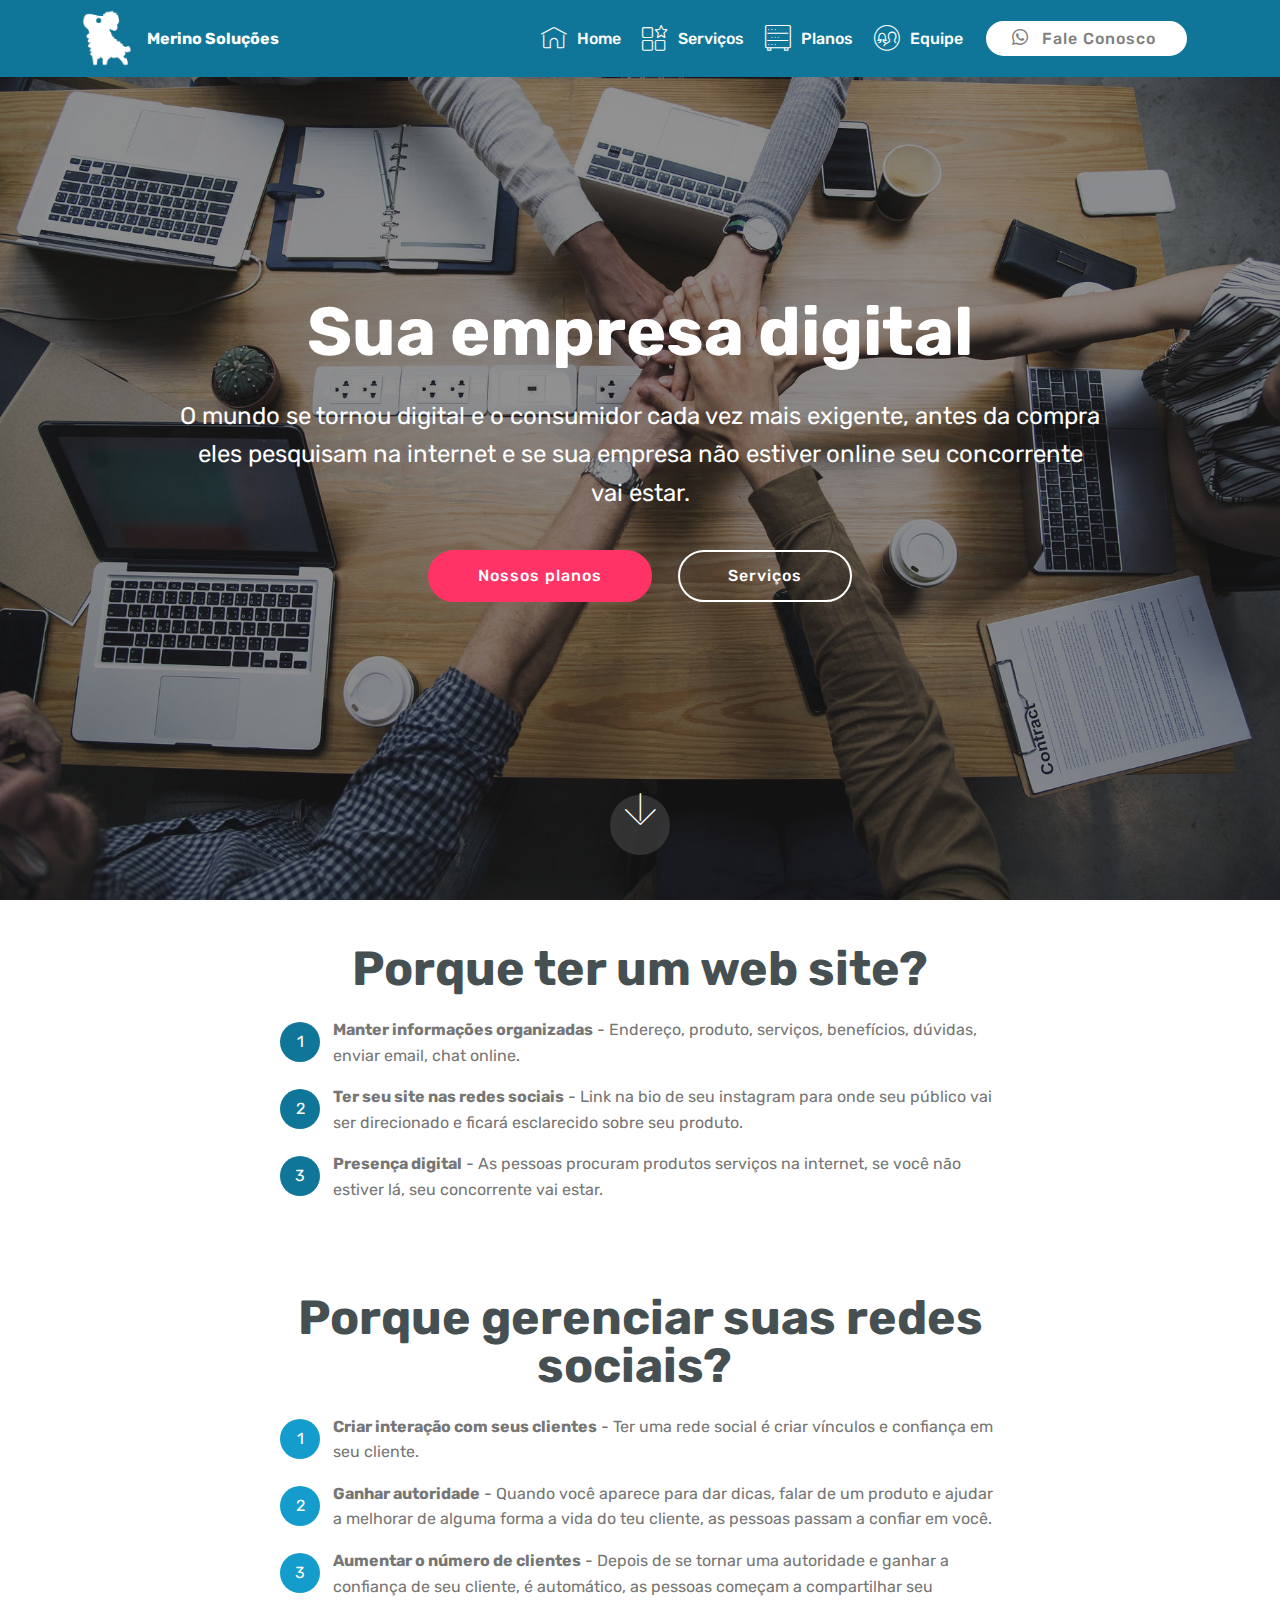
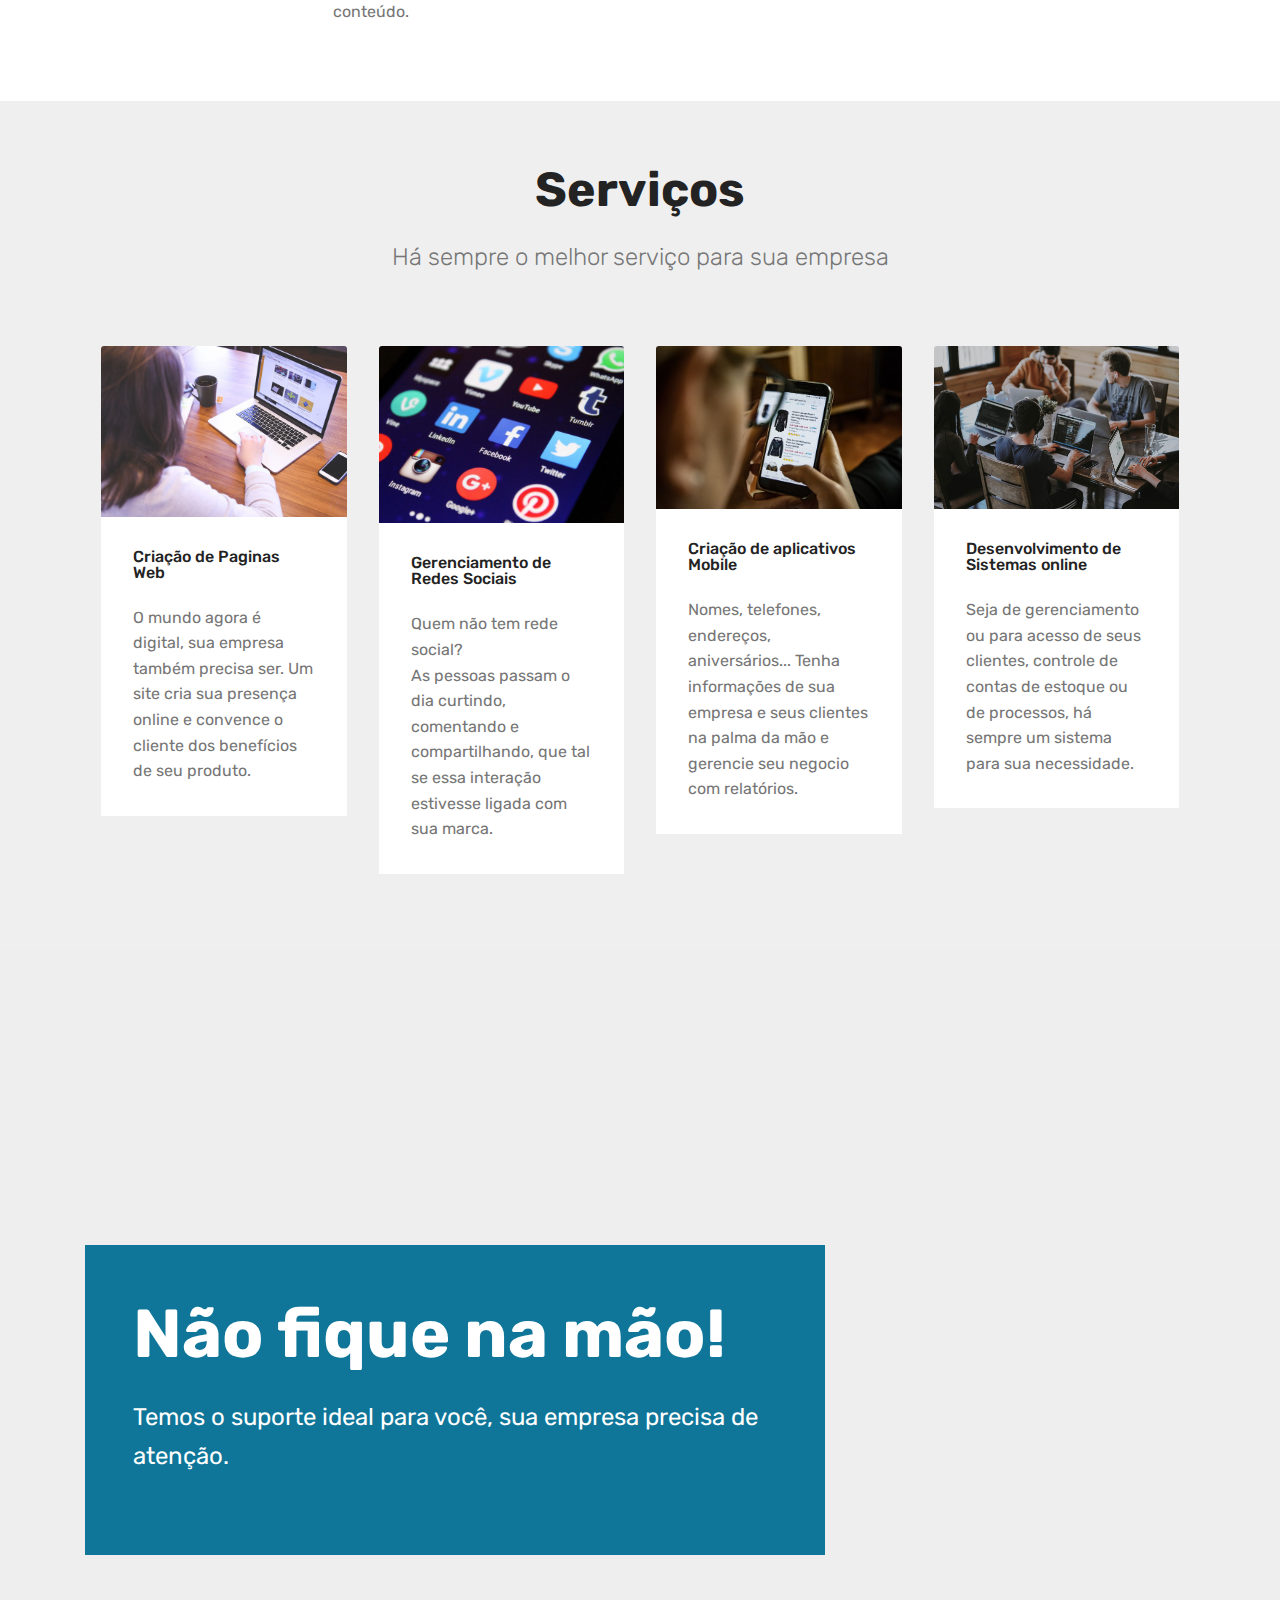
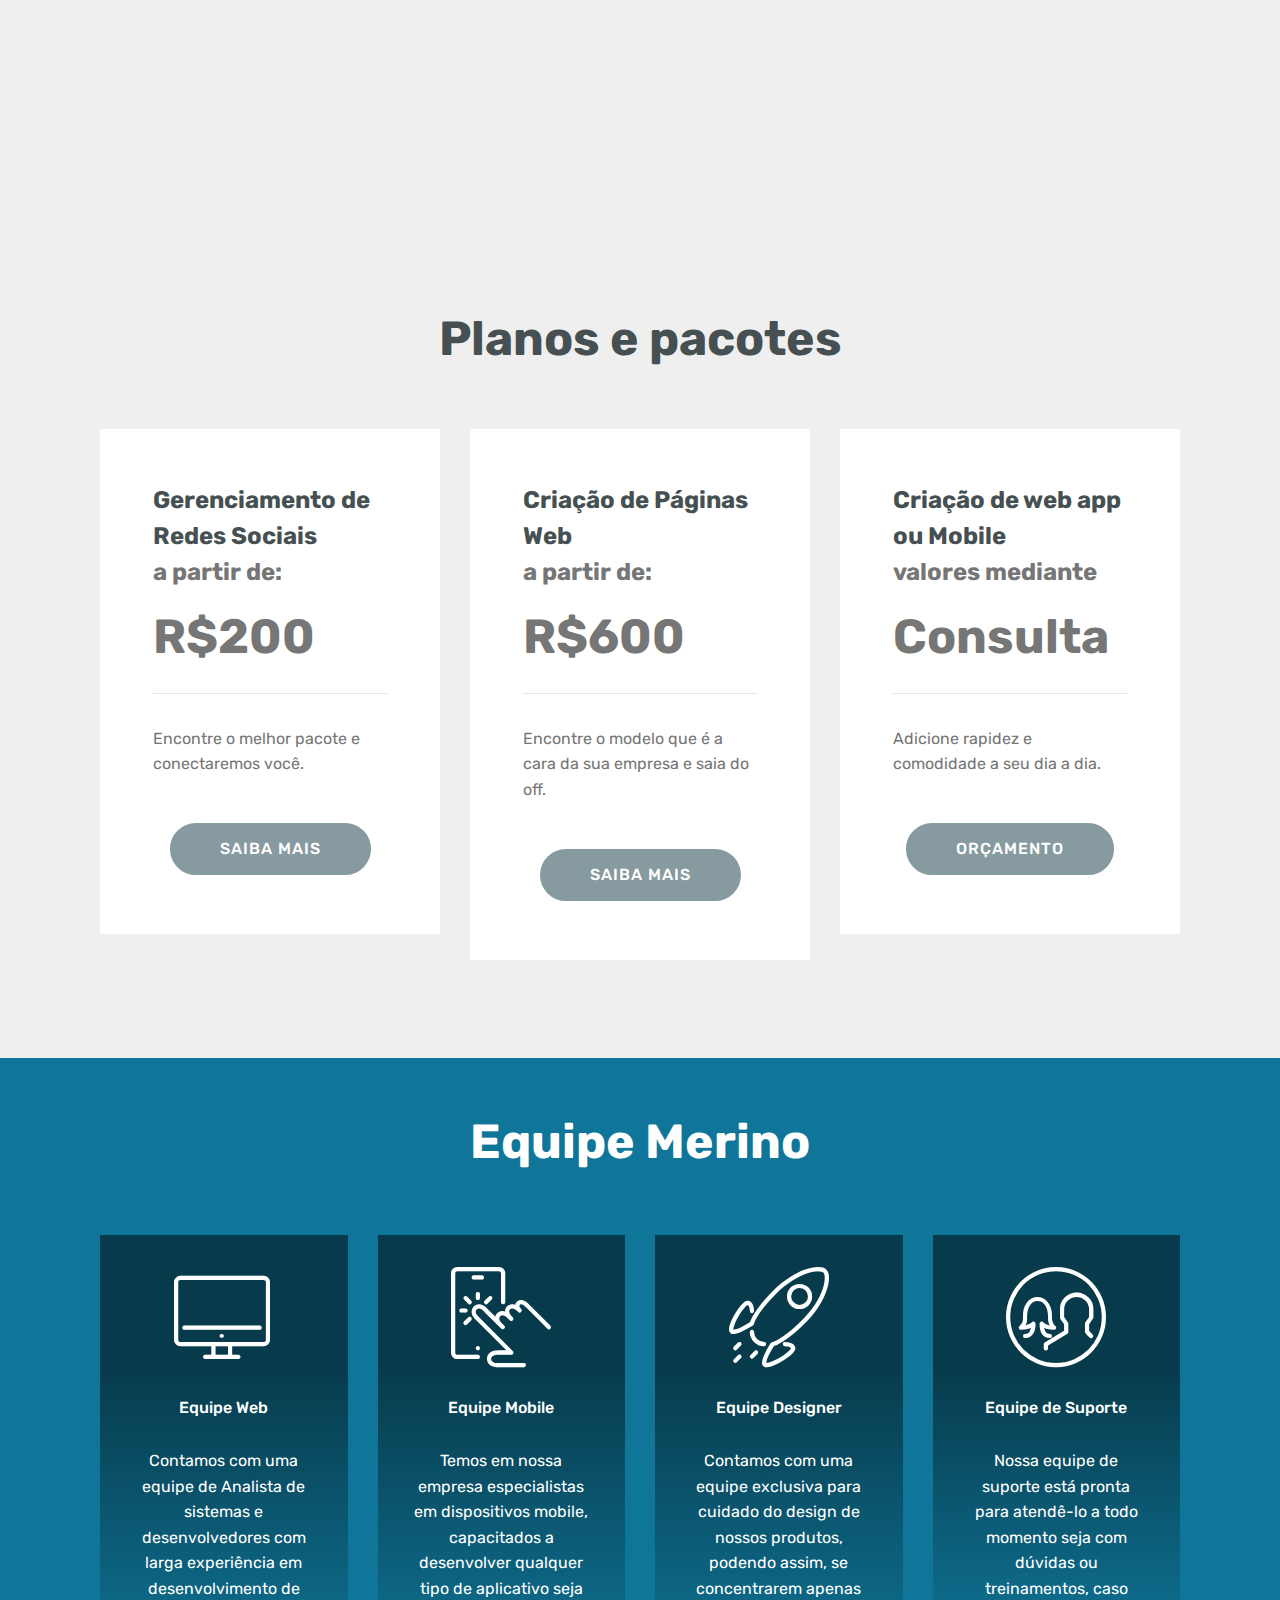
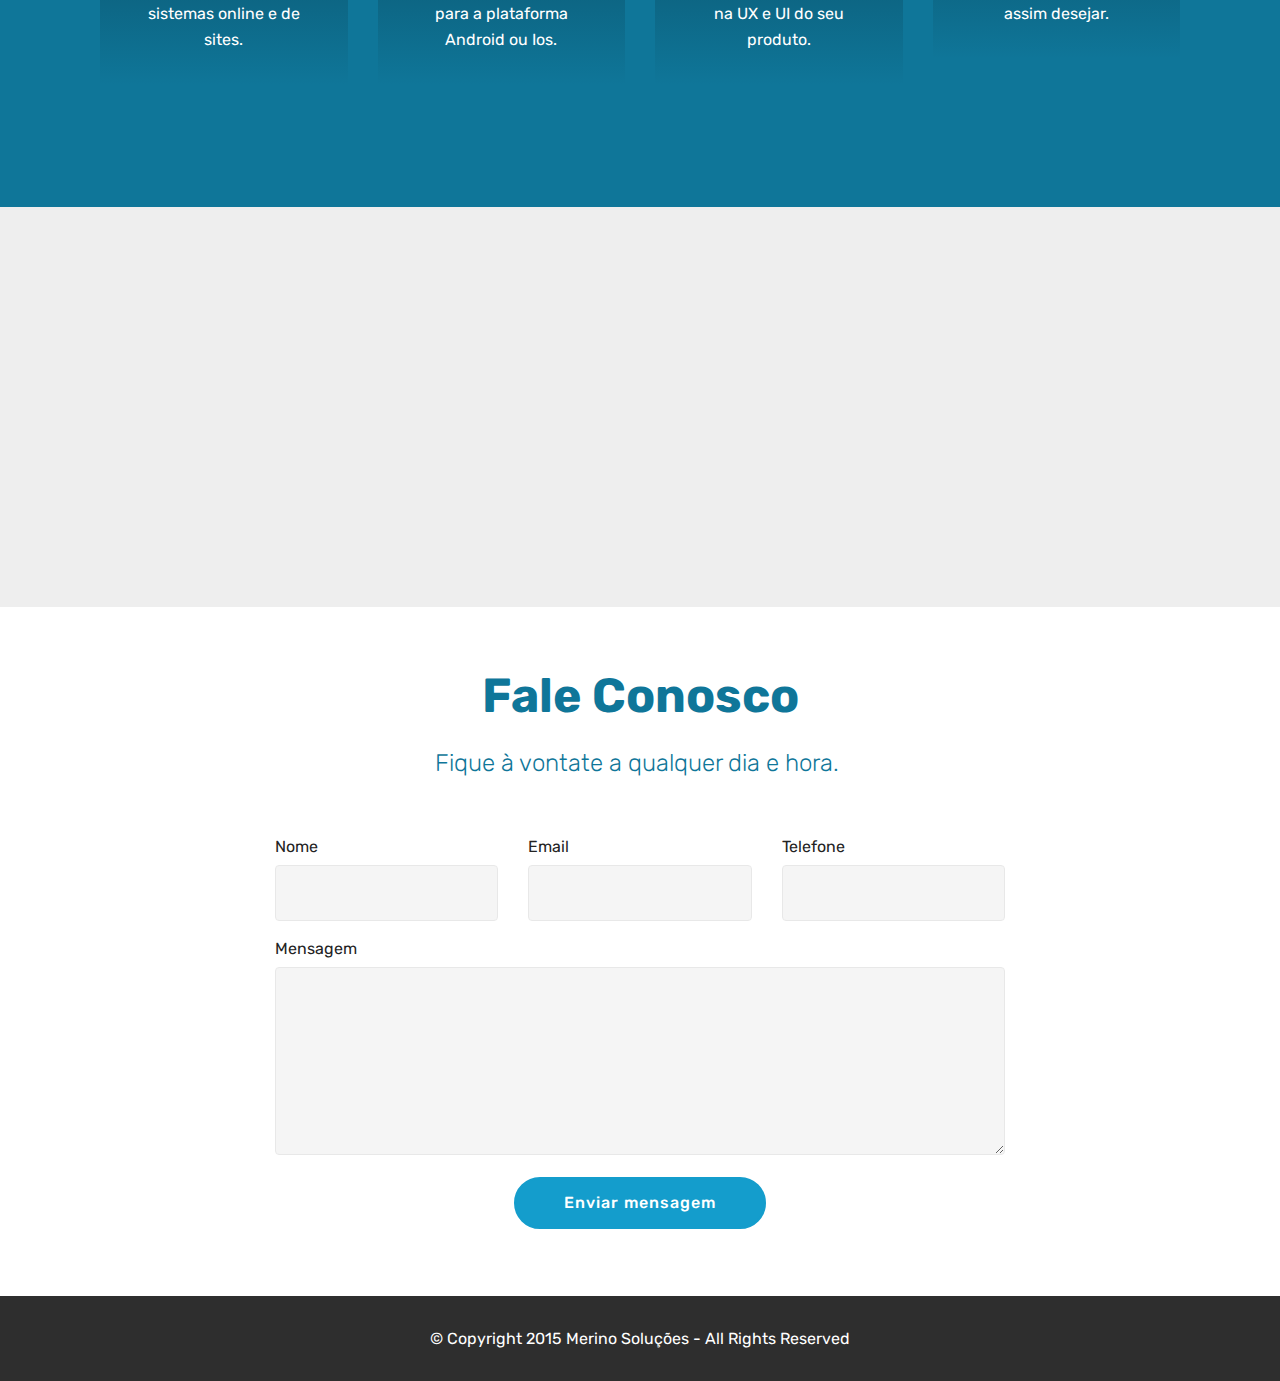
==== commit d803ef73: "whatsapp" ====
--- a/index.html
+++ b/index.html
@@ -60,14 +60,12 @@
                         Planos</a></li><li class="nav-item"><a class="nav-link link text-white display-4" href="index.html#content4-g"><span class="mbri-users mbr-iconfont mbr-iconfont-btn"></span>
                         
                         Equipe</a></li></ul>
-            <div class="navbar-buttons mbr-section-btn"><a class="btn btn-sm btn-white display-4" href="index.html#form1-a"><span class="socicon socicon-googlegroups mbr-iconfont mbr-iconfont-btn" style="font-size: 16px;"></span>
-                    
-                    Fale Conosco</a></div>
+            <div class="navbar-buttons mbr-section-btn"><a class="btn btn-sm btn-white display-4" href="https://wa.me/+5583996758666"><span class="socicon socicon-whatsapp mbr-iconfont mbr-iconfont-btn" style="font-size: 16px;"></span>&nbsp;Fale Conosco&nbsp;</a></div>
         </div>
     </nav>
 </section>
 
-<section class="engine"><a href="https://mobirise.info/z">best free website templates</a></section><section class="cid-rvuyANrIFU mbr-fullscreen" id="header2-2">
+<section class="engine"><a href="https://mobirise.info/s">free bootstrap theme</a></section><section class="cid-rvuyANrIFU mbr-fullscreen" id="header2-2">
 
     
 
@@ -116,8 +114,8 @@
             <div class="mbr-text counter-container col-12 col-md-8 mbr-fonts-style display-7">
                 <ol>
                     <li><strong>Manter informações organizadas</strong>&nbsp;- Endereço, produto, serviços, benefícios, dúvidas, enviar email, chat online.</li>
-                    <li><strong>Ter seu site nas redes sociais</strong>&nbsp;- Link na bio de seu instagram para onde seu público vai ser direcionado para saber mais sobre seu produto.</li>
-                    <li><strong>Presença digital</strong>&nbsp;- As pessoas procuram produtos serviços na internet, se você não estiver lá, seu concorrente vai estar</li>
+                    <li><strong>Ter seu site nas redes sociais</strong>&nbsp;- Link na bio de seu instagram para onde seu público vai ser direcionado e ficará esclarecido sobre seu produto.</li>
+                    <li><strong>Presença digital</strong>&nbsp;- As pessoas procuram produtos serviços na internet, se você não estiver lá, seu concorrente vai estar.</li>
                 </ol>
             </div>
         </div>
@@ -148,7 +146,7 @@
                 <ol>
                     <li><strong>Criar interação com seus clientes</strong>&nbsp;- Ter uma rede social é criar vínculos e confiança em seu cliente.</li>
                     <li><strong>Ganhar autoridade</strong>&nbsp;- Quando você aparece para dar dicas, falar de um produto e ajudar a melhorar de alguma forma a vida do teu cliente, as pessoas passam a confiar em você.</li>
-                    <li><strong>Aumentar o número de clientes</strong>&nbsp;- Depois de se tornar uma autoridade e ganhar a confiança em seu cliente o próximo passo é as pessoas compartilharem seu conteúdo.</li>
+                    <li><strong>Aumentar o número de clientes</strong>&nbsp;- Depois de se tornar uma autoridade e ganhar a confiança de seu cliente, é automático, as pessoas começam a compartilhar seu conteúdo.</li>
                 </ol>
             </div>
         </div>
@@ -219,7 +217,7 @@
                     <div class="card-box">
                         <h4 class="card-title mbr-fonts-style display-7">
                             Desenvolvimento de Sistemas online</h4>
-                        <p class="mbr-text mbr-fonts-style display-7">Seja de gerenciamento ou para acesso de seus clientes controle de contas de estoque ou de processos, há sempre um sistema para sua necessidade.</p>
+                        <p class="mbr-text mbr-fonts-style display-7">Seja de gerenciamento ou para acesso de seus clientes, controle de contas de estoque ou de processos, há sempre um sistema para sua necessidade.</p>
                     </div>
                 </div>
             </div>
@@ -440,7 +438,7 @@
         <div class="row justify-content-center">
             <div class="media-container-column col-lg-8" data-form-type="formoid">
                 <!---Formbuilder Form--->
-                <form action="https://mobirise.com/" method="POST" class="mbr-form form-with-styler" data-form-title="Mobirise Form"><input type="hidden" name="email" data-form-email="true" value="CyBh6aui66hyf2CIKw98RUjPiDEmOBfeUNbA5muOn98v51ux5LStN+m7uyt+j4BtEK2IFTMDcZGzsaO/7adlx8I0+s87ev0iLe1Jnpl2/U2LoCV0B+vYCv+duC3Ndv1q">
+                <form action="https://mobirise.com/" method="POST" class="mbr-form form-with-styler" data-form-title="Mobirise Form"><input type="hidden" name="email" data-form-email="true" value="b/4Yf8zbIGVQN2fhcipO8LbZXfS8T5h50pte4YqLGjWRUctl3CvAxhEUDASNaWZHSWr4b4DK37m0JLWFdejSxaCDWeaOrrWl4TbfnpF04CiYgyHp1a8LsqbND9PwrSkV">
                     <div class="row">
                         <div hidden="hidden" data-form-alert="" class="alert alert-success col-12">Thanks for filling out the form!</div>
                         <div hidden="hidden" data-form-alert-danger="" class="alert alert-danger col-12">
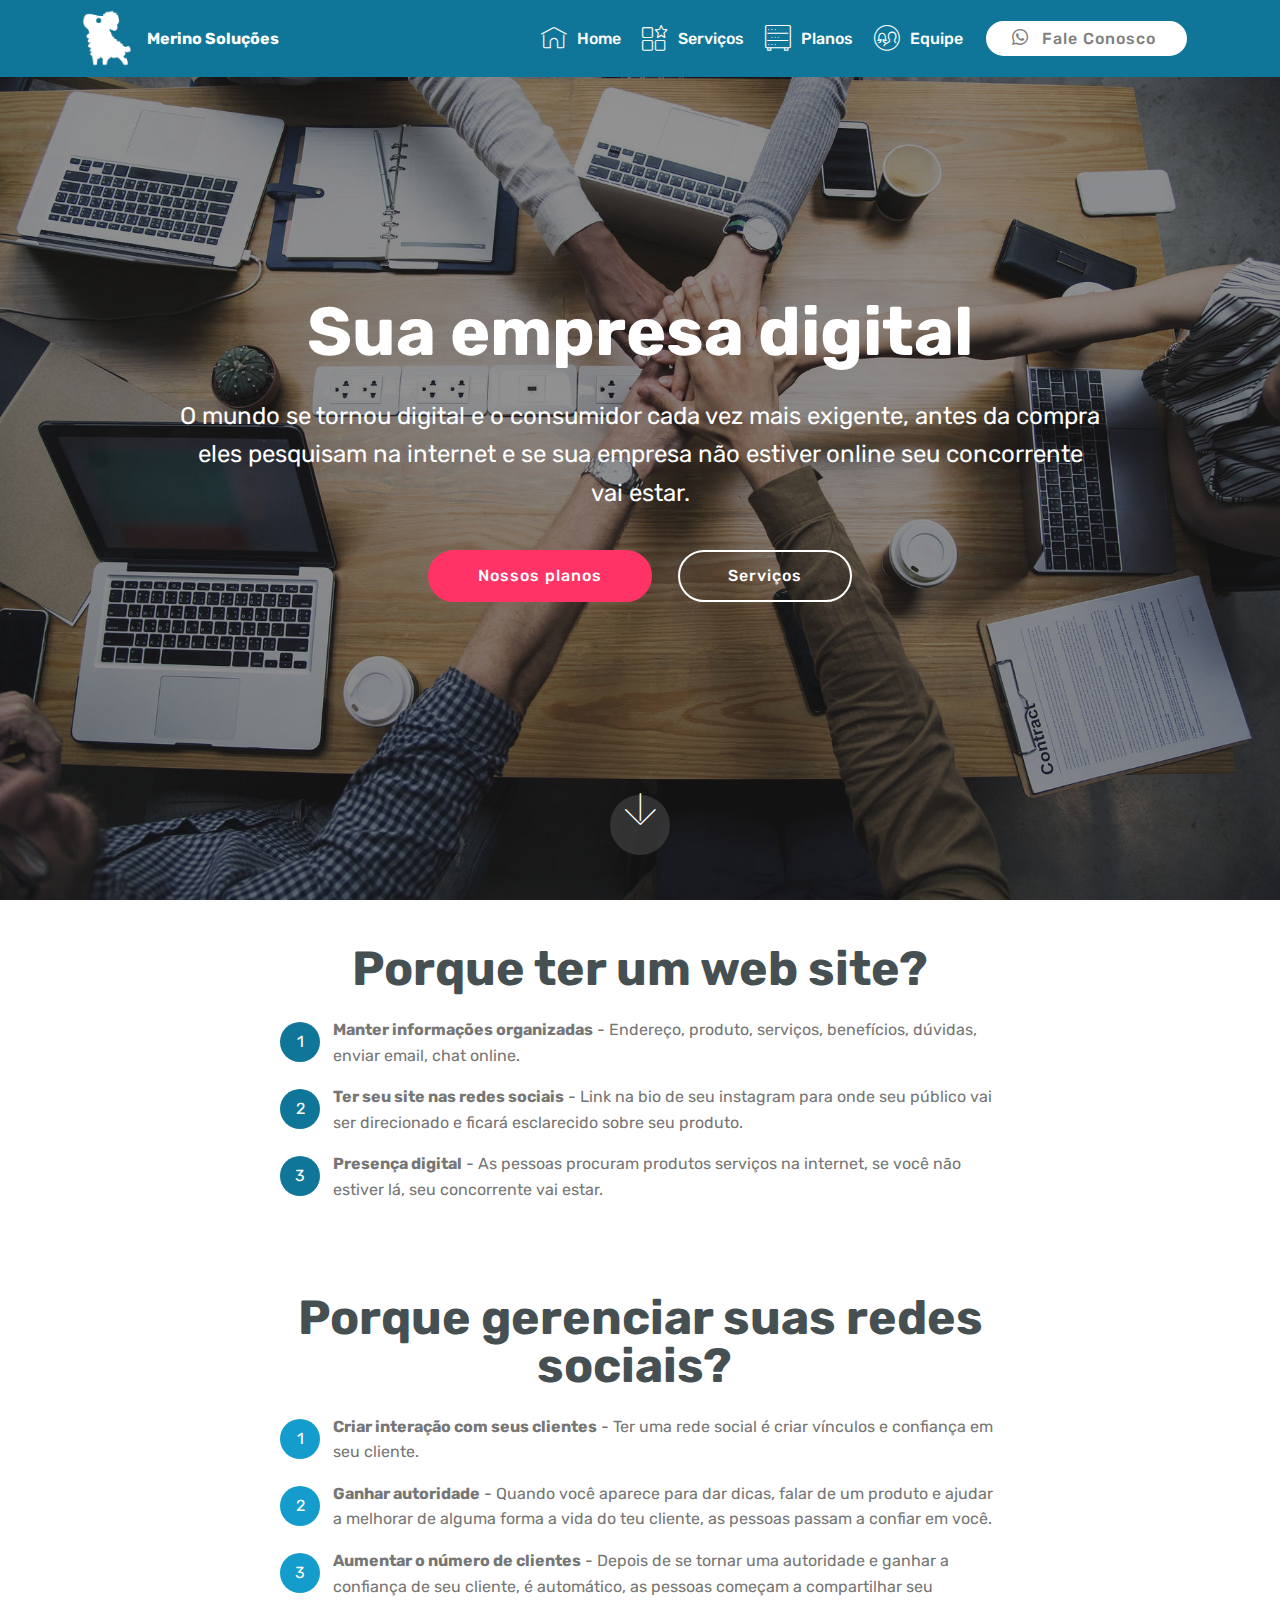
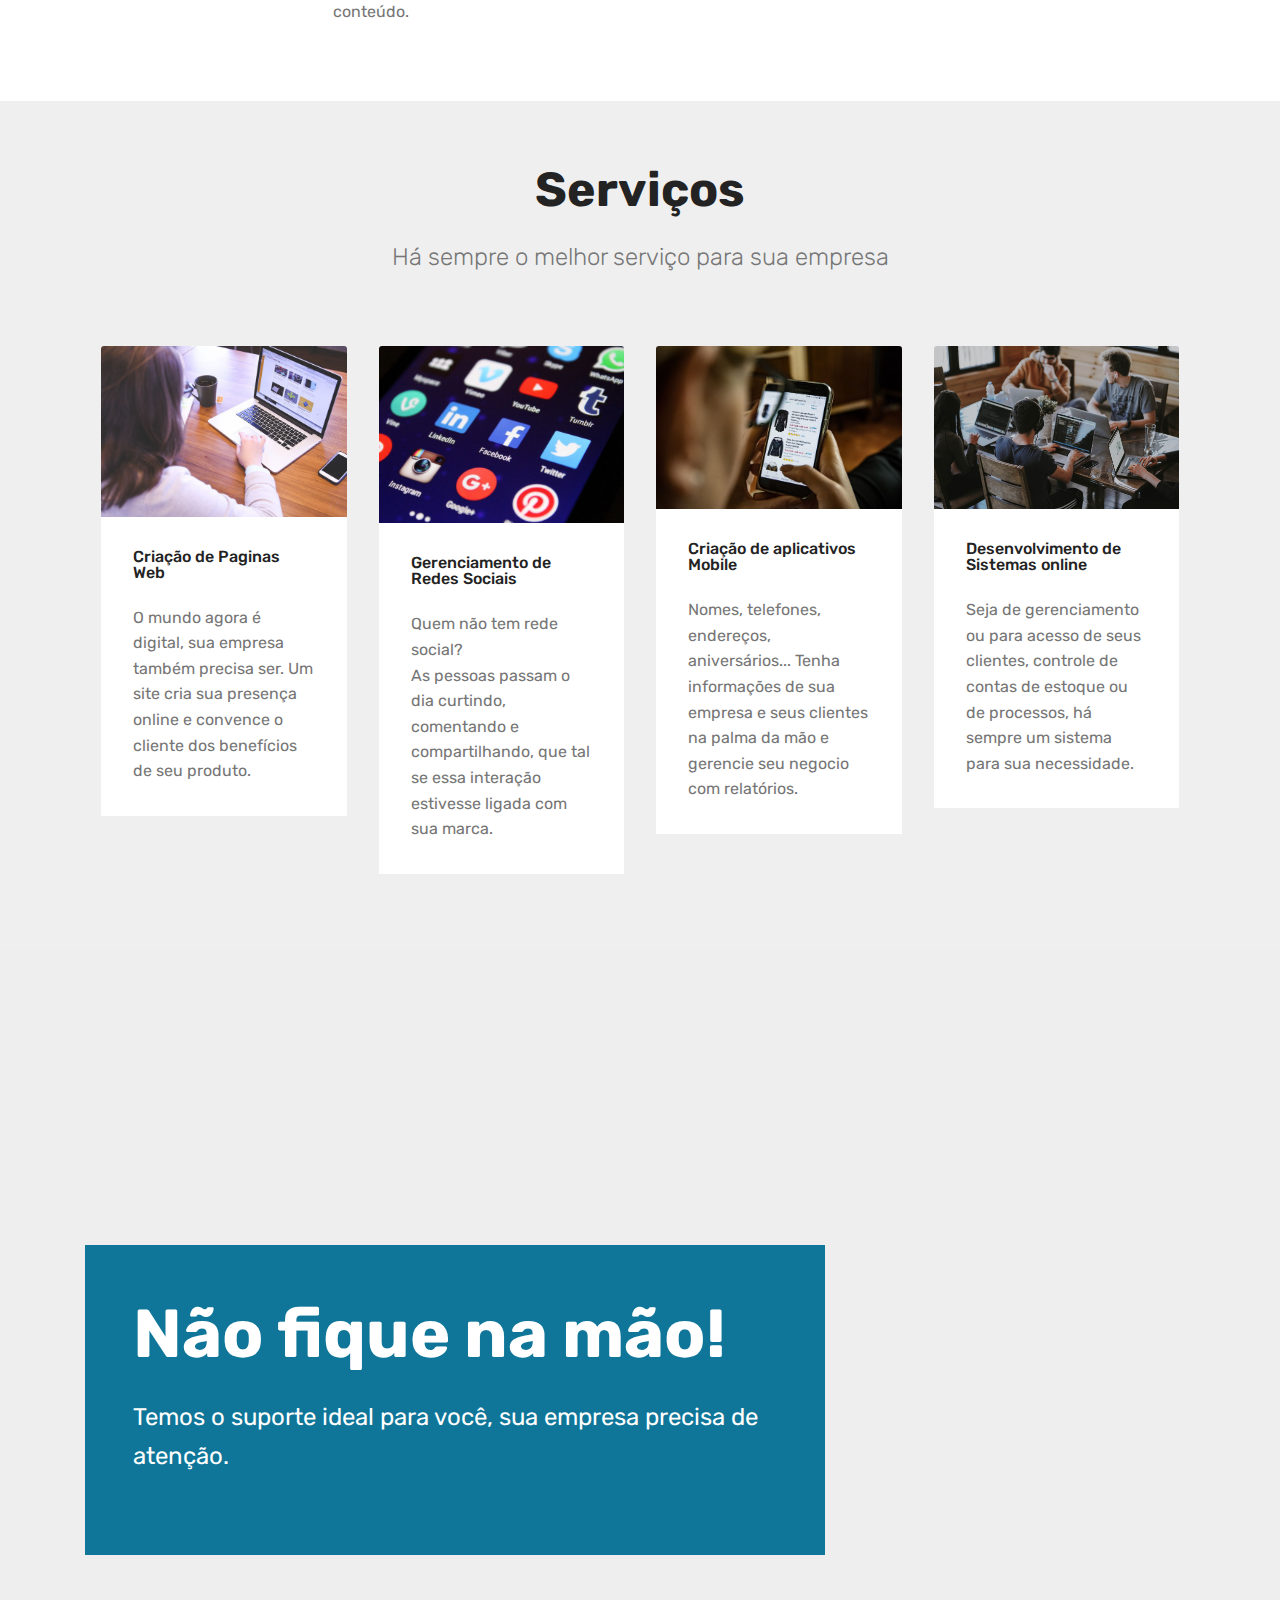
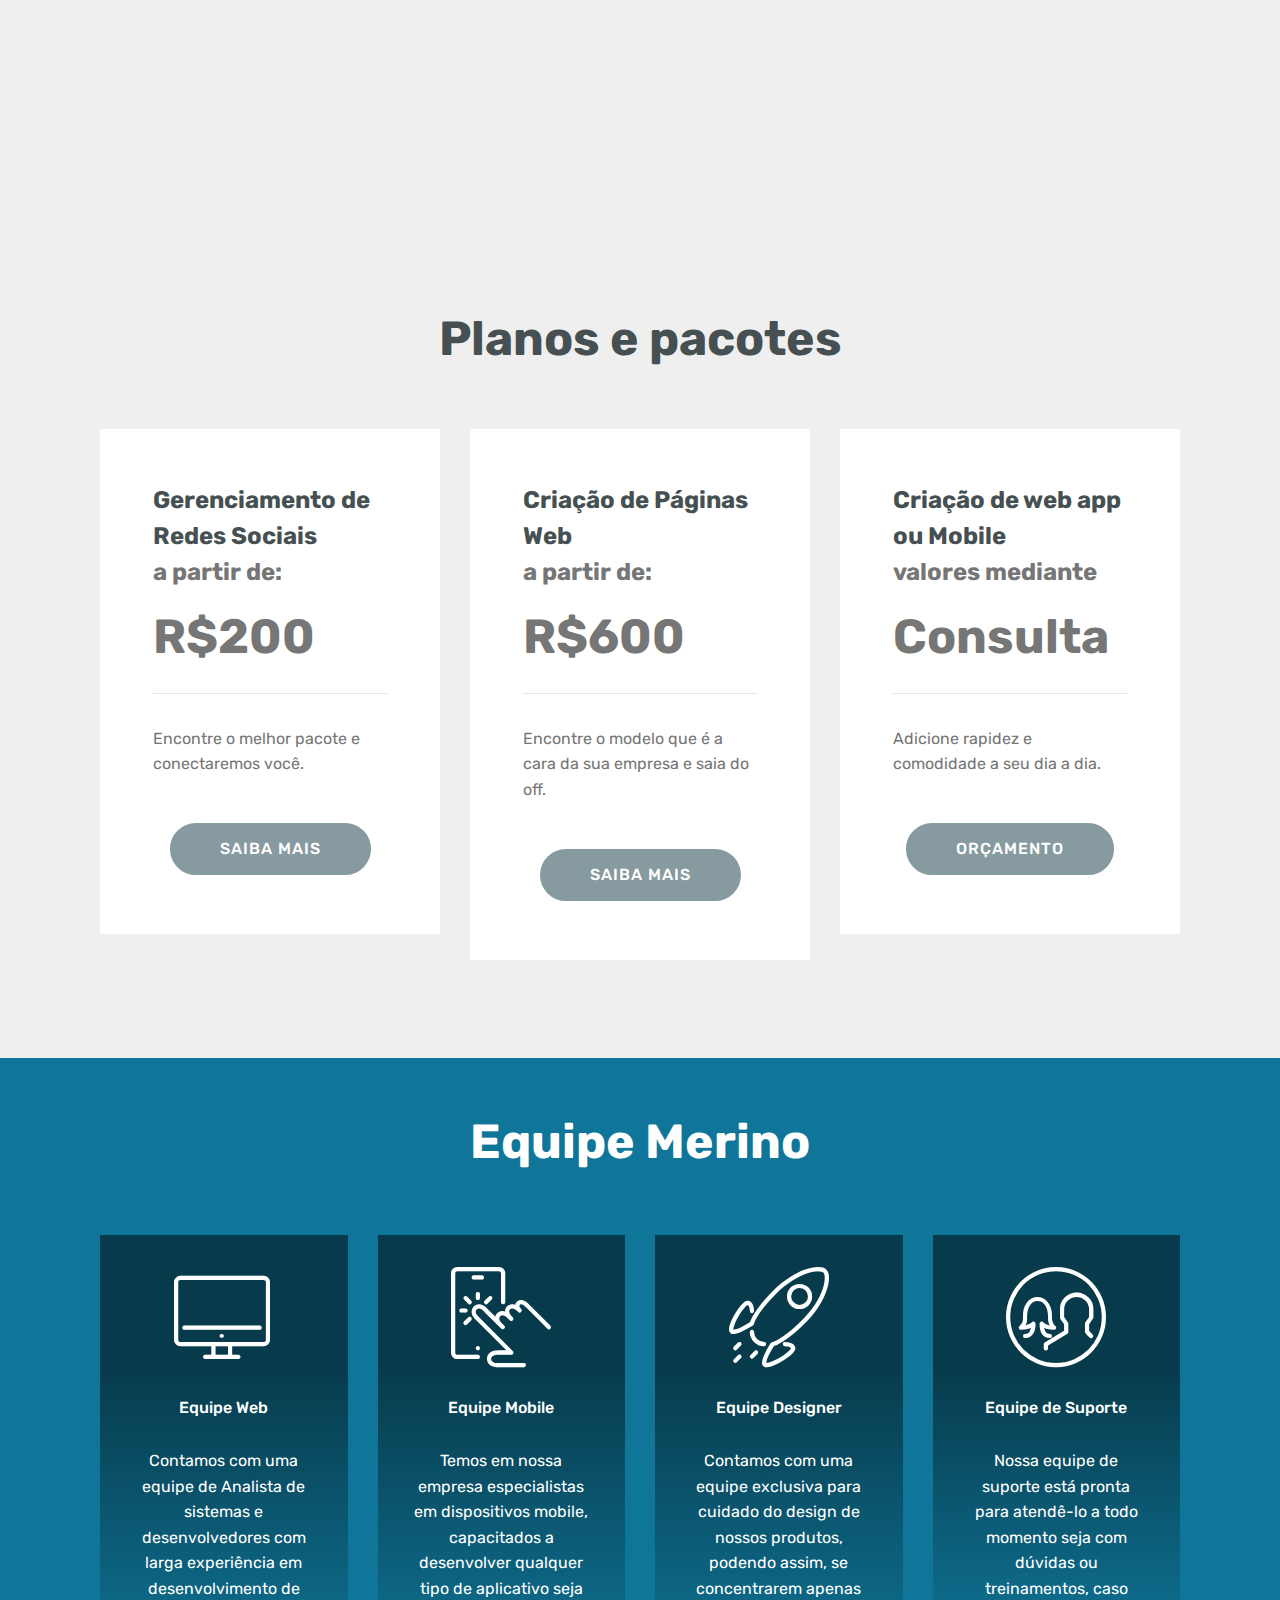
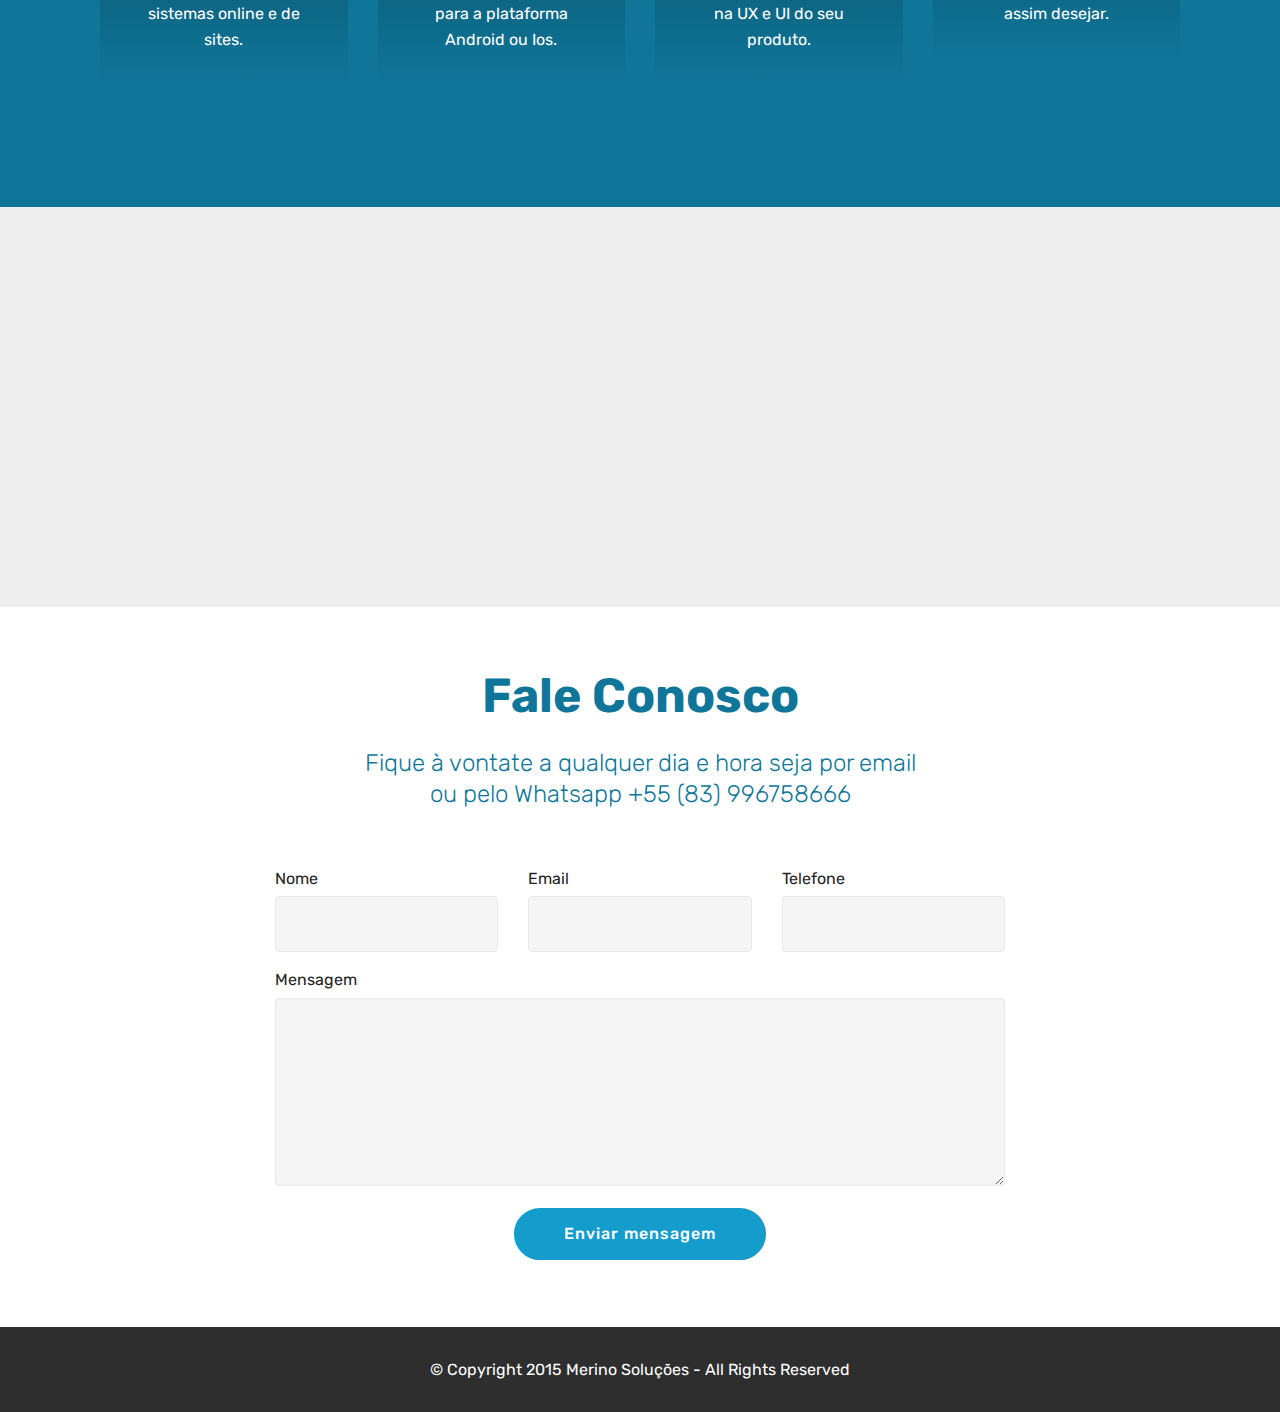
==== commit cf0bb0c5: "telefone" ====
--- a/index.html
+++ b/index.html
@@ -60,12 +60,12 @@
                         Planos</a></li><li class="nav-item"><a class="nav-link link text-white display-4" href="index.html#content4-g"><span class="mbri-users mbr-iconfont mbr-iconfont-btn"></span>
                         
                         Equipe</a></li></ul>
-            <div class="navbar-buttons mbr-section-btn"><a class="btn btn-sm btn-white display-4" href="https://wa.me/+5583996758666"><span class="socicon socicon-whatsapp mbr-iconfont mbr-iconfont-btn" style="font-size: 16px;"></span>&nbsp;Fale Conosco&nbsp;</a></div>
+            <div class="navbar-buttons mbr-section-btn"><a class="btn btn-sm btn-white display-4" href="http://whats.link/merinosolucoes" target="_blank"><span class="socicon socicon-whatsapp mbr-iconfont mbr-iconfont-btn" style="font-size: 16px;"></span>&nbsp;Fale Conosco&nbsp;</a></div>
         </div>
     </nav>
 </section>
 
-<section class="engine"><a href="https://mobirise.info/s">free bootstrap theme</a></section><section class="cid-rvuyANrIFU mbr-fullscreen" id="header2-2">
+<section class="engine"><a href="https://mobirise.info/o">portfolio web templates</a></section><section class="cid-rvuyANrIFU mbr-fullscreen" id="header2-2">
 
     
 
@@ -430,7 +430,7 @@
             <div class="title col-12 col-lg-8">
                 <h2 class="mbr-section-title align-center pb-3 mbr-fonts-style display-2"><strong>
                     Fale Conosco</strong></h2>
-                <h3 class="mbr-section-subtitle align-center mbr-light pb-3 mbr-fonts-style display-5">Fique à vontate a qualquer dia e hora.&nbsp;</h3>
+                <h3 class="mbr-section-subtitle align-center mbr-light pb-3 mbr-fonts-style display-5">Fique à vontate a qualquer dia e hora seja por email<div>ou pelo Whatsapp +55 (83) 996758666</div></h3>
             </div>
         </div>
     </div>
@@ -438,7 +438,7 @@
         <div class="row justify-content-center">
             <div class="media-container-column col-lg-8" data-form-type="formoid">
                 <!---Formbuilder Form--->
-                <form action="https://mobirise.com/" method="POST" class="mbr-form form-with-styler" data-form-title="Mobirise Form"><input type="hidden" name="email" data-form-email="true" value="b/4Yf8zbIGVQN2fhcipO8LbZXfS8T5h50pte4YqLGjWRUctl3CvAxhEUDASNaWZHSWr4b4DK37m0JLWFdejSxaCDWeaOrrWl4TbfnpF04CiYgyHp1a8LsqbND9PwrSkV">
+                <form action="https://mobirise.com/" method="POST" class="mbr-form form-with-styler" data-form-title="Mobirise Form"><input type="hidden" name="email" data-form-email="true" value="C92qUqQFz6VLV4gqwDt5agb/VvCVr4I6QPcm9SLaFjXUgiohFJBkN8V7mhSNt+PsOLpxeZuUb1/1qvymzm765tcnmxCv5Xf48Y9KSenWMmCus+fP8+CgoURhw8tH6wl1">
                     <div class="row">
                         <div hidden="hidden" data-form-alert="" class="alert alert-success col-12">Thanks for filling out the form!</div>
                         <div hidden="hidden" data-form-alert-danger="" class="alert alert-danger col-12">
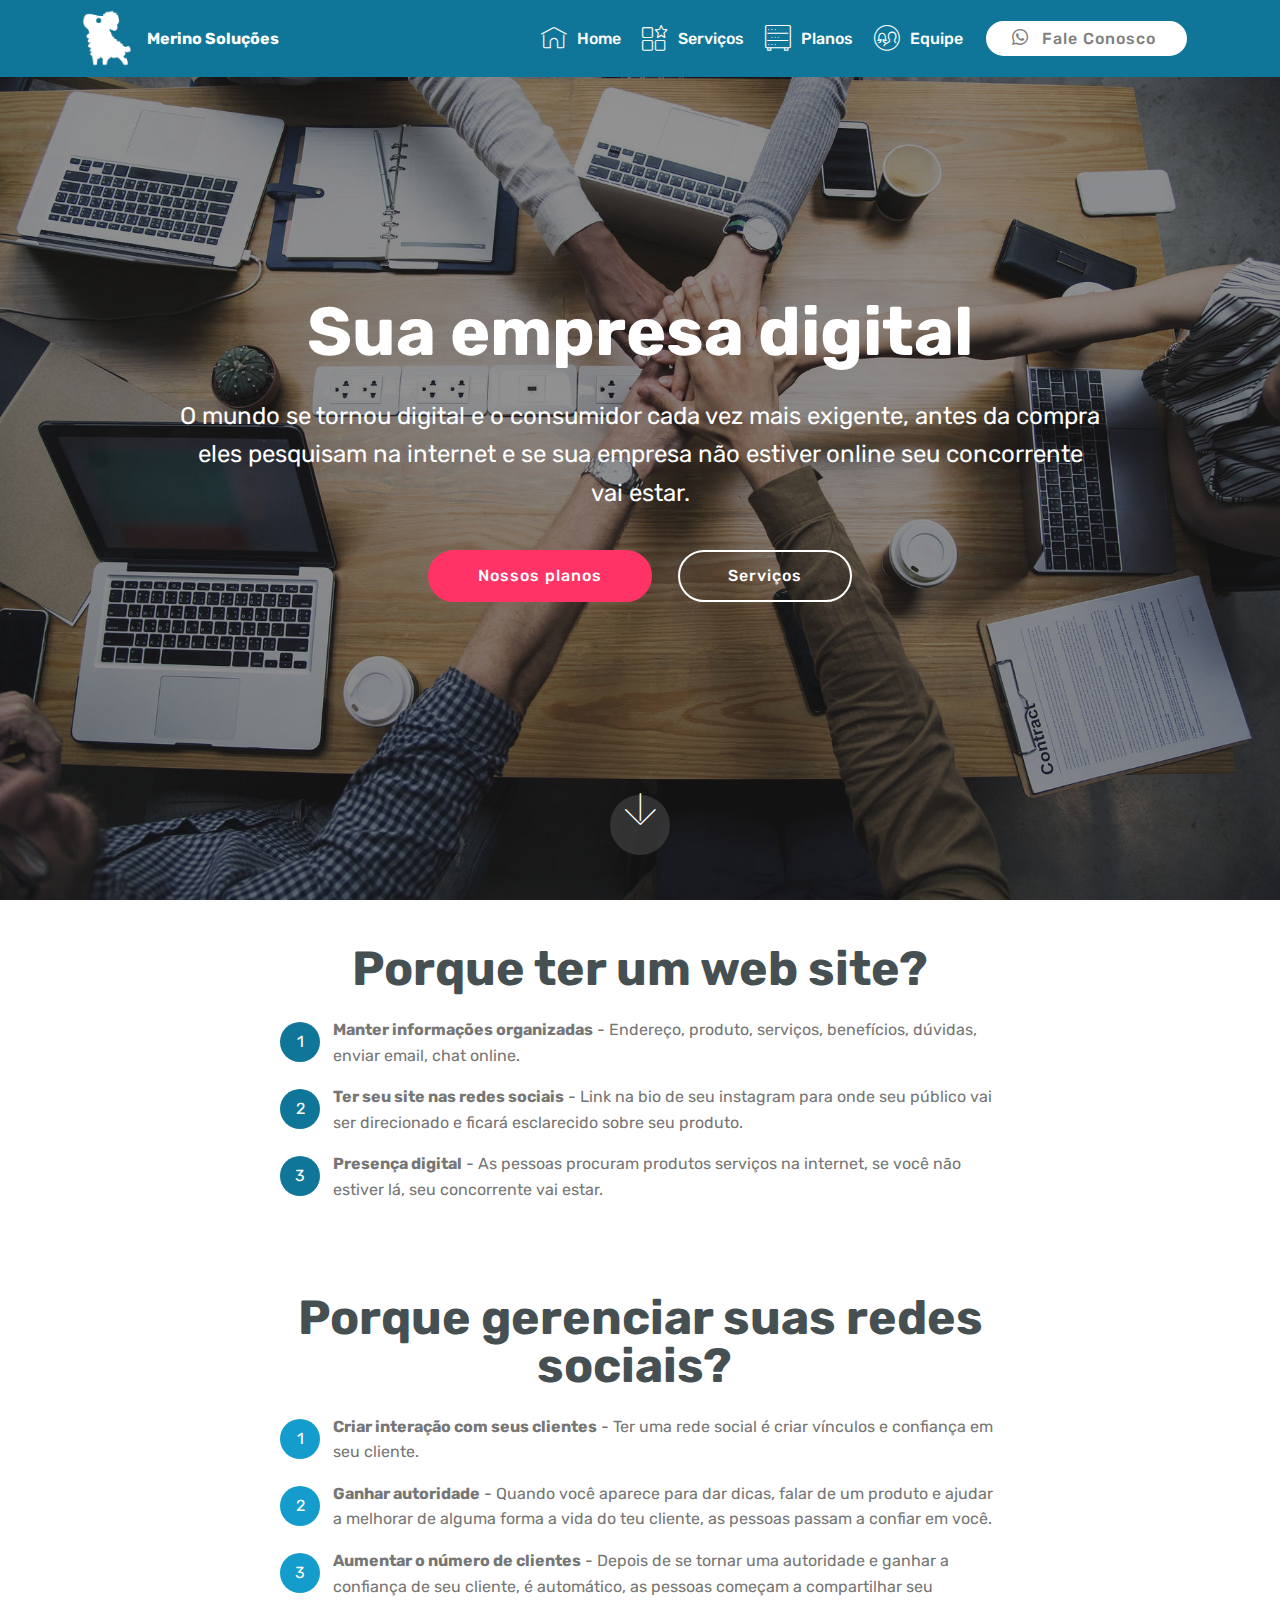
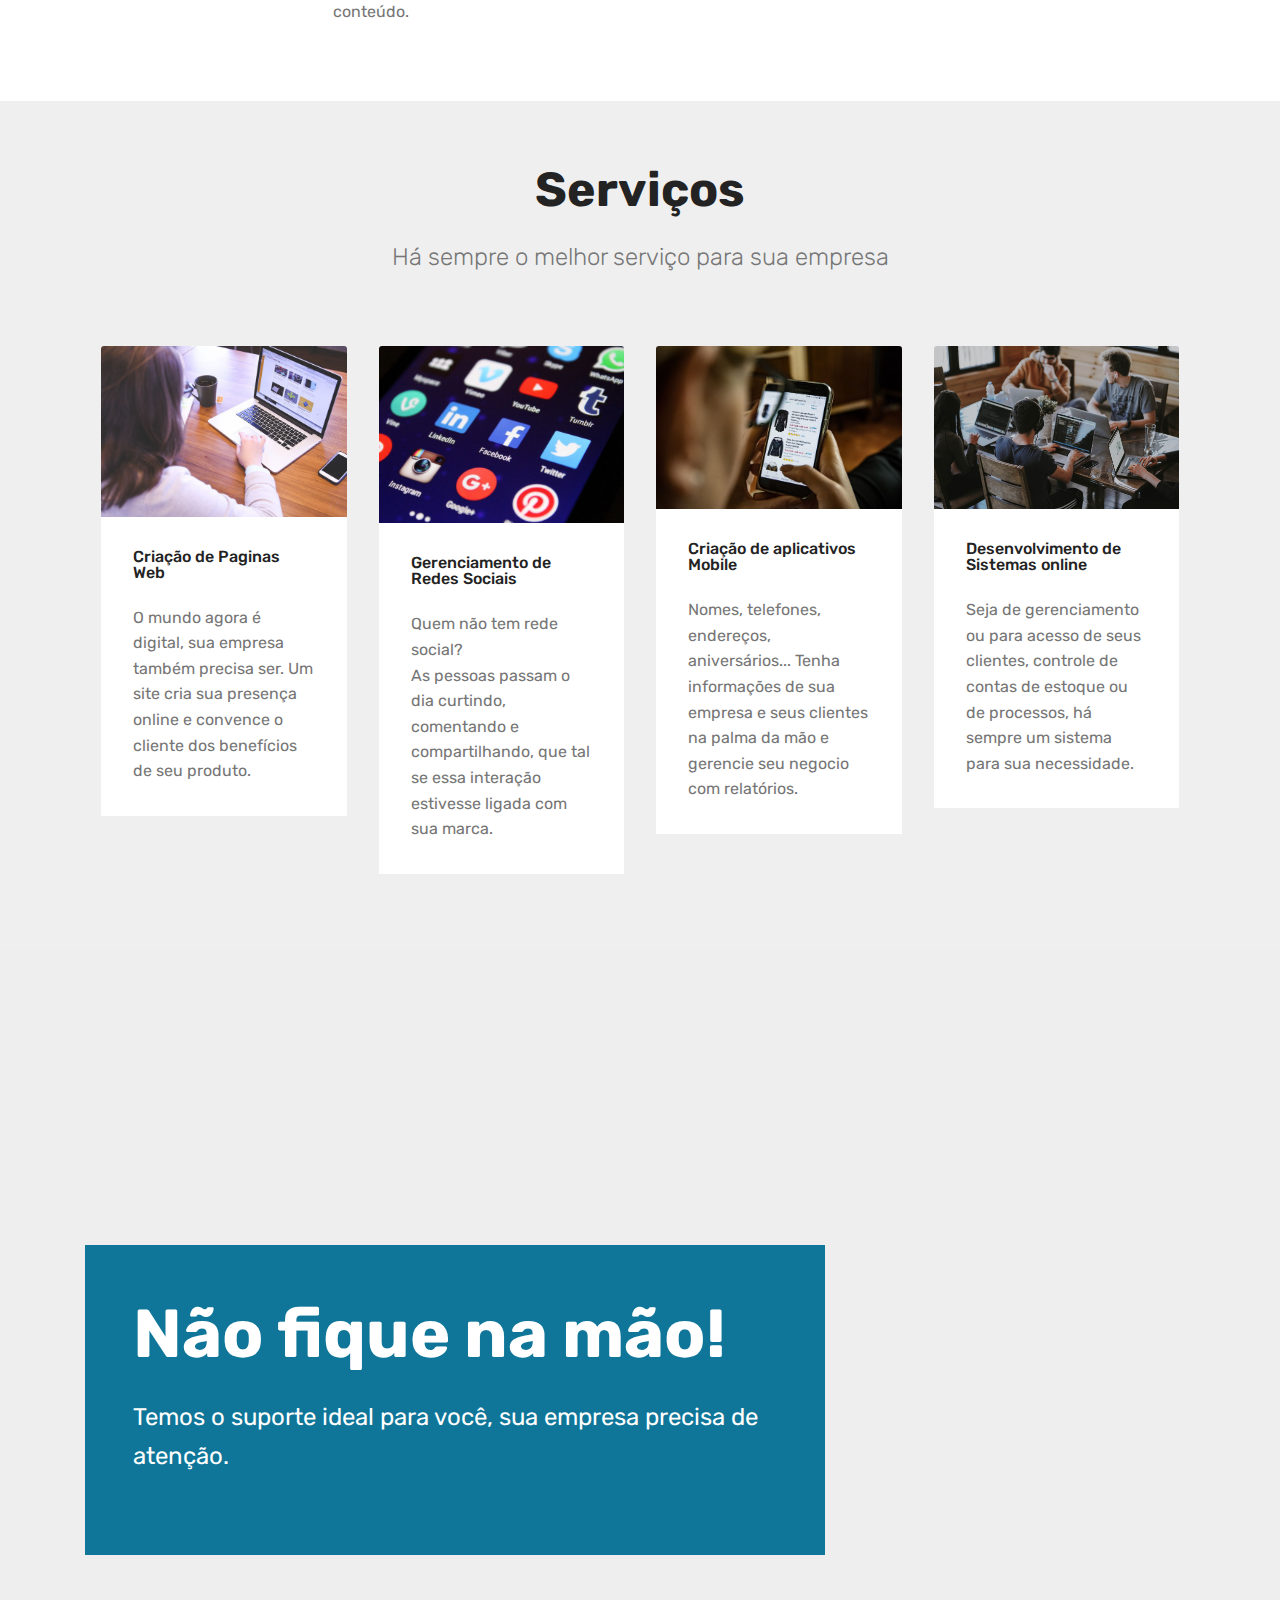
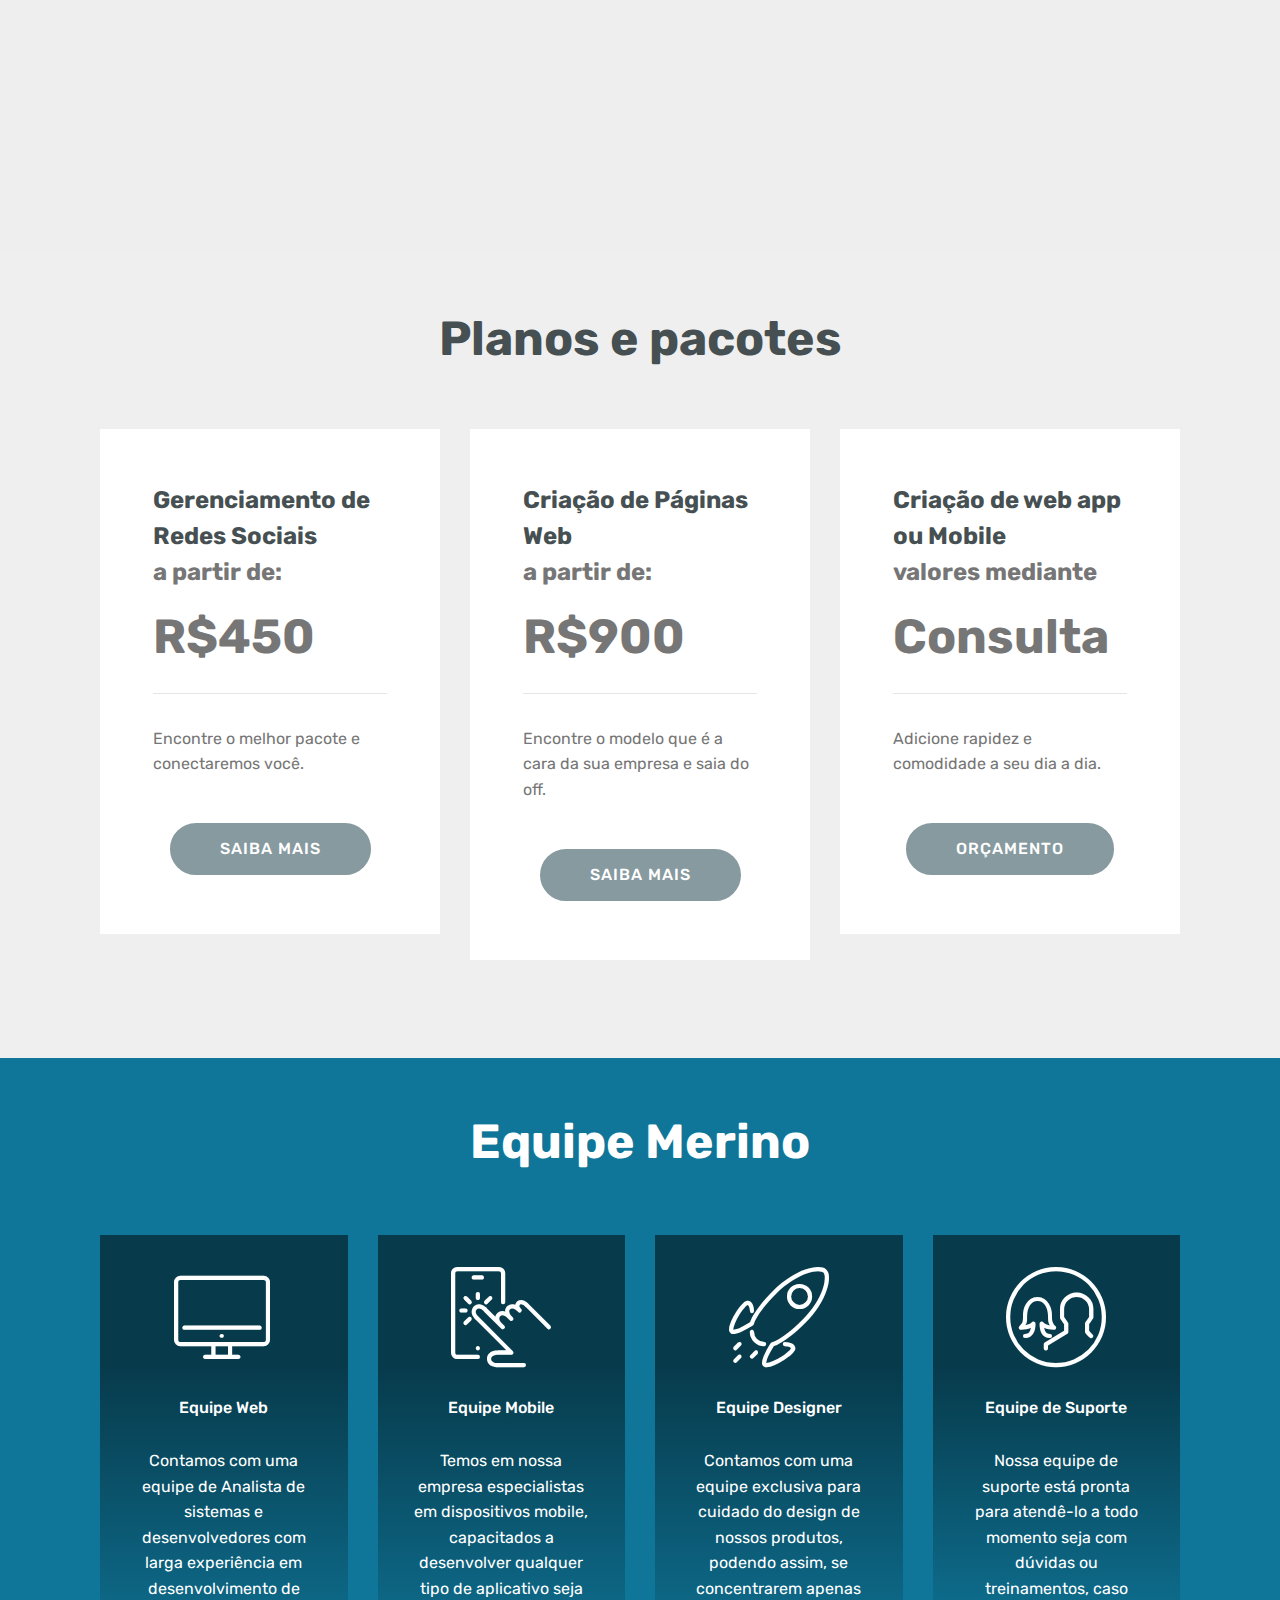
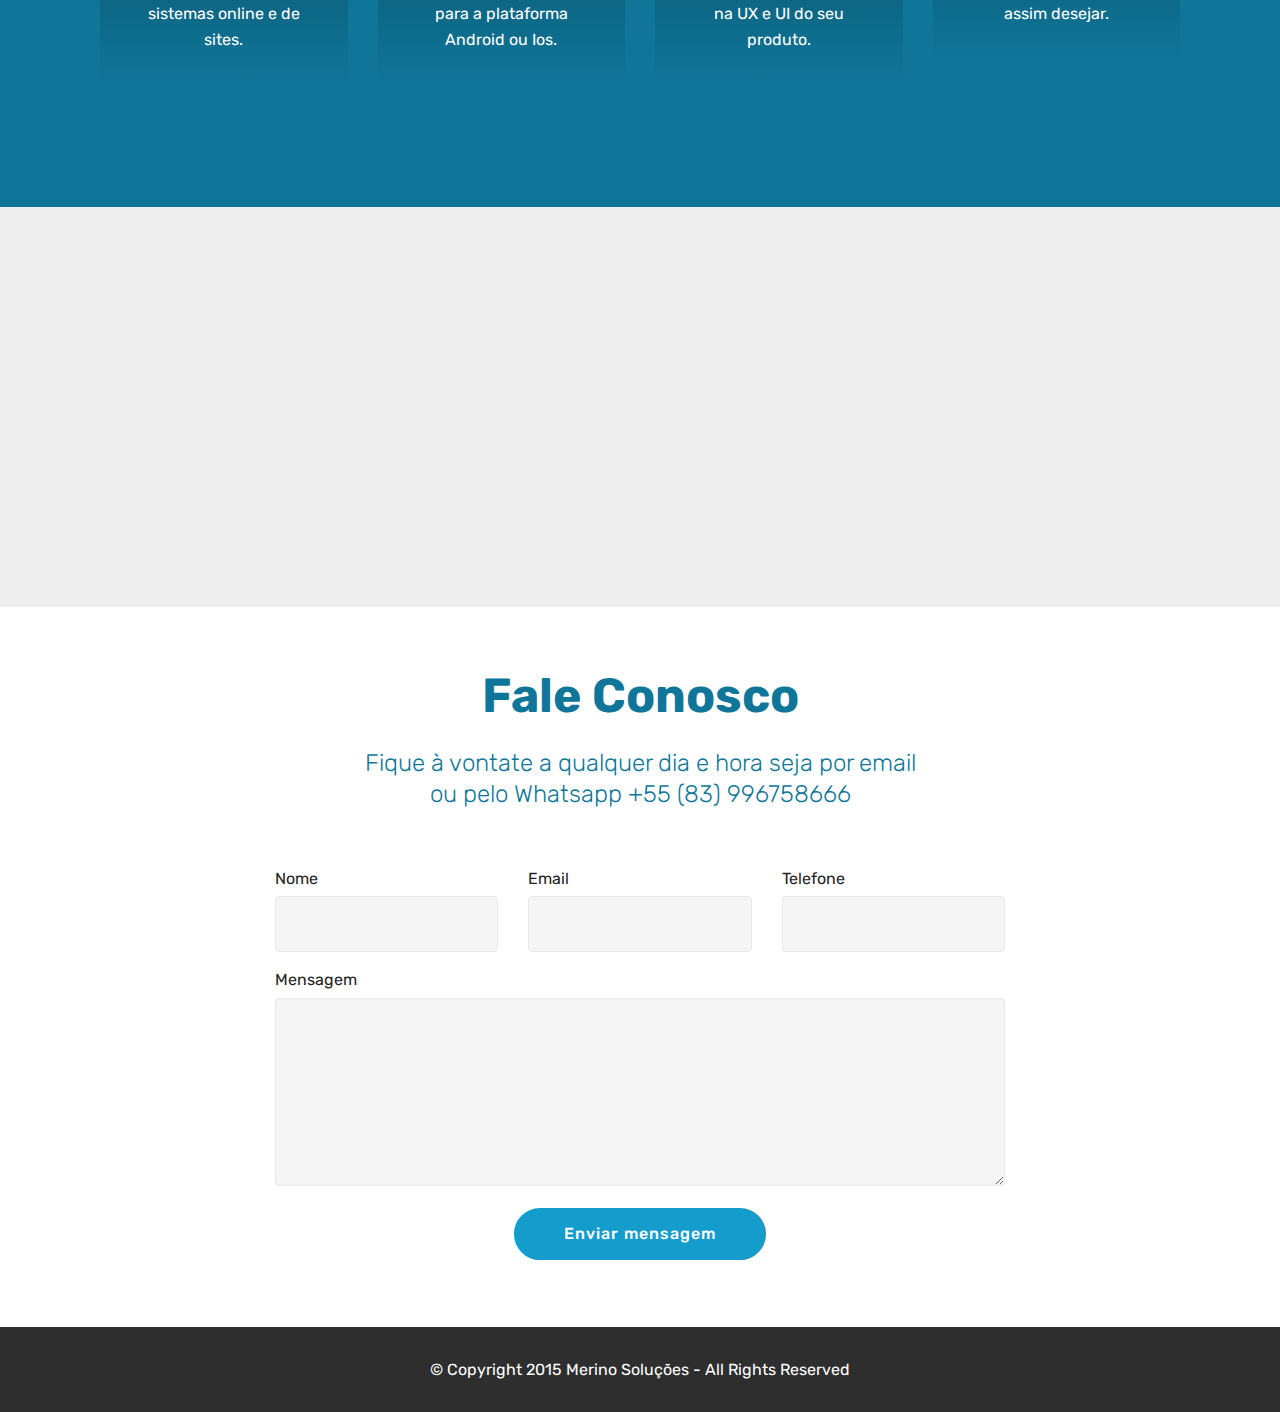
==== commit 2f843155: "Update index.html" ====
--- a/index.html
+++ b/index.html
@@ -282,7 +282,7 @@
                         <div class="plan-price">
                             <span class="price-value mbr-fonts-style display-5">Gerenciamento de Redes Sociais</span>
                             <span class="price-figure mbr-fonts-style display-5"><br>a partir de:<br></span>
-                            <h3 class="plan-title mbr-fonts-style display-2"><strong>R$200</strong></h3>
+                            <h3 class="plan-title mbr-fonts-style display-2"><strong>R$450</strong></h3>
                             <hr>
                         </div>
                     </div>
@@ -301,7 +301,7 @@
                             <span class="price-value mbr-fonts-style display-5">Criação de Páginas Web &nbsp; &nbsp; &nbsp; &nbsp; &nbsp; &nbsp; &nbsp; &nbsp; &nbsp; &nbsp; &nbsp; &nbsp; &nbsp; &nbsp;</span>
                             <span class="price-figure mbr-fonts-style display-5"><br>a partir de:<br></span>
                             <h3 class="plan-title mbr-fonts-style display-2"><strong>
-                                R$600</strong></h3>
+                                R$900</strong></h3>
                             <hr>
                         </div>
                     </div>
@@ -505,4 +505,4 @@
   
   
 </body>
-</html>+</html>
